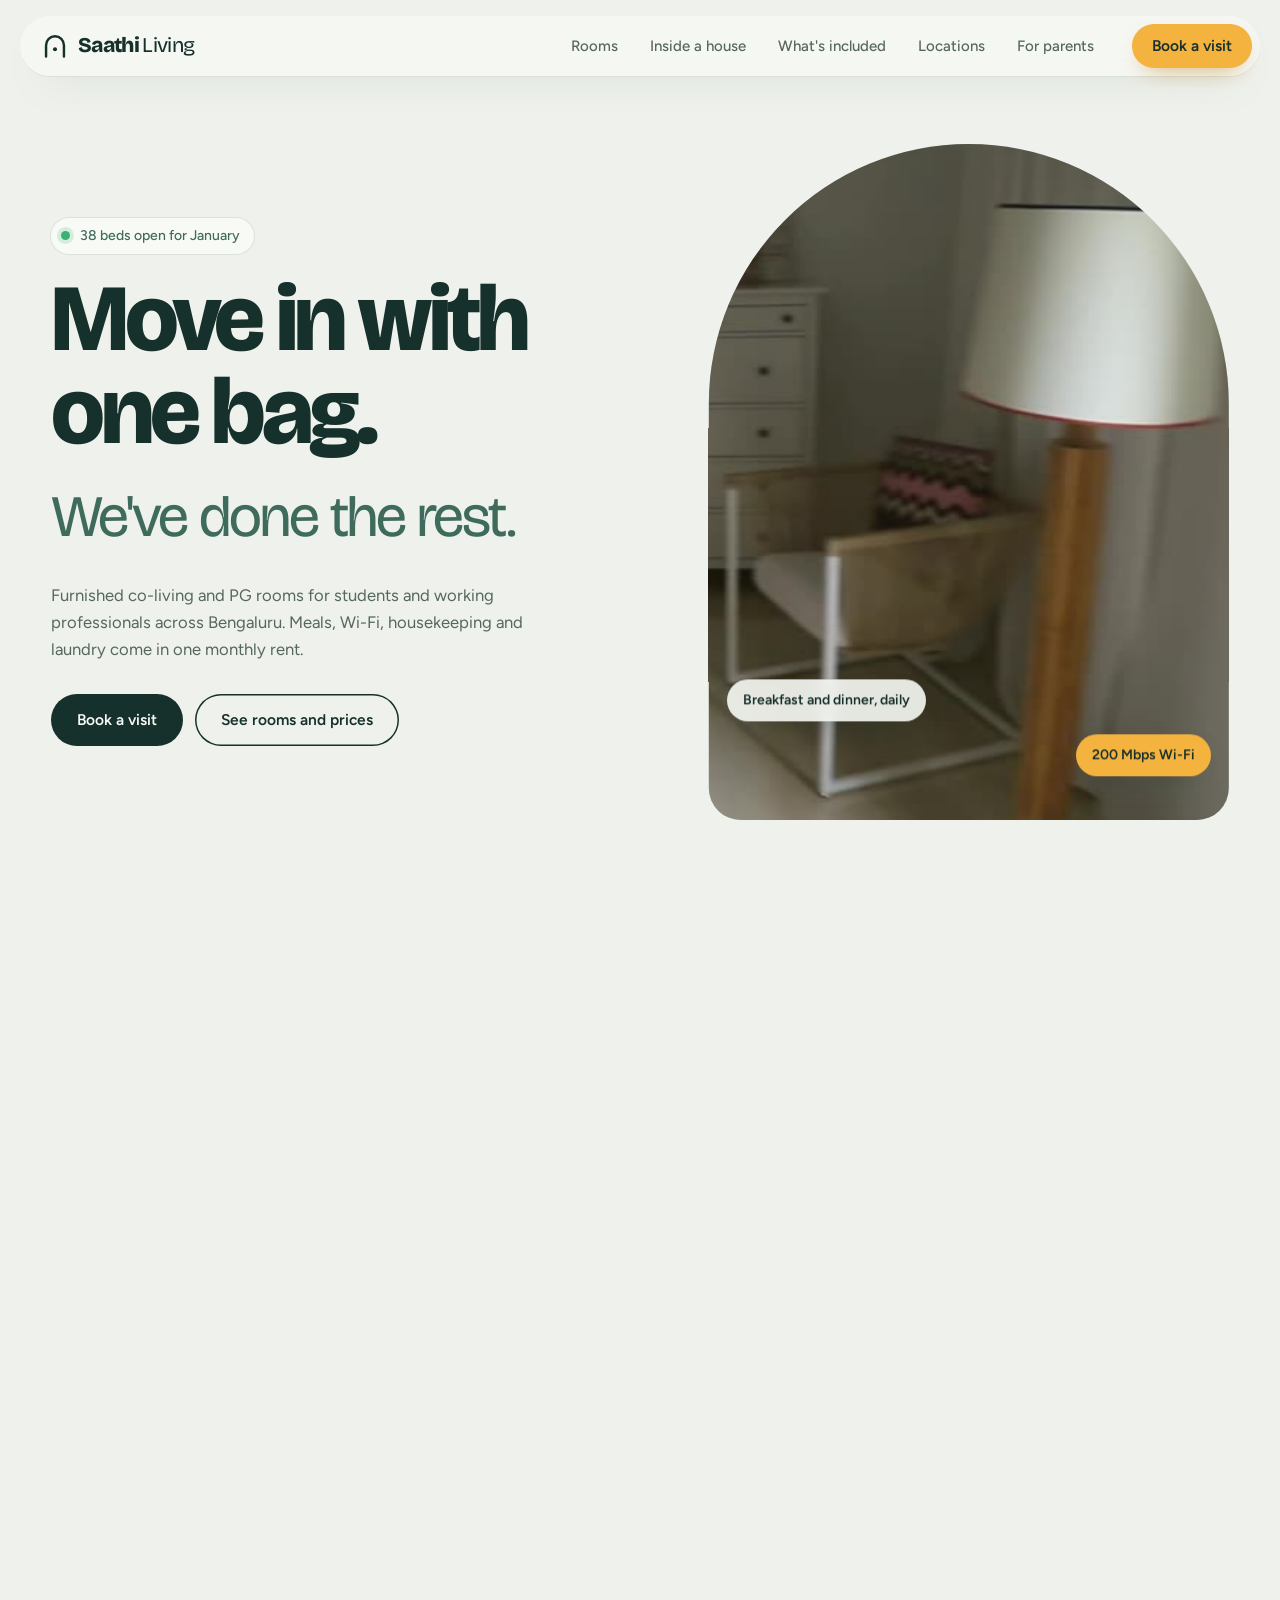
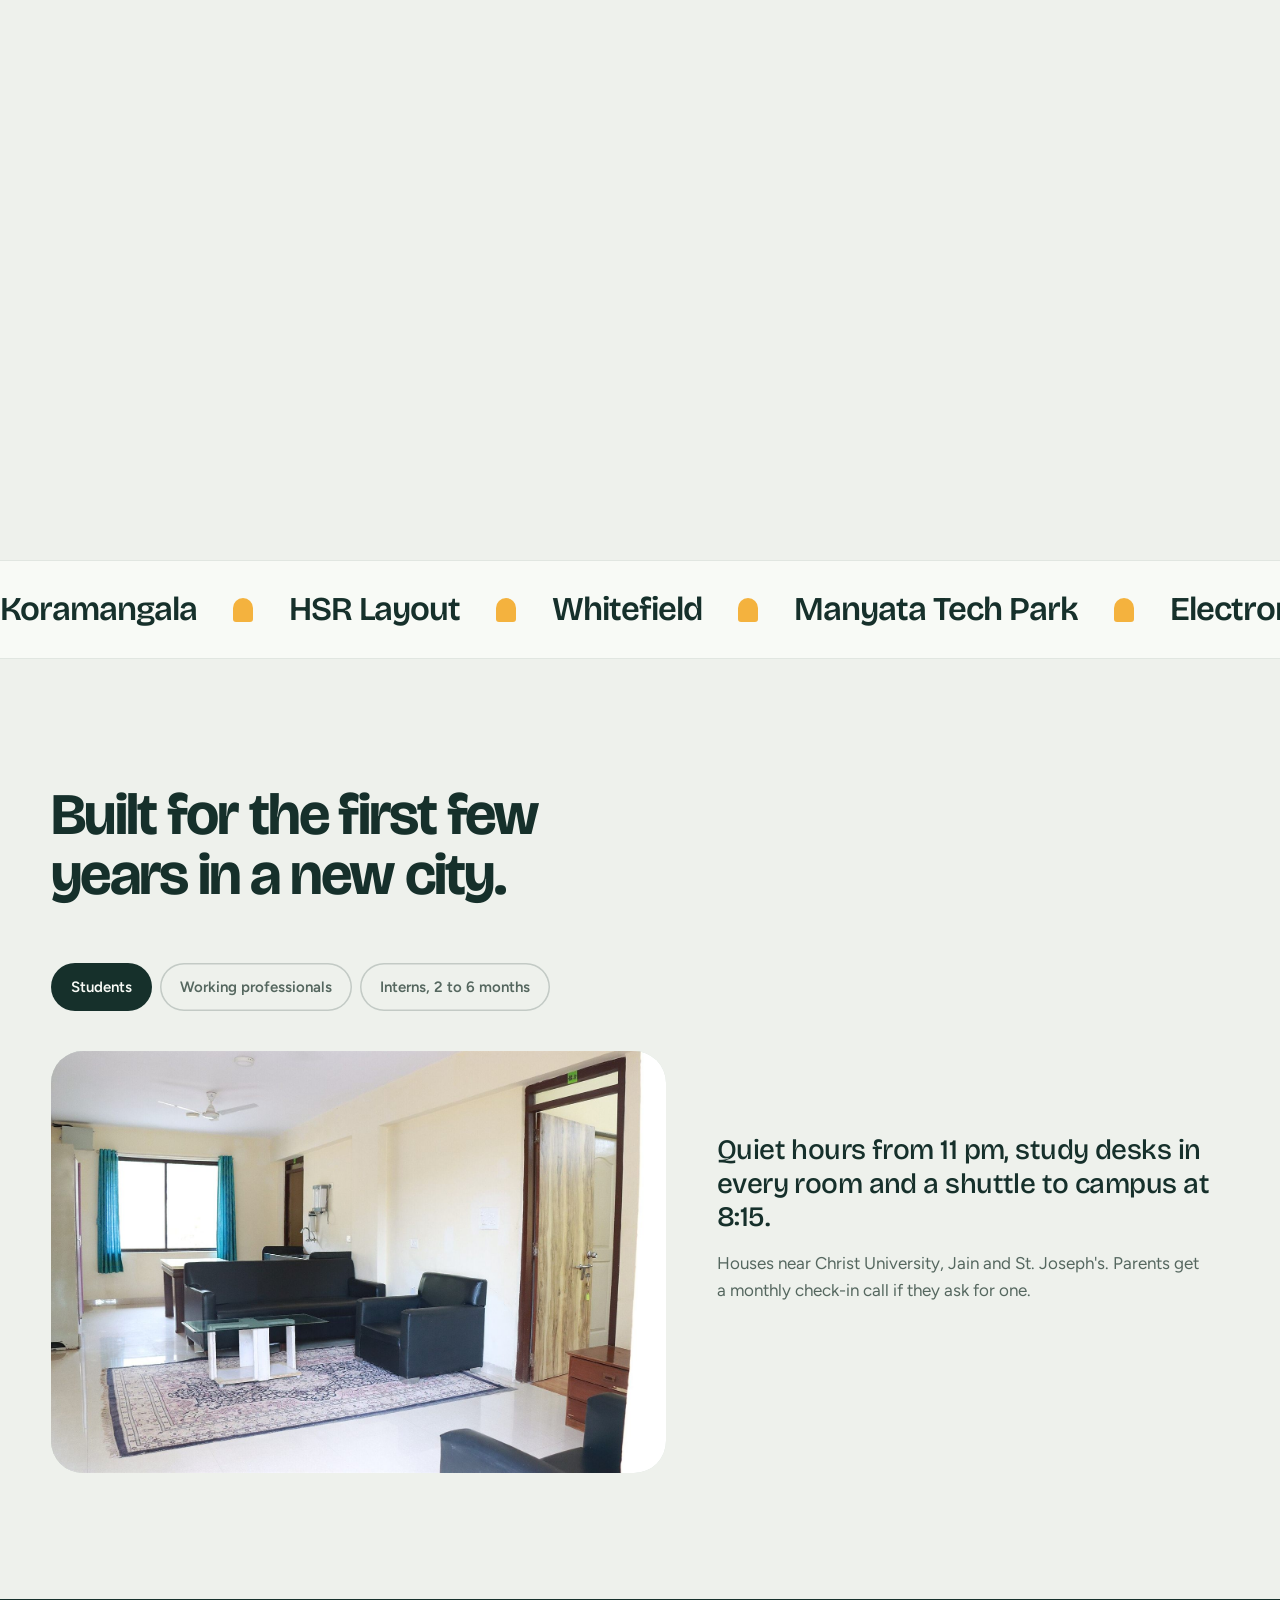
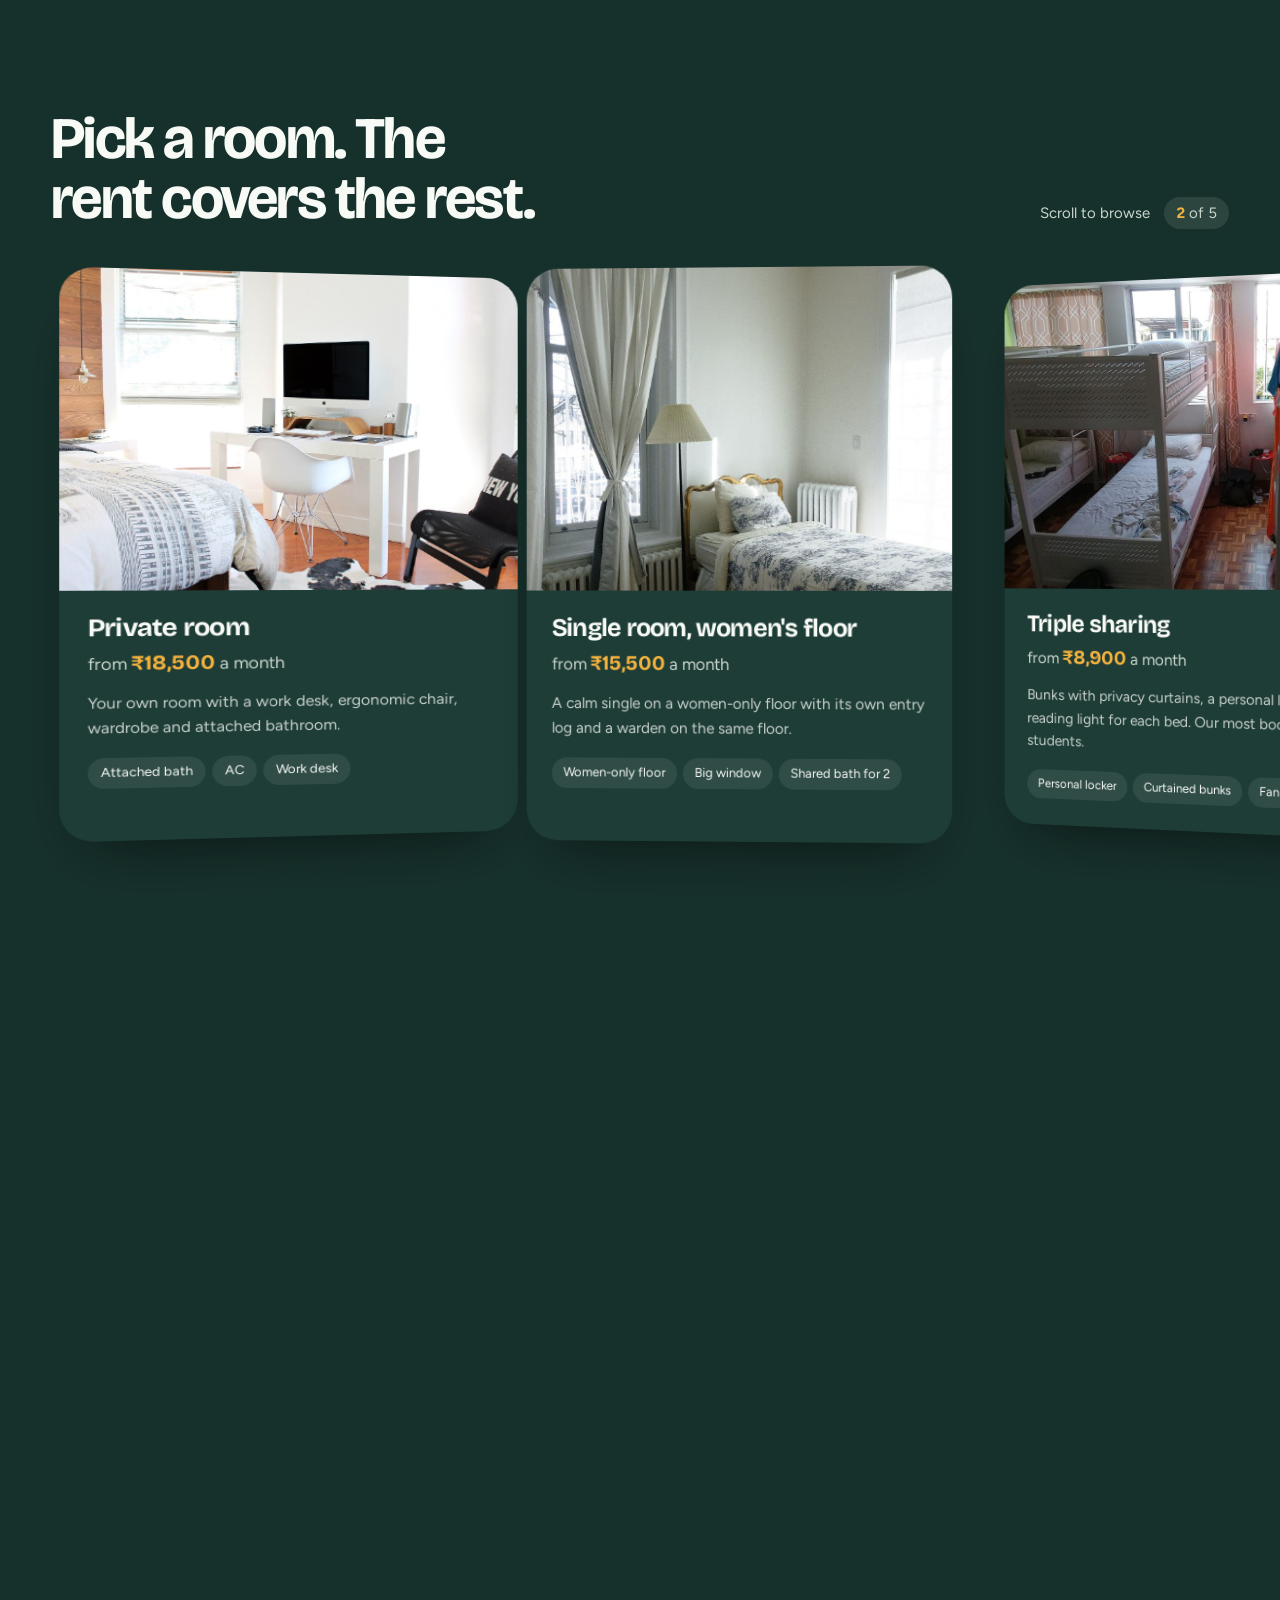
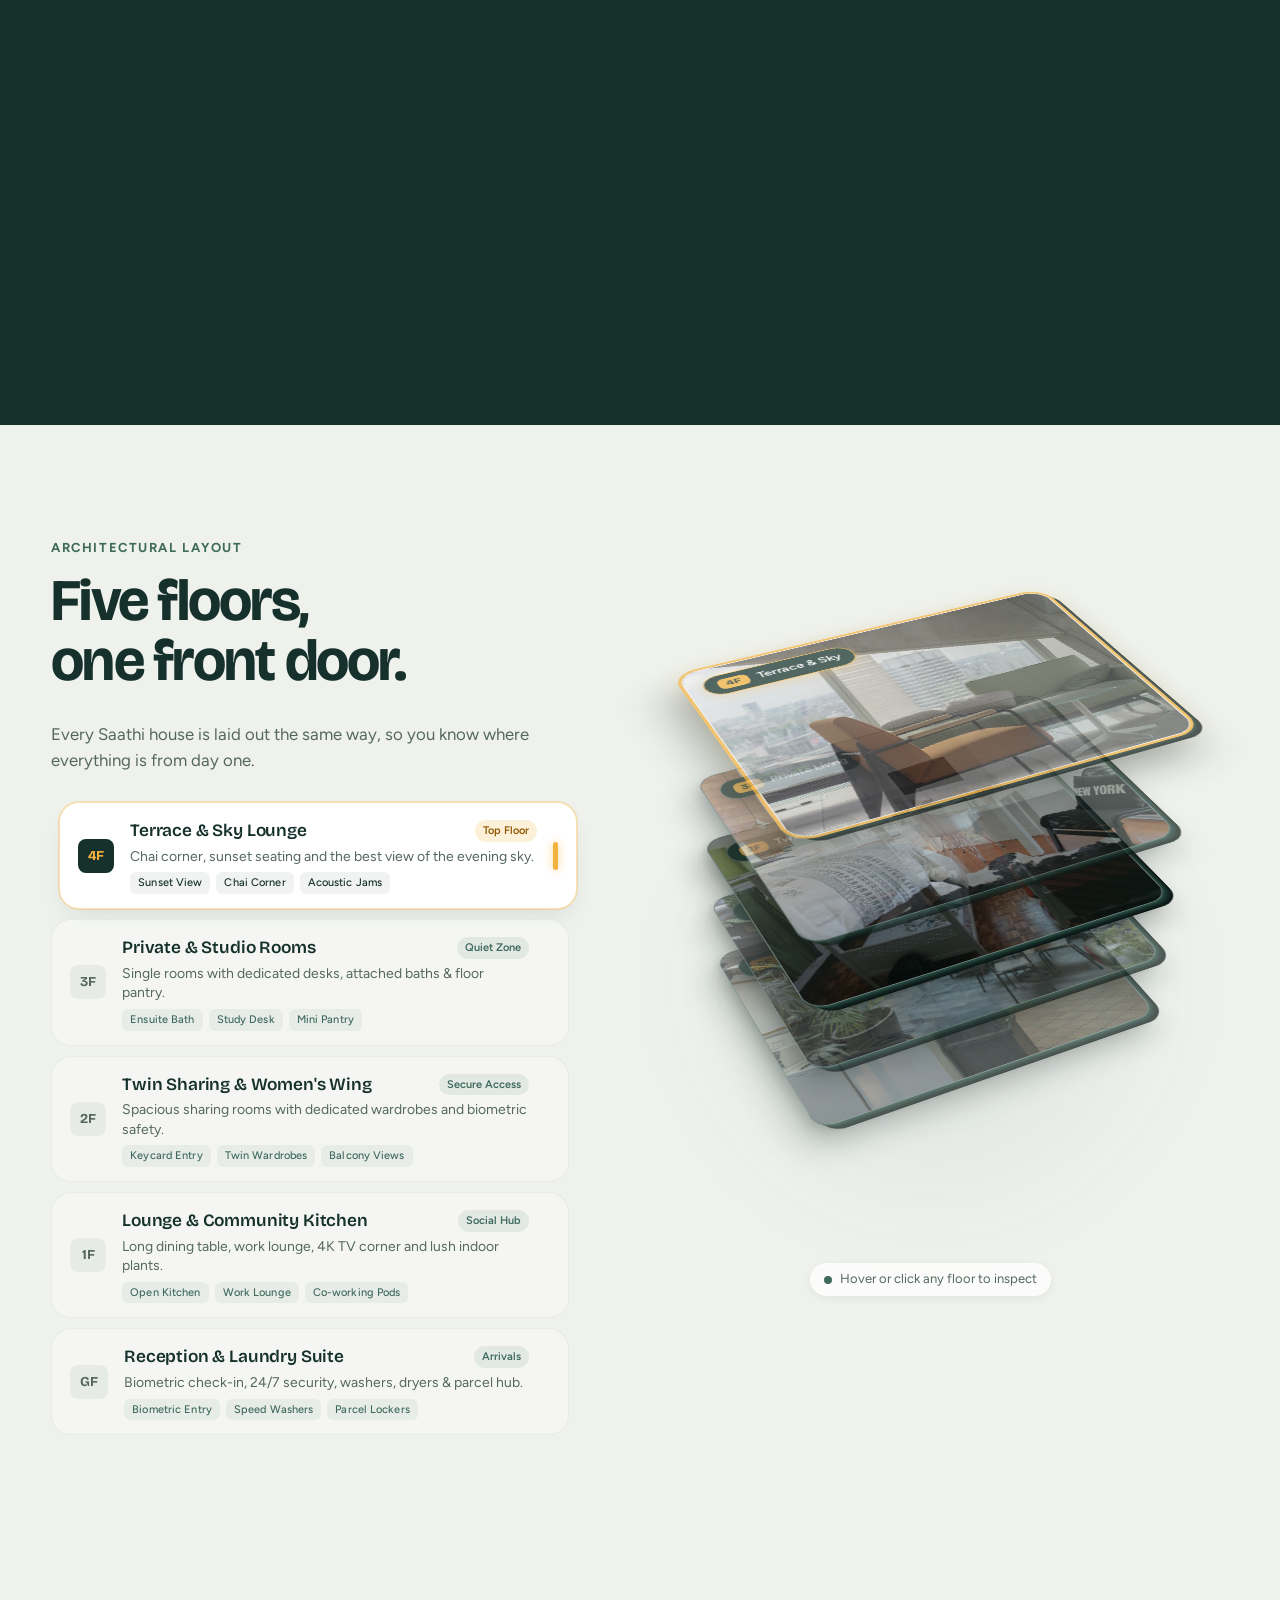
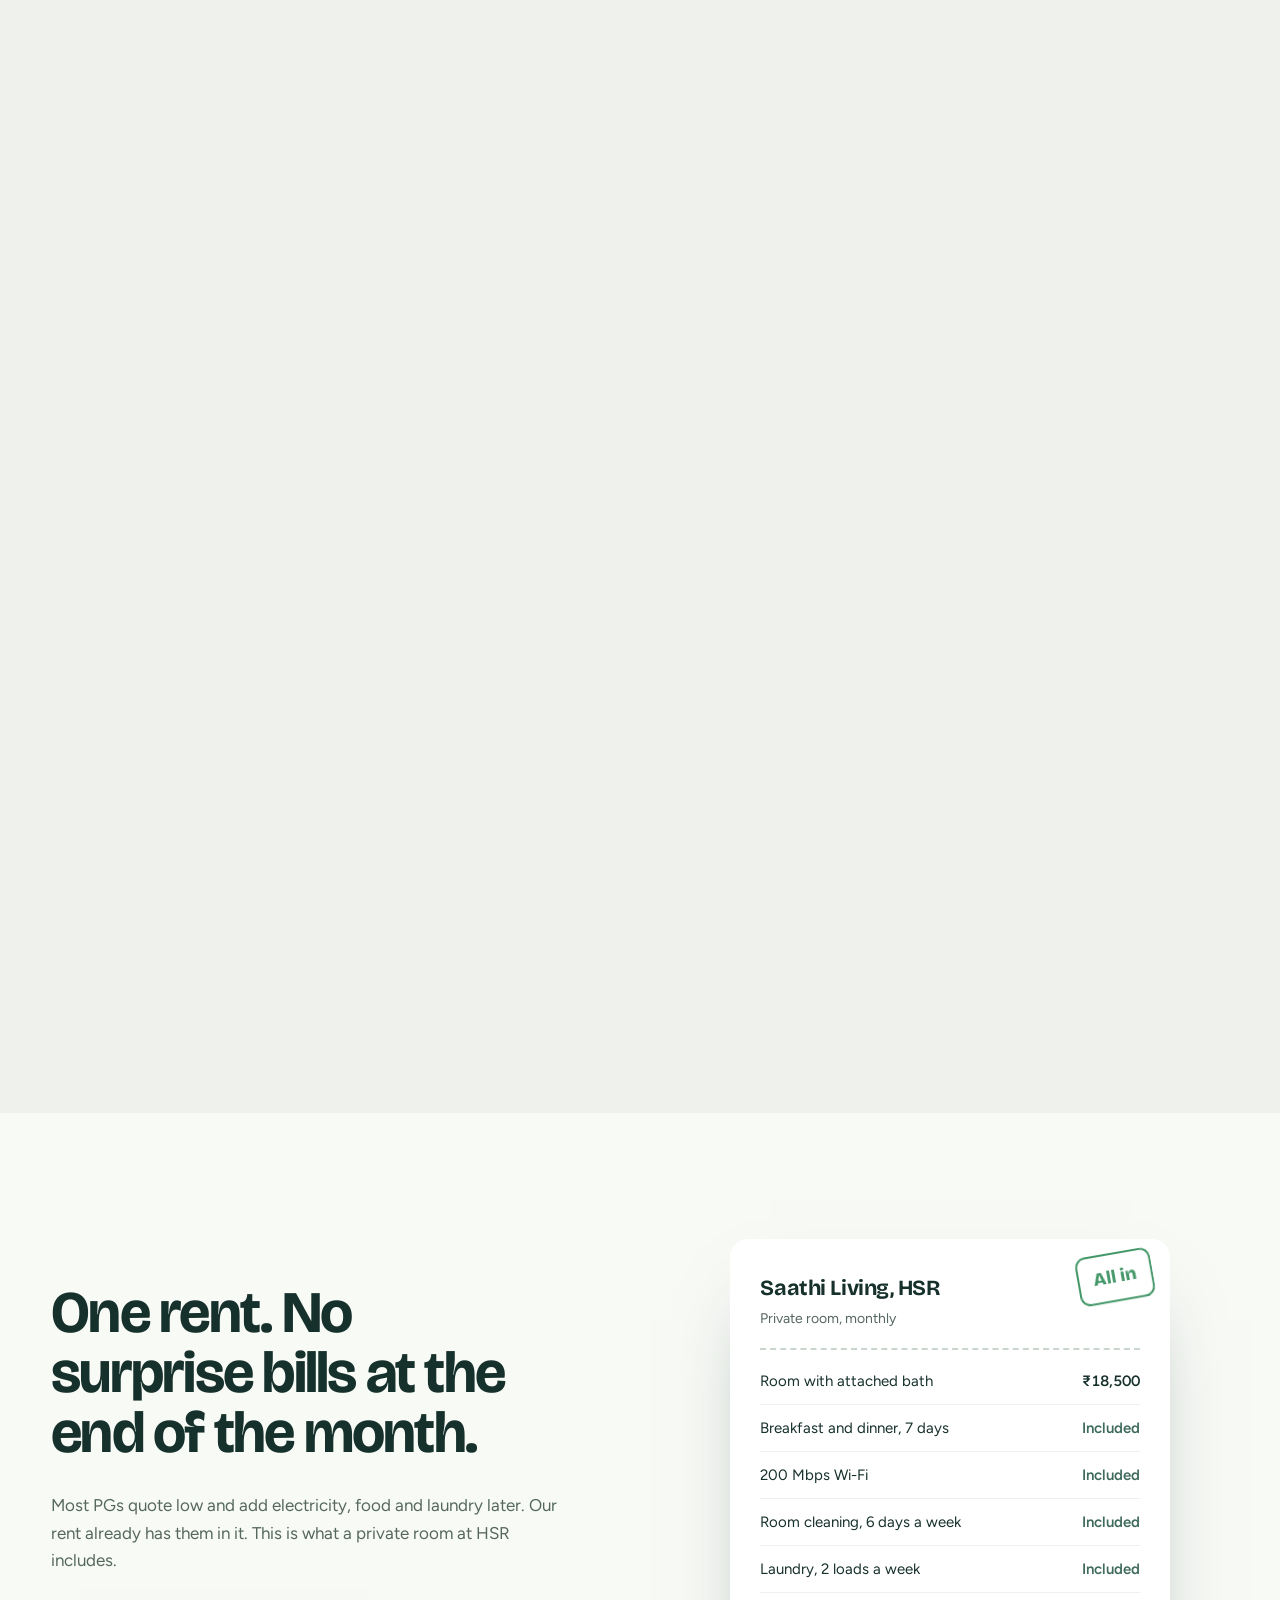
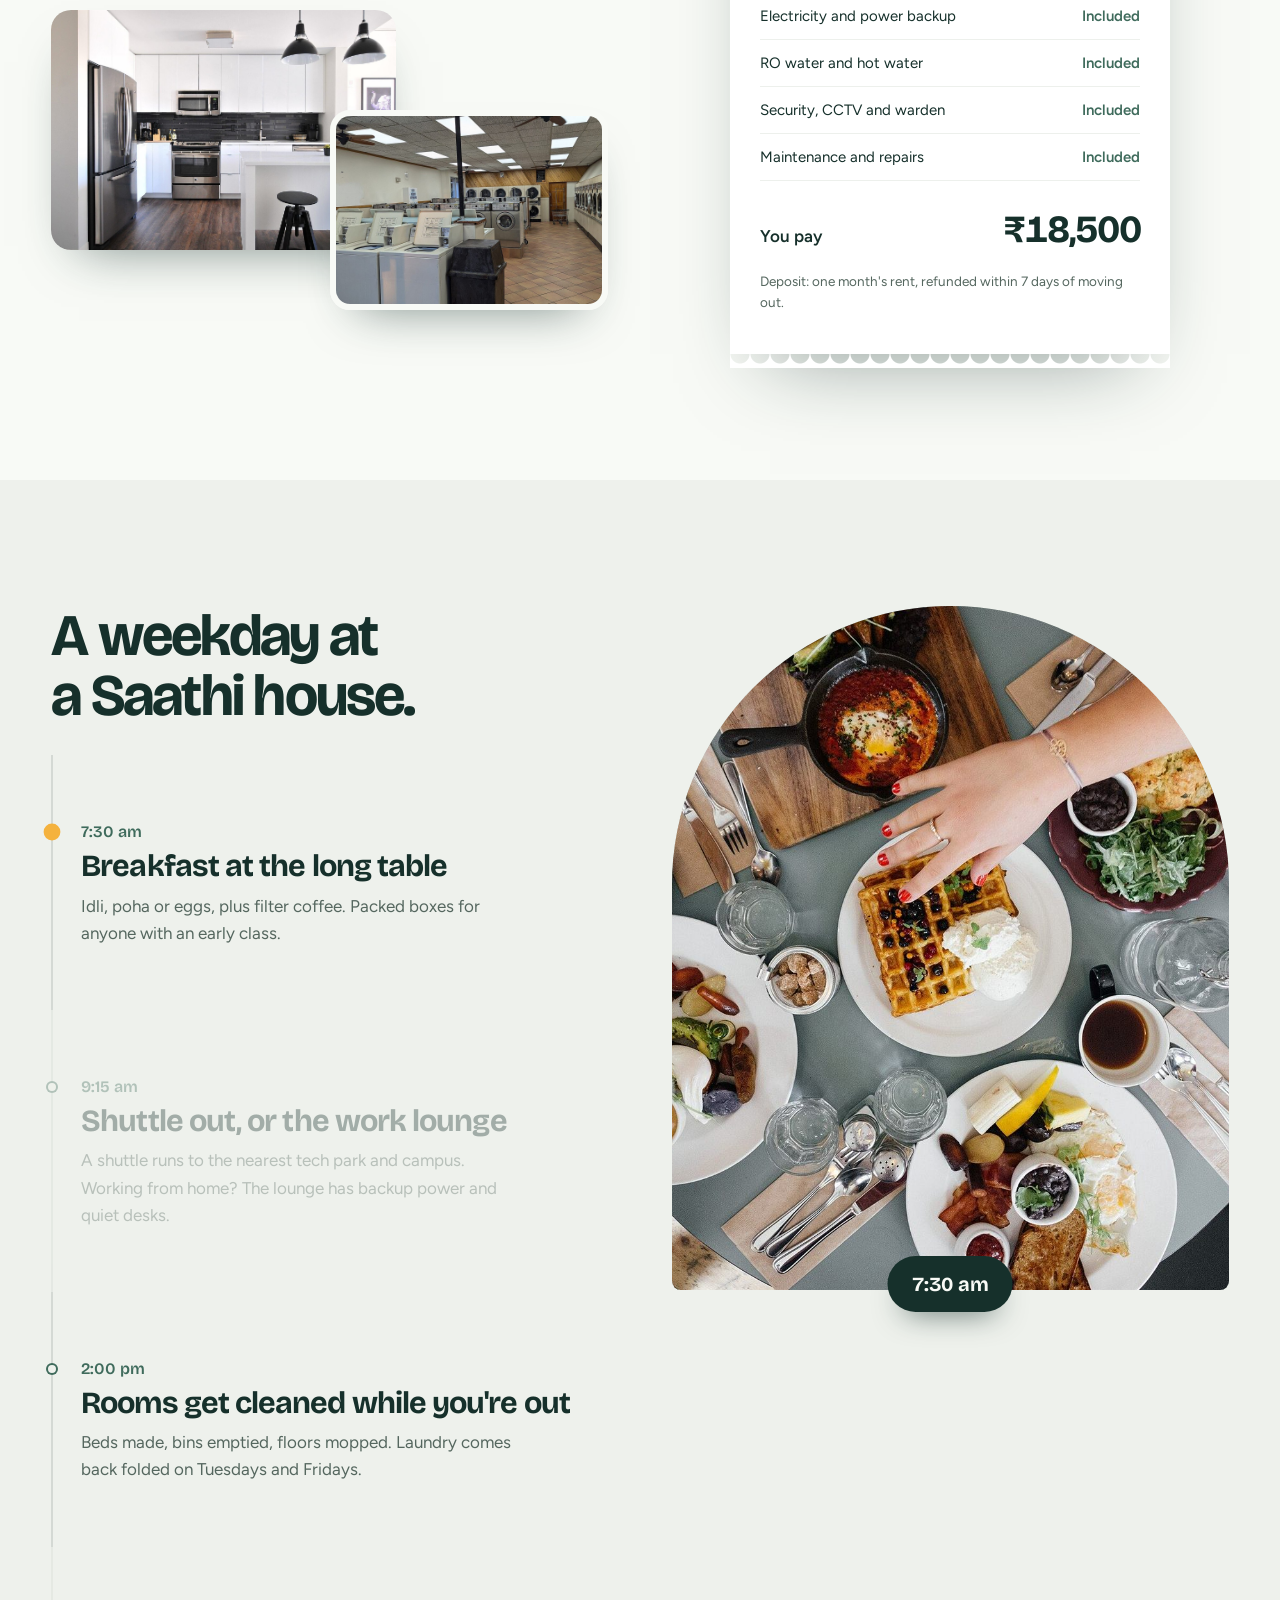
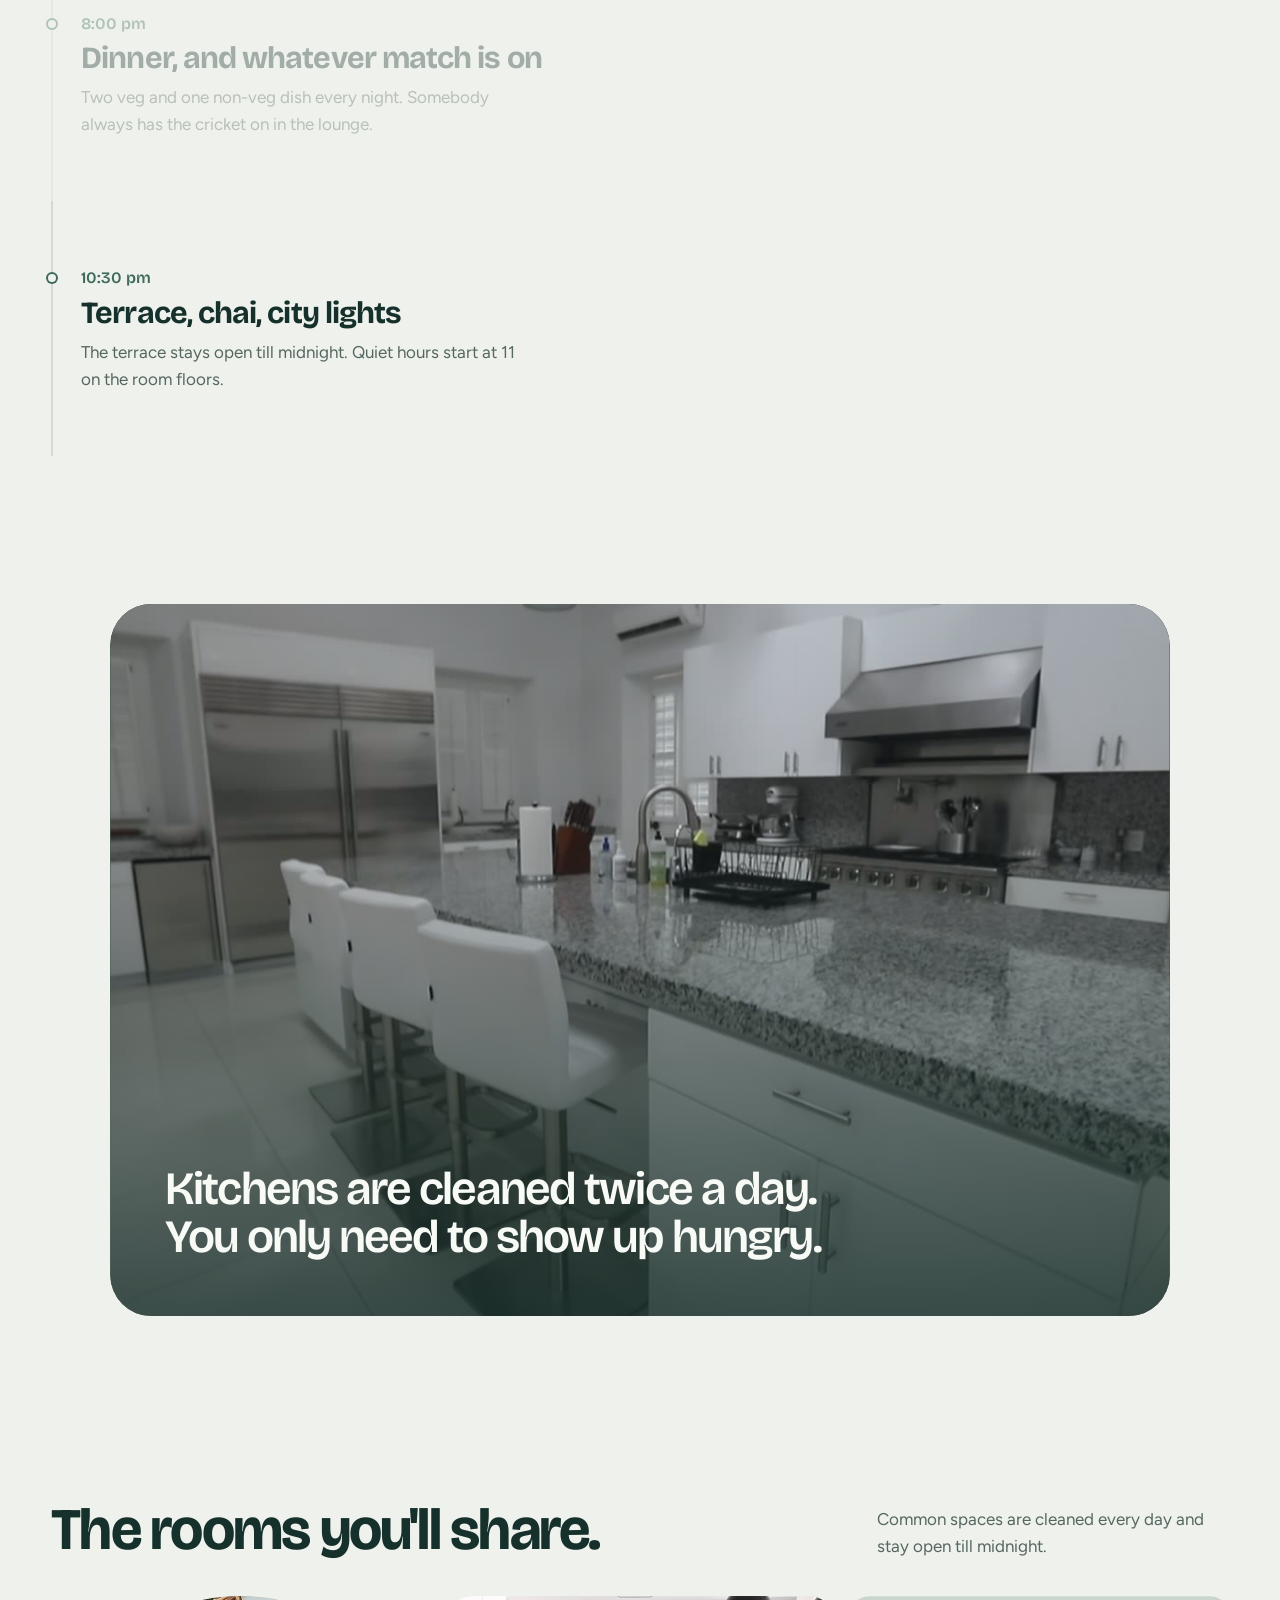
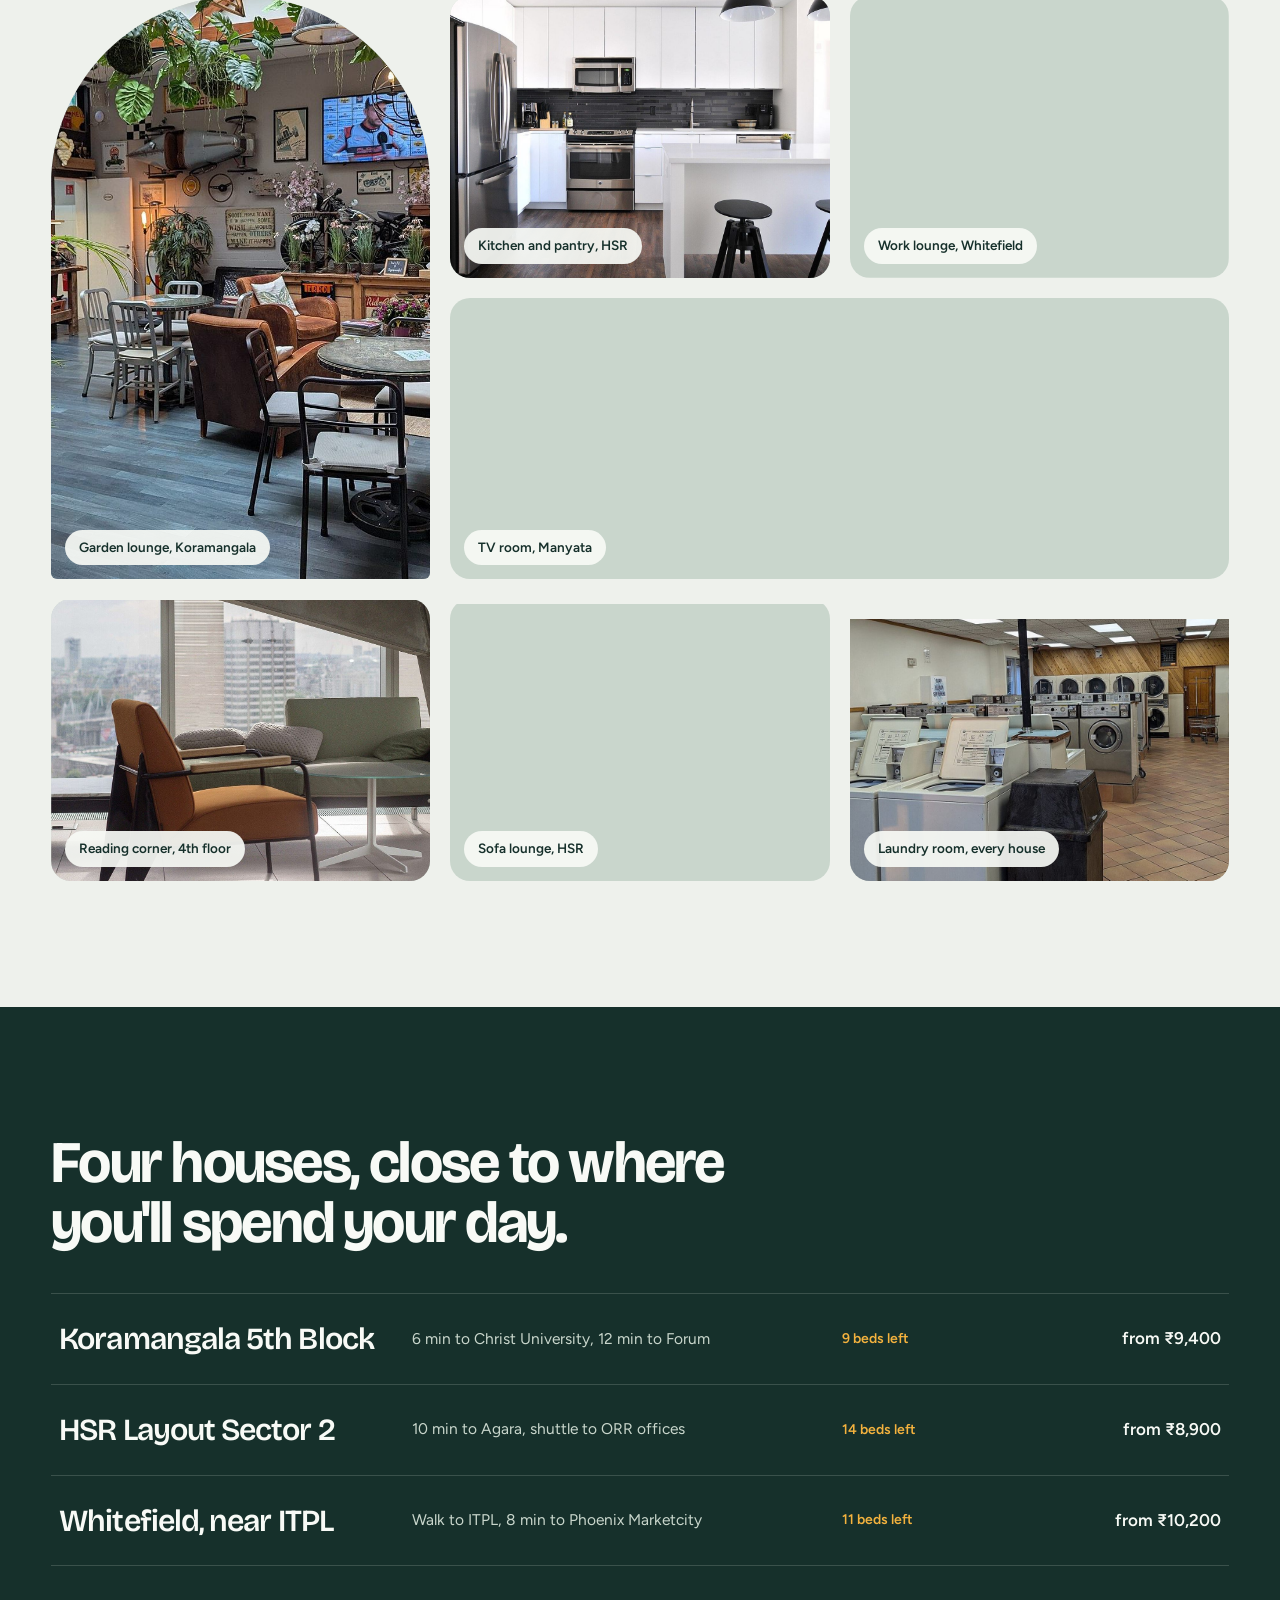
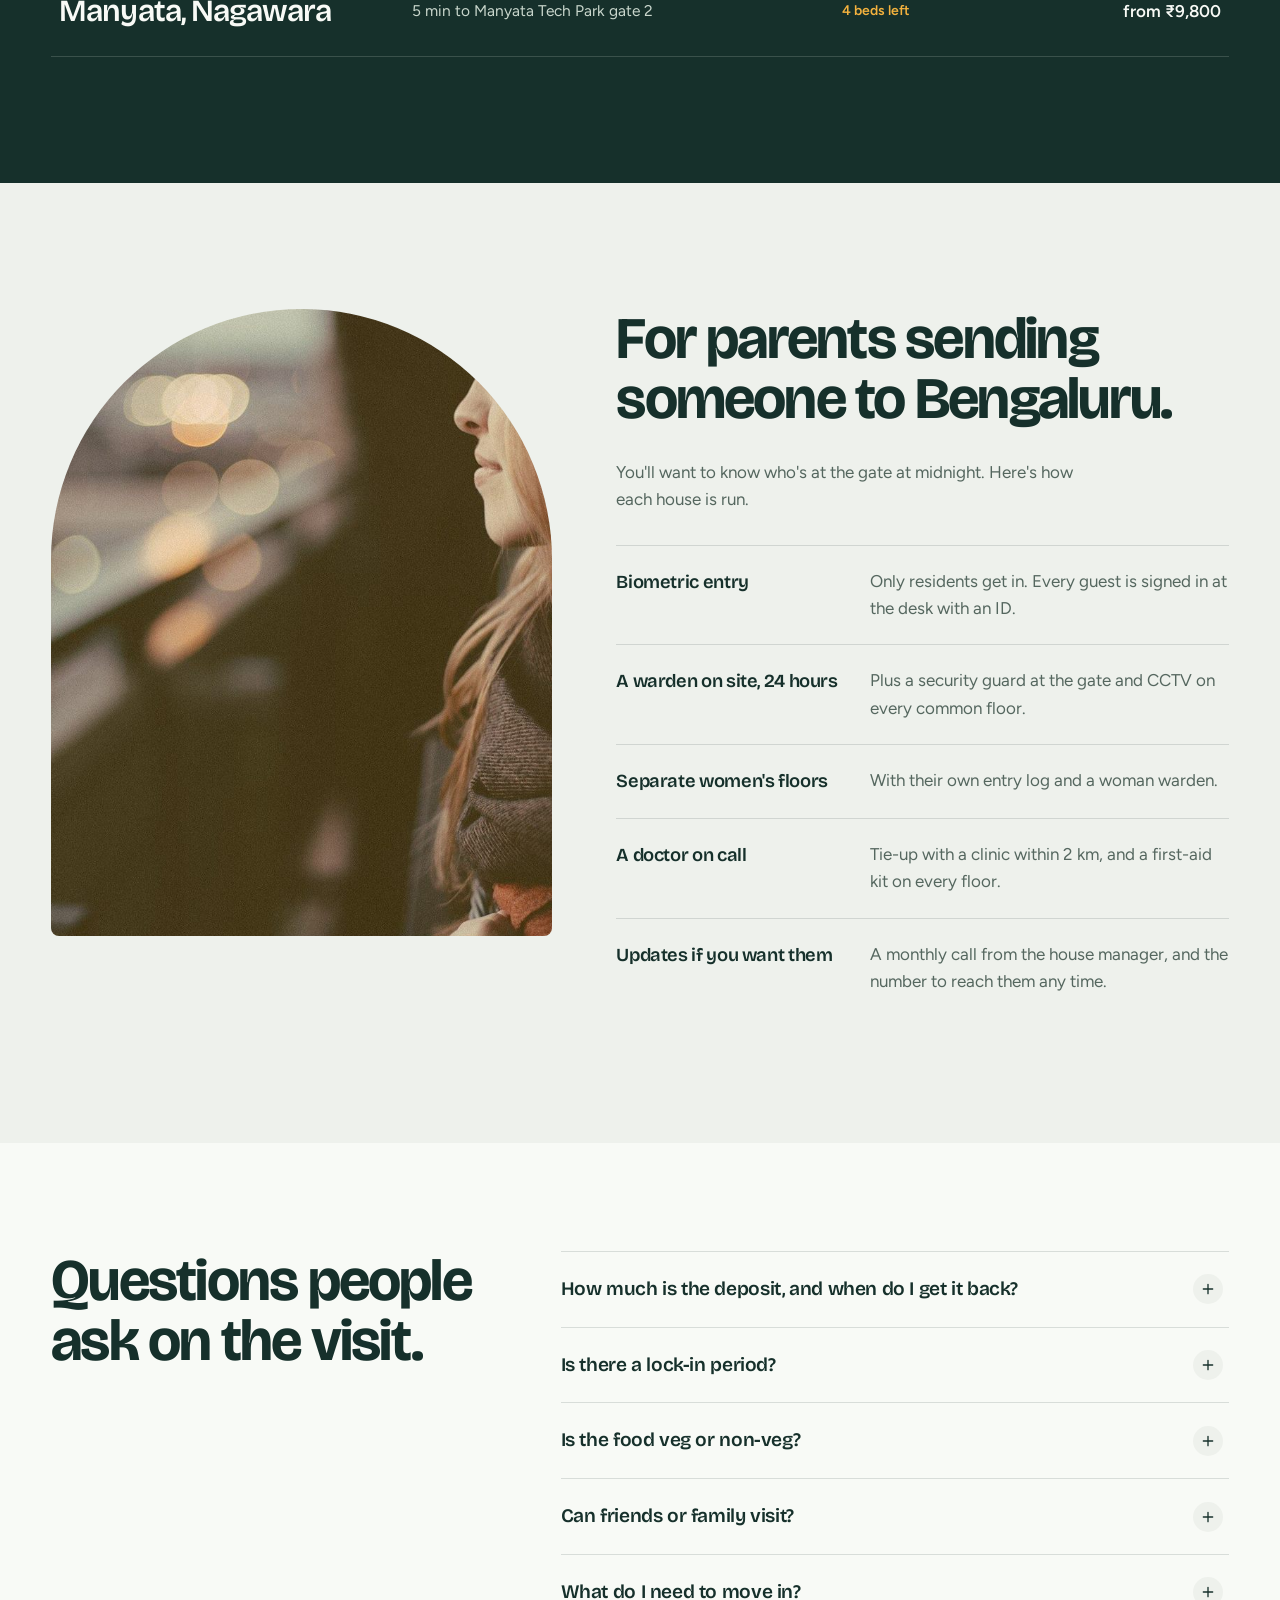
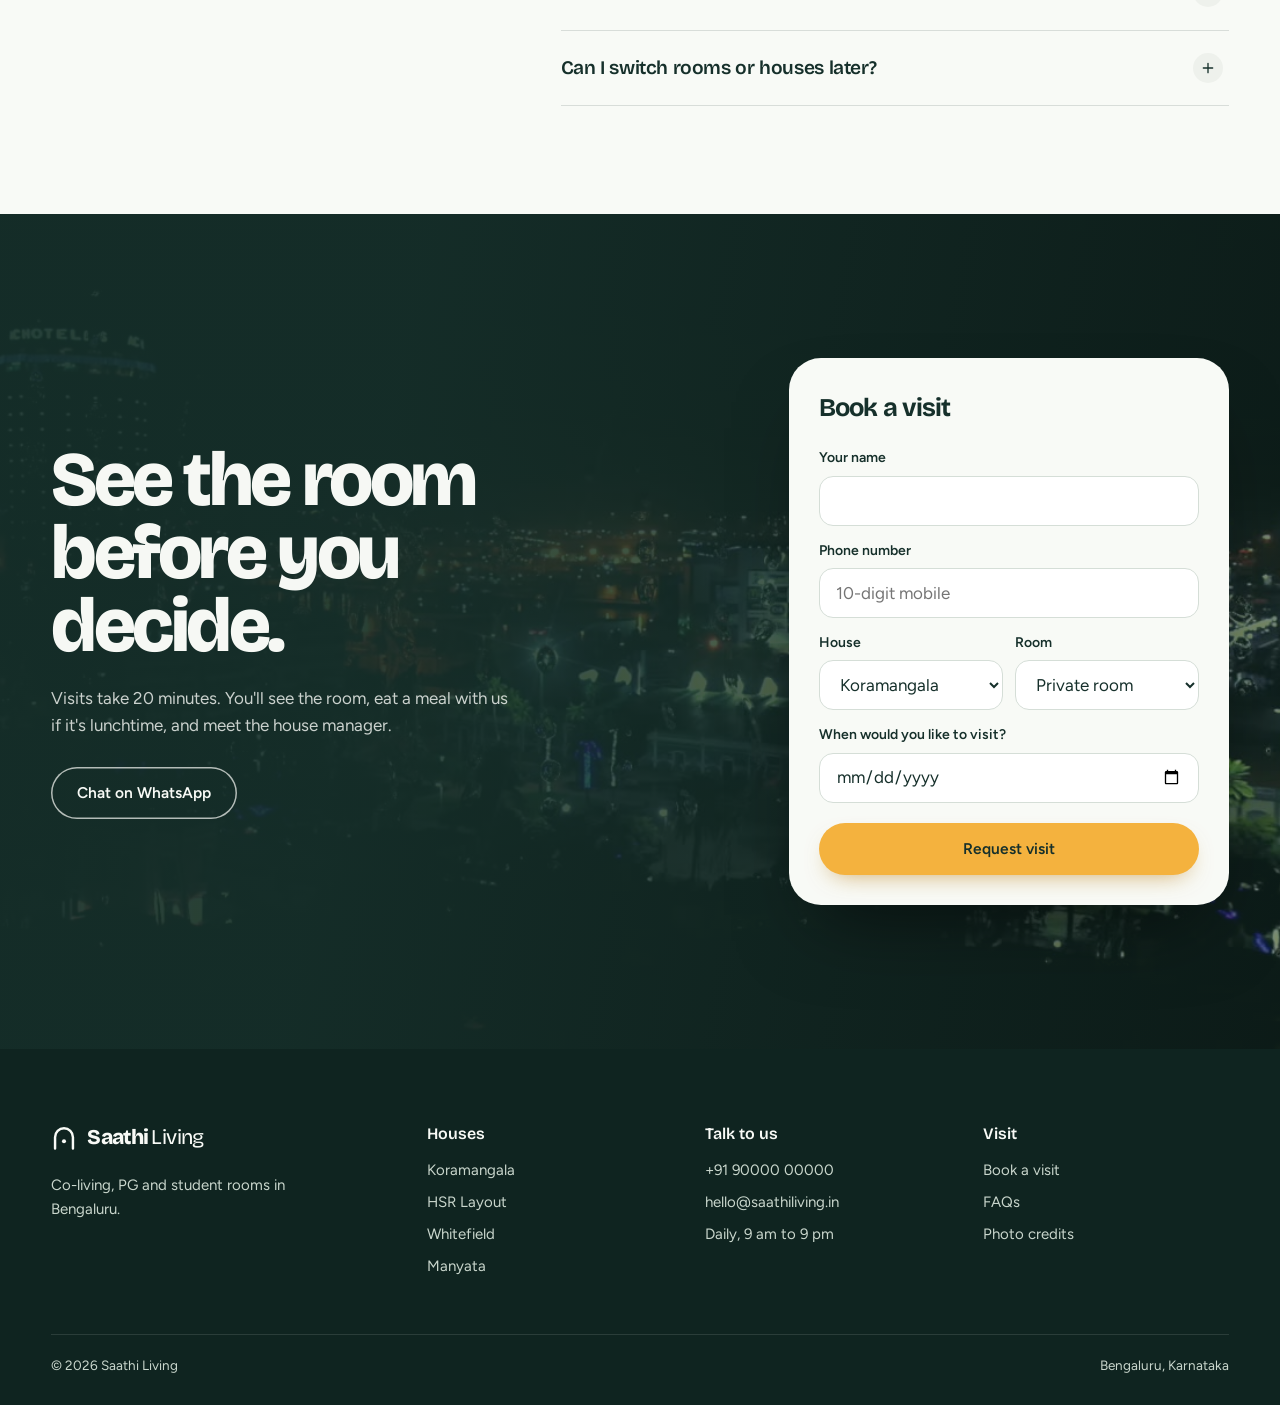
==== index.html @ 7ed51db3 "Initial commit: Co-living PG marketing site with reworked interactive 3D floor explorer" ====
<!DOCTYPE html>
<html lang="en-IN">
<head>
  <meta charset="utf-8" />
  <meta name="viewport" content="width=device-width, initial-scale=1" />
  <title>Saathi Living · Co-living, PG and student rooms in Bengaluru</title>
  <meta name="description" content="Fully furnished co-living, PG and student rooms in Koramangala, HSR Layout, Whitefield and Manyata. Meals, Wi-Fi, housekeeping and laundry in one monthly rent." />
  <meta name="theme-color" content="#16302B" />
  <meta property="og:title" content="Saathi Living · Co-living and PG rooms in Bengaluru" />
  <meta property="og:description" content="Move in with one bag. Meals, Wi-Fi, housekeeping and laundry in one monthly rent." />
  <meta property="og:image" content="/assets/img/room-private.jpg" />
  <link rel="icon" href="/assets/favicon.svg" type="image/svg+xml" />
  <link rel="preconnect" href="https://fonts.googleapis.com" />
  <link rel="preconnect" href="https://fonts.gstatic.com" crossorigin />
  <link href="https://fonts.googleapis.com/css2?family=Bricolage+Grotesque:opsz,wght@12..96,400..800&family=Figtree:wght@400;500;600;700&display=swap" rel="stylesheet" />
  <link rel="preload" as="image" href="/assets/video/hero-poster.jpg" />
  <link rel="stylesheet" href="/css/styles.css" />
</head>
<body class="is-loading">

  <!-- Loader: two doors swing open -->
  <div class="loader" id="loader" aria-hidden="true">
    <div class="loader__door loader__door--l"><span class="loader__knob"></span></div>
    <div class="loader__door loader__door--r"><span class="loader__knob"></span></div>
    <div class="loader__center">
      <svg class="loader__mark" viewBox="0 0 64 64" aria-hidden="true"><path d="M10 58V30a22 22 0 0 1 44 0v28" fill="none" stroke="currentColor" stroke-width="4" stroke-linecap="round"/><circle cx="32" cy="40" r="4" fill="currentColor"/></svg>
      <p class="loader__text">Unlocking your room <span id="loaderPct">0</span>%</p>
    </div>
  </div>

  <a class="skip" href="#main">Skip to content</a>

  <header class="nav" id="nav">
    <a class="nav__logo" href="#top" aria-label="Saathi Living home">
      <svg viewBox="0 0 64 64" aria-hidden="true"><path d="M10 58V30a22 22 0 0 1 44 0v28" fill="none" stroke="currentColor" stroke-width="6" stroke-linecap="round"/><circle cx="32" cy="40" r="5" fill="currentColor"/></svg>
      <span>Saathi<em>Living</em></span>
    </a>
    <nav class="nav__links" aria-label="Main">
      <a href="#rooms">Rooms</a>
      <a href="#house">Inside a house</a>
      <a href="#rent">What's included</a>
      <a href="#locations">Locations</a>
      <a href="#parents">For parents</a>
    </nav>
    <a class="btn btn--sun nav__cta" href="#visit">Book a visit</a>
    <button class="nav__burger" id="burger" aria-label="Open menu" aria-expanded="false" aria-controls="mobileMenu"><span></span><span></span></button>
  </header>

  <div class="mmenu" id="mobileMenu" hidden>
    <a href="#rooms">Rooms</a>
    <a href="#house">Inside a house</a>
    <a href="#rent">What's included</a>
    <a href="#locations">Locations</a>
    <a href="#parents">For parents</a>
    <a href="#visit" class="btn btn--sun">Book a visit</a>
  </div>

  <main id="main">

    <!-- HERO: arch window that opens into the room -->
    <section class="hero" id="top">
      <div class="hero__pin">
        <div class="hero__copy">
          <p class="hero__kicker"><span class="dot"></span> 38 beds open for January</p>
          <h1 class="hero__title">
            <span class="line"><span>Move in with</span></span>
            <span class="line"><span>one bag.</span></span>
            <span class="line"><span class="soft">We've done the rest.</span></span>
          </h1>
          <p class="hero__lede">Furnished co-living and PG rooms for students and working professionals across Bengaluru. Meals, Wi-Fi, housekeeping and laundry come in one monthly rent.</p>
          <div class="hero__ctas">
            <a class="btn btn--ink" href="#visit">Book a visit</a>
            <a class="btn btn--line" href="#rooms">See rooms and prices</a>
          </div>
        </div>

        <div class="hero__arch" id="heroArch">
          <video class="hero__video" id="heroVideo" autoplay muted loop playsinline preload="auto" poster="/assets/video/hero-poster.jpg">
            <source src="/assets/video/hero.mp4" type="video/mp4" />
          </video>
          <div class="hero__chip hero__chip--a">Breakfast and dinner, daily</div>
          <div class="hero__chip hero__chip--b">200 Mbps Wi-Fi</div>
          <p class="hero__caption" id="heroCaption">A private room at our HSR house, 7:40 on a weekday.</p>
        </div>
      </div>
    </section>

    <!-- Neighbourhood marquee -->
    <section class="marquee" aria-label="Neighbourhoods we're in">
      <div class="marquee__track">
        <span>Koramangala</span><i></i><span>HSR Layout</span><i></i><span>Whitefield</span><i></i><span>Manyata Tech Park</span><i></i><span>Electronic City</span><i></i><span>Near Christ University</span><i></i>
        <span>Koramangala</span><i></i><span>HSR Layout</span><i></i><span>Whitefield</span><i></i><span>Manyata Tech Park</span><i></i><span>Electronic City</span><i></i><span>Near Christ University</span><i></i>
      </div>
    </section>

    <!-- WHO -->
    <section class="who" id="who">
      <div class="wrap who__grid">
        <h2 class="h2 who__title">Built for the first few years in a new city.</h2>
        <div class="who__tabs" role="tablist" aria-label="Who lives here">
          <button role="tab" aria-selected="true" aria-controls="who-panel" data-who="0">Students</button>
          <button role="tab" aria-selected="false" aria-controls="who-panel" data-who="1">Working professionals</button>
          <button role="tab" aria-selected="false" aria-controls="who-panel" data-who="2">Interns, 2 to 6 months</button>
        </div>
        <div class="who__panel" id="who-panel" role="tabpanel">
          <div class="who__media tilt">
            <img class="who__img is-on" src="/assets/img/common-hall.jpg" alt="Bright common room with sofas and a rug" width="1920" height="1280" loading="lazy" decoding="async" />
            <img class="who__img" src="/assets/img/cowork.jpg" alt="Shared work area with long desks and ergonomic chairs" width="1920" height="1280" loading="lazy" decoding="async" />
            <img class="who__img" src="/assets/img/brick-lounge.jpg" alt="Lounge with a leather sofa, plants and exposed brick" width="1920" height="1280" loading="lazy" decoding="async" />
          </div>
          <div class="who__text">
            <div class="who__item is-on">
              <p class="who__big">Quiet hours from 11 pm, study desks in every room and a shuttle to campus at 8:15.</p>
              <p>Houses near Christ University, Jain and St. Joseph's. Parents get a monthly check-in call if they ask for one.</p>
            </div>
            <div class="who__item">
              <p class="who__big">Ten minutes to the tech park, a work lounge with backup power, and dinner kept warm till 11.</p>
              <p>Pay monthly on UPI, get a rent receipt for HRA, and switch houses if your office moves.</p>
            </div>
            <div class="who__item">
              <p class="who__big">Stay for one month or six. Move in tomorrow with a 15-day deposit.</p>
              <p>No lock-in on intern stays. Bring a laptop and a bag; sheets, towels and a cupboard are waiting.</p>
            </div>
          </div>
        </div>
      </div>
    </section>

    <!-- ROOMS: horizontal 3D reel -->
    <section class="rooms" id="rooms">
      <div class="rooms__pin">
        <div class="rooms__head wrap">
          <h2 class="h2">Pick a room. The rent covers the rest.</h2>
          <p class="rooms__hint"><span class="only-d">Scroll</span><span class="only-m">Swipe</span> to browse <span class="rooms__count"><b id="roomIdx">1</b> of 5</span></p>
        </div>
        <div class="rooms__track" id="roomsTrack">
          <article class="room">
            <div class="room__img"><img src="/assets/img/room-private.jpg" alt="Private room with a bed, white desk, monitor and wardrobe" width="1920" height="1280" loading="lazy" decoding="async" /></div>
            <div class="room__body">
              <h3>Private room</h3>
              <p class="room__price">from <b>₹18,500</b> a month</p>
              <p>Your own room with a work desk, ergonomic chair, wardrobe and attached bathroom.</p>
              <ul class="room__tags"><li>Attached bath</li><li>AC</li><li>Work desk</li></ul>
            </div>
          </article>
          <article class="room">
            <div class="room__img"><img src="/assets/img/room-single.jpg" alt="Single bed by a tall window with white curtains and a reading lamp" width="1920" height="1280" loading="lazy" decoding="async" /></div>
            <div class="room__body">
              <h3>Single room, women's floor</h3>
              <p class="room__price">from <b>₹15,500</b> a month</p>
              <p>A calm single on a women-only floor with its own entry log and a warden on the same floor.</p>
              <ul class="room__tags"><li>Women-only floor</li><li>Big window</li><li>Shared bath for 2</li></ul>
            </div>
          </article>
          <article class="room">
            <div class="room__img"><img src="/assets/img/room-twin.jpg" alt="Shared room with bunk beds, lockers and curtains" width="1920" height="1086" loading="lazy" decoding="async" /></div>
            <div class="room__body">
              <h3>Triple sharing</h3>
              <p class="room__price">from <b>₹8,900</b> a month</p>
              <p>Bunks with privacy curtains, a personal locker and reading light for each bed. Our most booked room for students.</p>
              <ul class="room__tags"><li>Personal locker</li><li>Curtained bunks</li><li>Fan + AC</li></ul>
            </div>
          </article>
          <article class="room">
            <div class="room__img"><img src="/assets/img/room-studio.jpg" alt="Studio with a sofa, TV wall and a balcony" width="1920" height="1280" loading="lazy" decoding="async" /></div>
            <div class="room__body">
              <h3>Studio with balcony</h3>
              <p class="room__price">from <b>₹26,000</b> a month</p>
              <p>A living area, kitchenette and balcony of your own, with every common space still open to you.</p>
              <ul class="room__tags"><li>Kitchenette</li><li>Balcony</li><li>Smart TV</li></ul>
            </div>
          </article>
          <article class="room room--ask">
            <div class="room__ask">
              <h3>Not sure which one fits?</h3>
              <p>Tell us your budget and where you study or work. We'll shortlist two rooms and hold them for 48 hours, free.</p>
              <a class="btn btn--sun" href="#visit">Get a shortlist</a>
            </div>
          </article>
        </div>
      </div>
    </section>

    <!-- HOUSE: exploded isometric building -->
    <section class="house" id="house">
      <div class="house__pin wrap">
        <div class="house__text">
          <div class="house__eyebrow">Architectural Layout</div>
          <h2 class="h2">Five floors, one front door.</h2>
          <p class="house__lede">Every Saathi house is laid out the same way, so you know where everything is from day one.</p>
          <ol class="floors" id="floorList" role="tablist" aria-label="Building Floors">
            <li class="floor-item is-on" data-floor="4" role="tab" tabindex="0" aria-selected="true">
              <span class="floor-item__badge">4F</span>
              <div class="floor-item__content">
                <div class="floor-item__title-row">
                  <b>Terrace & Sky Lounge</b>
                  <span class="floor-item__pill">Top Floor</span>
                </div>
                <span class="floor-item__desc">Chai corner, sunset seating and the best view of the evening sky.</span>
                <div class="floor-item__tags">
                  <span>Sunset View</span>
                  <span>Chai Corner</span>
                  <span>Acoustic Jams</span>
                </div>
              </div>
              <span class="floor-item__indicator" aria-hidden="true"></span>
            </li>
            <li class="floor-item" data-floor="3" role="tab" tabindex="0" aria-selected="false">
              <span class="floor-item__badge">3F</span>
              <div class="floor-item__content">
                <div class="floor-item__title-row">
                  <b>Private & Studio Rooms</b>
                  <span class="floor-item__pill">Quiet Zone</span>
                </div>
                <span class="floor-item__desc">Single rooms with dedicated desks, attached baths & floor pantry.</span>
                <div class="floor-item__tags">
                  <span>Ensuite Bath</span>
                  <span>Study Desk</span>
                  <span>Mini Pantry</span>
                </div>
              </div>
              <span class="floor-item__indicator" aria-hidden="true"></span>
            </li>
            <li class="floor-item" data-floor="2" role="tab" tabindex="0" aria-selected="false">
              <span class="floor-item__badge">2F</span>
              <div class="floor-item__content">
                <div class="floor-item__title-row">
                  <b>Twin Sharing & Women's Wing</b>
                  <span class="floor-item__pill">Secure Access</span>
                </div>
                <span class="floor-item__desc">Spacious sharing rooms with dedicated wardrobes and biometric safety.</span>
                <div class="floor-item__tags">
                  <span>Keycard Entry</span>
                  <span>Twin Wardrobes</span>
                  <span>Balcony Views</span>
                </div>
              </div>
              <span class="floor-item__indicator" aria-hidden="true"></span>
            </li>
            <li class="floor-item" data-floor="1" role="tab" tabindex="0" aria-selected="false">
              <span class="floor-item__badge">1F</span>
              <div class="floor-item__content">
                <div class="floor-item__title-row">
                  <b>Lounge & Community Kitchen</b>
                  <span class="floor-item__pill">Social Hub</span>
                </div>
                <span class="floor-item__desc">Long dining table, work lounge, 4K TV corner and lush indoor plants.</span>
                <div class="floor-item__tags">
                  <span>Open Kitchen</span>
                  <span>Work Lounge</span>
                  <span>Co-working Pods</span>
                </div>
              </div>
              <span class="floor-item__indicator" aria-hidden="true"></span>
            </li>
            <li class="floor-item" data-floor="0" role="tab" tabindex="0" aria-selected="false">
              <span class="floor-item__badge">GF</span>
              <div class="floor-item__content">
                <div class="floor-item__title-row">
                  <b>Reception & Laundry Suite</b>
                  <span class="floor-item__pill">Arrivals</span>
                </div>
                <span class="floor-item__desc">Biometric check-in, 24/7 security, washers, dryers & parcel hub.</span>
                <div class="floor-item__tags">
                  <span>Biometric Entry</span>
                  <span>Speed Washers</span>
                  <span>Parcel Lockers</span>
                </div>
              </div>
              <span class="floor-item__indicator" aria-hidden="true"></span>
            </li>
          </ol>
        </div>
        <div class="house__stage">
          <div class="house__backdrop" aria-hidden="true"></div>
          <div class="iso" id="iso">
            <div class="slab" data-floor="0" role="button" tabindex="0" aria-label="Ground Floor: Reception and Laundry">
              <div class="slab__card">
                <div class="slab__photo" style="background-image: url(/assets/img/laundry.jpg)"></div>
                <div class="slab__overlay"></div>
                <div class="slab__tag">
                  <span class="slab__badge">GF</span>
                  <span class="slab__title">Reception & Laundry</span>
                </div>
              </div>
            </div>
            <div class="slab" data-floor="1" role="button" tabindex="0" aria-label="Floor 1: Lounge and Kitchen">
              <div class="slab__card">
                <div class="slab__photo" style="background-image: url(/assets/img/garden-lounge.jpg)"></div>
                <div class="slab__overlay"></div>
                <div class="slab__tag">
                  <span class="slab__badge">1F</span>
                  <span class="slab__title">Lounge & Kitchen</span>
                </div>
              </div>
            </div>
            <div class="slab" data-floor="2" role="button" tabindex="0" aria-label="Floor 2: Twin Sharing">
              <div class="slab__card">
                <div class="slab__photo" style="background-image: url(/assets/img/room-twin.jpg)"></div>
                <div class="slab__overlay"></div>
                <div class="slab__tag">
                  <span class="slab__badge">2F</span>
                  <span class="slab__title">Twin Sharing</span>
                </div>
              </div>
            </div>
            <div class="slab" data-floor="3" role="button" tabindex="0" aria-label="Floor 3: Private Rooms">
              <div class="slab__card">
                <div class="slab__photo" style="background-image: url(/assets/img/room-private.jpg)"></div>
                <div class="slab__overlay"></div>
                <div class="slab__tag">
                  <span class="slab__badge">3F</span>
                  <span class="slab__title">Private Living</span>
                </div>
              </div>
            </div>
            <div class="slab is-on" data-floor="4" role="button" tabindex="0" aria-label="Floor 4: Terrace">
              <div class="slab__card">
                <div class="slab__photo" style="background-image: url(/assets/img/cityview.jpg)"></div>
                <div class="slab__overlay"></div>
                <div class="slab__tag">
                  <span class="slab__badge">4F</span>
                  <span class="slab__title">Terrace & Sky</span>
                </div>
              </div>
            </div>
          </div>
          <div class="house__hint">
            <span class="house__hint-dot"></span>
            <span>Hover or click any floor to inspect</span>
          </div>
        </div>
      </div>
    </section>

    <!-- RENT: receipt -->
    <section class="rent" id="rent">
      <div class="wrap rent__grid">
        <div class="rent__copy">
          <h2 class="h2">One rent. No surprise bills at the end of the month.</h2>
          <p>Most PGs quote low and add electricity, food and laundry later. Our rent already has them in it. This is what a private room at HSR includes.</p>
          <div class="rent__photos">
            <img class="rent__ph rent__ph--a" src="/assets/img/kitchen.jpg" alt="Clean white kitchen with bar stools" width="1920" height="1276" loading="lazy" decoding="async" />
            <img class="rent__ph rent__ph--b" src="/assets/img/laundry.jpg" alt="Row of washing machines in the laundry room" width="1920" height="1080" loading="lazy" decoding="async" />
          </div>
        </div>
        <div class="receipt-wrap">
          <div class="receipt" id="receipt">
            <div class="receipt__head">
              <p class="receipt__brand">Saathi Living, HSR</p>
              <p class="receipt__meta">Private room, monthly</p>
            </div>
            <ul class="receipt__lines">
              <li><span>Room with attached bath</span><b>₹18,500</b></li>
              <li><span>Breakfast and dinner, 7 days</span><b>Included</b></li>
              <li><span>200 Mbps Wi-Fi</span><b>Included</b></li>
              <li><span>Room cleaning, 6 days a week</span><b>Included</b></li>
              <li><span>Laundry, 2 loads a week</span><b>Included</b></li>
              <li><span>Electricity and power backup</span><b>Included</b></li>
              <li><span>RO water and hot water</span><b>Included</b></li>
              <li><span>Security, CCTV and warden</span><b>Included</b></li>
              <li><span>Maintenance and repairs</span><b>Included</b></li>
            </ul>
            <div class="receipt__total"><span>You pay</span><b id="rentTotal">₹18,500</b></div>
            <p class="receipt__foot">Deposit: one month's rent, refunded within 7 days of moving out.</p>
            <div class="receipt__stamp">All in</div>
          </div>
        </div>
      </div>
    </section>

    <!-- DAY: sticky timeline -->
    <section class="day" id="day">
      <div class="wrap day__grid">
        <div class="day__steps">
          <h2 class="h2">A weekday at a Saathi house.</h2>
          <div class="step is-on" data-step="0">
            <time>7:30 am</time>
            <h3>Breakfast at the long table</h3>
            <p>Idli, poha or eggs, plus filter coffee. Packed boxes for anyone with an early class.</p>
            <img class="step__mimg" src="/assets/img/breakfast.jpg" alt="" width="1920" height="1280" loading="lazy" decoding="async" />
          </div>
          <div class="step" data-step="1">
            <time>9:15 am</time>
            <h3>Shuttle out, or the work lounge</h3>
            <p>A shuttle runs to the nearest tech park and campus. Working from home? The lounge has backup power and quiet desks.</p>
            <img class="step__mimg" src="/assets/img/plant.jpg" alt="" width="1920" height="1080" loading="lazy" decoding="async" />
          </div>
          <div class="step" data-step="2">
            <time>2:00 pm</time>
            <h3>Rooms get cleaned while you're out</h3>
            <p>Beds made, bins emptied, floors mopped. Laundry comes back folded on Tuesdays and Fridays.</p>
            <img class="step__mimg" src="/assets/img/room-private.jpg" alt="" width="1920" height="1280" loading="lazy" decoding="async" />
          </div>
          <div class="step" data-step="3">
            <time>8:00 pm</time>
            <h3>Dinner, and whatever match is on</h3>
            <p>Two veg and one non-veg dish every night. Somebody always has the cricket on in the lounge.</p>
            <img class="step__mimg" src="/assets/img/lounge.jpg" alt="" width="1920" height="1281" loading="lazy" decoding="async" />
          </div>
          <div class="step" data-step="4">
            <time>10:30 pm</time>
            <h3>Terrace, chai, city lights</h3>
            <p>The terrace stays open till midnight. Quiet hours start at 11 on the room floors.</p>
            <img class="step__mimg" src="/assets/img/bengaluru-night.jpg" alt="" width="1920" height="1272" loading="lazy" decoding="async" />
          </div>
        </div>
        <div class="day__frame" aria-hidden="true">
          <div class="day__arch">
            <img class="day__img is-on" src="/assets/img/breakfast.jpg" alt="" width="1920" height="1280" loading="lazy" decoding="async" />
            <img class="day__img" src="/assets/img/plant.jpg" alt="" width="1920" height="1080" loading="lazy" decoding="async" />
            <img class="day__img" src="/assets/img/room-private.jpg" alt="" width="1920" height="1280" loading="lazy" decoding="async" />
            <img class="day__img" src="/assets/img/lounge.jpg" alt="" width="1920" height="1281" loading="lazy" decoding="async" />
            <img class="day__img" src="/assets/img/bengaluru-night.jpg" alt="" width="1920" height="1272" loading="lazy" decoding="async" />
          </div>
          <div class="day__clock"><span id="dayClock">7:30 am</span></div>
        </div>
      </div>
    </section>

    <!-- FILM: kitchen video band -->
    <section class="film" id="film">
      <div class="film__frame" id="filmFrame">
        <video class="film__video" muted loop playsinline preload="none" poster="/assets/video/kitchen-poster.jpg" data-lazy-video>
          <source data-src="/assets/video/kitchen.mp4" type="video/mp4" />
        </video>
        <div class="film__shade"></div>
        <p class="film__quote">Kitchens are cleaned twice a day. You only need to show up hungry.</p>
      </div>
    </section>

    <!-- SPACES gallery -->
    <section class="spaces" id="spaces">
      <div class="wrap">
        <div class="spaces__head">
          <h2 class="h2">The rooms you'll share.</h2>
          <p>Common spaces are cleaned every day and stay open till midnight.</p>
        </div>
        <div class="gallery">
          <figure class="g g--tall"><div class="g__in"><img src="/assets/img/garden-lounge.jpg" alt="Lounge full of plants with dining tables and a TV" width="1920" height="1446" loading="lazy" decoding="async" /></div><figcaption>Garden lounge, Koramangala</figcaption></figure>
          <figure class="g"><div class="g__in"><img src="/assets/img/kitchen.jpg" alt="White kitchen with pendant lights and bar stools" width="1920" height="1276" loading="lazy" decoding="async" /></div><figcaption>Kitchen and pantry, HSR</figcaption></figure>
          <figure class="g"><div class="g__in"><img src="/assets/img/cowork.jpg" alt="Work lounge with desks and chairs" width="1920" height="1280" loading="lazy" decoding="async" /></div><figcaption>Work lounge, Whitefield</figcaption></figure>
          <figure class="g g--wide"><div class="g__in"><img src="/assets/img/brick-lounge.jpg" alt="Brick-walled lounge with leather sofa and plants" width="1920" height="1280" loading="lazy" decoding="async" /></div><figcaption>TV room, Manyata</figcaption></figure>
          <figure class="g"><div class="g__in"><img src="/assets/img/cityview.jpg" alt="Armchair by a window with a city view" width="1920" height="1280" loading="lazy" decoding="async" /></div><figcaption>Reading corner, 4th floor</figcaption></figure>
          <figure class="g"><div class="g__in"><img src="/assets/img/lounge.jpg" alt="Living room with a blue sofa and big windows" width="1920" height="1281" loading="lazy" decoding="async" /></div><figcaption>Sofa lounge, HSR</figcaption></figure>
          <figure class="g"><div class="g__in"><img src="/assets/img/laundry.jpg" alt="Laundry room with rows of washers and dryers" width="1920" height="1080" loading="lazy" decoding="async" /></div><figcaption>Laundry room, every house</figcaption></figure>
        </div>
      </div>
    </section>

    <!-- LOCATIONS -->
    <section class="locations" id="locations">
      <div class="wrap">
        <h2 class="h2">Four houses, close to where you'll spend your day.</h2>
        <ul class="loc" id="locList">
          <li class="loc__row" data-img="/assets/img/garden-lounge.jpg">
            <span class="loc__name">Koramangala 5th Block</span>
            <span class="loc__near">6 min to Christ University, 12 min to Forum</span>
            <span class="loc__left">9 beds left</span>
            <span class="loc__price">from ₹9,400</span>
          </li>
          <li class="loc__row" data-img="/assets/img/room-private.jpg">
            <span class="loc__name">HSR Layout Sector 2</span>
            <span class="loc__near">10 min to Agara, shuttle to ORR offices</span>
            <span class="loc__left">14 beds left</span>
            <span class="loc__price">from ₹8,900</span>
          </li>
          <li class="loc__row" data-img="/assets/img/cowork.jpg">
            <span class="loc__name">Whitefield, near ITPL</span>
            <span class="loc__near">Walk to ITPL, 8 min to Phoenix Marketcity</span>
            <span class="loc__left">11 beds left</span>
            <span class="loc__price">from ₹10,200</span>
          </li>
          <li class="loc__row" data-img="/assets/img/brick-lounge.jpg">
            <span class="loc__name">Manyata, Nagawara</span>
            <span class="loc__near">5 min to Manyata Tech Park gate 2</span>
            <span class="loc__left">4 beds left</span>
            <span class="loc__price">from ₹9,800</span>
          </li>
        </ul>
        <div class="loc__float" id="locFloat" aria-hidden="true"><img alt="" /></div>
      </div>
    </section>

    <!-- PARENTS -->
    <section class="parents" id="parents">
      <div class="wrap parents__grid">
        <div class="parents__media">
          <img src="/assets/img/balcony.jpg" alt="Resident relaxing on a balcony in the evening" width="1920" height="1280" loading="lazy" decoding="async" />
        </div>
        <div class="parents__copy">
          <h2 class="h2">For parents sending someone to Bengaluru.</h2>
          <p class="parents__lede">You'll want to know who's at the gate at midnight. Here's how each house is run.</p>
          <dl class="safe">
            <div><dt>Biometric entry</dt><dd>Only residents get in. Every guest is signed in at the desk with an ID.</dd></div>
            <div><dt>A warden on site, 24 hours</dt><dd>Plus a security guard at the gate and CCTV on every common floor.</dd></div>
            <div><dt>Separate women's floors</dt><dd>With their own entry log and a woman warden.</dd></div>
            <div><dt>A doctor on call</dt><dd>Tie-up with a clinic within 2 km, and a first-aid kit on every floor.</dd></div>
            <div><dt>Updates if you want them</dt><dd>A monthly call from the house manager, and the number to reach them any time.</dd></div>
          </dl>
        </div>
      </div>
    </section>

    <!-- FAQ -->
    <section class="faq" id="faq">
      <div class="wrap faq__grid">
        <h2 class="h2">Questions people ask on the visit.</h2>
        <div class="faq__list">
          <details><summary>How much is the deposit, and when do I get it back?</summary><p>One month's rent for long stays, 15 days for interns. It comes back to your account within 7 days of moving out, minus any damage we've shown you in photos.</p></details>
          <details><summary>Is there a lock-in period?</summary><p>Three months for long stays, none for intern stays. After that, give us 30 days' notice.</p></details>
          <details><summary>Is the food veg or non-veg?</summary><p>Both. Every meal has a veg option, and non-veg is served on separate days and counters. Tell us about allergies and the kitchen plans around them.</p></details>
          <details><summary>Can friends or family visit?</summary><p>Yes, in the lounge between 9 am and 9 pm, signed in at the desk. Parents can stay over in a guest room if one is free.</p></details>
          <details><summary>What do I need to move in?</summary><p>A government ID, a college or office ID, and a passport photo. You can finish the paperwork online before you arrive.</p></details>
          <details><summary>Can I switch rooms or houses later?</summary><p>Yes. If your office or college changes, you can move to another Saathi house with the same deposit.</p></details>
        </div>
      </div>
    </section>

    <!-- VISIT -->
    <section class="visit" id="visit">
      <video class="visit__video" muted loop playsinline preload="none" poster="/assets/video/rain-poster.jpg" data-lazy-video aria-hidden="true">
        <source data-src="/assets/video/rain.mp4" type="video/mp4" />
      </video>
      <div class="visit__shade"></div>
      <div class="wrap visit__grid">
        <div class="visit__copy">
          <h2 class="visit__title">See the room before you decide.</h2>
          <p>Visits take 20 minutes. You'll see the room, eat a meal with us if it's lunchtime, and meet the house manager.</p>
          <a class="btn btn--line-light" id="waLink" href="https://wa.me/919000000000?text=Hi%20Saathi%20Living%2C%20I%27d%20like%20to%20visit%20a%20room." target="_blank" rel="noopener">Chat on WhatsApp</a>
        </div>
        <form class="form" id="visitForm" novalidate>
          <h3>Book a visit</h3>
          <div class="field">
            <label for="f-name">Your name</label>
            <input id="f-name" name="name" type="text" autocomplete="name" required />
            <p class="field__err" id="err-name">Enter your name so we know who to ask for.</p>
          </div>
          <div class="field">
            <label for="f-phone">Phone number</label>
            <input id="f-phone" name="phone" type="tel" inputmode="numeric" autocomplete="tel" placeholder="10-digit mobile" required />
            <p class="field__err" id="err-phone">Enter a 10-digit mobile number. We'll call this to confirm your visit time.</p>
          </div>
          <div class="field-row">
            <div class="field">
              <label for="f-area">House</label>
              <select id="f-area" name="area">
                <option>Koramangala</option><option>HSR Layout</option><option>Whitefield</option><option>Manyata</option><option>Not sure yet</option>
              </select>
            </div>
            <div class="field">
              <label for="f-room">Room</label>
              <select id="f-room" name="room">
                <option>Private room</option><option>Single, women's floor</option><option>Triple sharing</option><option>Studio</option><option>Not sure yet</option>
              </select>
            </div>
          </div>
          <div class="field">
            <label for="f-date">When would you like to visit?</label>
            <input id="f-date" name="date" type="date" required />
            <p class="field__err" id="err-date">Pick a date from today onwards.</p>
          </div>
          <button class="btn btn--sun btn--full" type="submit">Request visit</button>
          <p class="form__ok" id="formOk" role="status" hidden>Visit requested. We'll call you within 2 hours to confirm a time.</p>
        </form>
      </div>
    </section>
  </main>

  <footer class="foot">
    <div class="wrap foot__grid">
      <div>
        <a class="nav__logo nav__logo--light" href="#top">
          <svg viewBox="0 0 64 64" aria-hidden="true"><path d="M10 58V30a22 22 0 0 1 44 0v28" fill="none" stroke="currentColor" stroke-width="6" stroke-linecap="round"/><circle cx="32" cy="40" r="5" fill="currentColor"/></svg>
          <span>Saathi<em>Living</em></span>
        </a>
        <p class="foot__about">Co-living, PG and student rooms in Bengaluru.</p>
      </div>
      <div>
        <h4>Houses</h4>
        <ul><li>Koramangala</li><li>HSR Layout</li><li>Whitefield</li><li>Manyata</li></ul>
      </div>
      <div>
        <h4>Talk to us</h4>
        <ul><li><a href="tel:+919000000000">+91 90000 00000</a></li><li><a href="mailto:hello@saathiliving.in">hello@saathiliving.in</a></li><li>Daily, 9 am to 9 pm</li></ul>
      </div>
      <div>
        <h4>Visit</h4>
        <ul><li><a href="#visit">Book a visit</a></li><li><a href="#faq">FAQs</a></li><li><a href="/CREDITS.md">Photo credits</a></li></ul>
      </div>
    </div>
    <div class="wrap foot__base"><span>© 2026 Saathi Living</span><span>Bengaluru, Karnataka</span></div>
  </footer>

  <script src="/js/vendor/gsap.min.js" defer></script>
  <script src="/js/vendor/ScrollTrigger.min.js" defer></script>
  <script src="/js/vendor/lenis.min.js" defer></script>
  <script src="/js/main.js" defer></script>
</body>
</html>
---- css/styles.css ----
/* Saathi Living · co-living pg1
   Palette (60/30/10): porcelain 60, forest 30, marigold 10 */
:root {
  --porcelain: #EEF1EC;
  --paper: #F8FAF6;
  --forest: #16302B;
  --moss: #3F6B5C;
  --sage: #C9D6CC;
  --marigold: #F4B23E;
  --blush: #E9CFC2;
  --ink: #16302B;
  --muted: #55675F;

  --display: "Bricolage Grotesque", "Segoe UI", system-ui, sans-serif;
  --body: "Figtree", "Segoe UI", system-ui, sans-serif;

  --r-arch: 999px 999px 32px 32px;
  --r-lg: 32px;
  --r-md: 20px;
  --r-sm: 12px;

  --wrap: min(1240px, 100% - 2 * clamp(20px, 4vw, 56px));
  --ease: cubic-bezier(.22, 1, .36, 1);
}

*, *::before, *::after { box-sizing: border-box; }
html { -webkit-text-size-adjust: 100%; }
html.lenis, html.lenis body { height: auto; }
.lenis.lenis-smooth { scroll-behavior: auto !important; }
body {
  margin: 0;
  background: var(--porcelain);
  color: var(--ink);
  font-family: var(--body);
  font-size: 17px;
  line-height: 1.6;
  -webkit-font-smoothing: antialiased;
  overflow-x: hidden;
}
body.is-loading { overflow: hidden; }
main { overflow-x: clip; }
img, video { display: block; max-width: 100%; }
a { color: inherit; }
button, input, select { font: inherit; color: inherit; }
:focus-visible { outline: 3px solid var(--marigold); outline-offset: 3px; border-radius: 6px; }

.wrap { width: var(--wrap); margin-inline: auto; }
.h2 {
  font-family: var(--display);
  font-weight: 700;
  font-size: clamp(2.1rem, 4.6vw, 3.9rem);
  line-height: 1.02;
  letter-spacing: -0.03em;
  font-variation-settings: "opsz" 96;
  margin: 0 0 .5em;
  max-width: 18ch;
  text-wrap: balance;
}
.skip { position: absolute; left: -999px; top: 8px; z-index: 200; background: var(--marigold); padding: 10px 16px; border-radius: 999px; }
.skip:focus { left: 12px; }

/* ---------- Buttons ---------- */
.btn {
  display: inline-flex; align-items: center; justify-content: center; gap: .5em;
  height: 52px; padding: 0 26px; border-radius: 999px;
  font-weight: 600; font-size: 15.5px; text-decoration: none; border: 0; cursor: pointer;
  transition: transform .35s var(--ease), background-color .25s, color .25s, box-shadow .35s var(--ease);
  will-change: transform;
}
.btn:hover { transform: translateY(-2px); }
.btn:active { transform: translateY(0) scale(.98); }
.btn--sun { background: var(--marigold); color: var(--forest); box-shadow: 0 10px 24px -12px rgba(184, 120, 10, .7); }
.btn--sun:hover { background: #FFC352; }
.btn--ink { background: var(--forest); color: var(--paper); }
.btn--ink:hover { background: #21443D; }
.btn--line { background: transparent; color: var(--forest); box-shadow: inset 0 0 0 1.5px var(--forest); }
.btn--line:hover { background: var(--forest); color: var(--paper); }
.btn--line-light { background: transparent; color: var(--paper); box-shadow: inset 0 0 0 1.5px rgba(248, 250, 246, .7); }
.btn--line-light:hover { background: var(--paper); color: var(--forest); }
.btn--full { width: 100%; }

/* ---------- Loader (doors) ---------- */
.loader { position: fixed; inset: 0; z-index: 300; perspective: 1600px; pointer-events: none; }
.loader__door {
  position: absolute; top: 0; bottom: 0; width: 50.2%;
  background: var(--forest);
  backface-visibility: hidden;
}
.loader__door--l { left: 0; transform-origin: left center; border-right: 1px solid rgba(255, 255, 255, .06); }
.loader__door--r { right: 0; transform-origin: right center; }
.loader__door::after { /* panel moulding */
  content: ""; position: absolute; inset: 9vh 4vw; border-radius: 22px;
  box-shadow: inset 0 0 0 1px rgba(201, 214, 204, .14);
}
.loader__knob { position: absolute; top: 50%; width: 10px; height: 46px; border-radius: 10px; background: var(--marigold); transform: translateY(-50%); }
.loader__door--l .loader__knob { right: 22px; }
.loader__door--r .loader__knob { left: 22px; }
.loader__center { position: absolute; inset: 0; display: grid; place-content: center; justify-items: center; gap: 18px; color: var(--paper); z-index: 2; }
.loader__mark { width: 64px; height: 64px; color: var(--marigold); }
.loader__text { margin: 0; font-family: var(--display); font-size: 18px; letter-spacing: -0.01em; font-variant-numeric: tabular-nums; opacity: .85; }
.loader.is-done { display: none; }

/* ---------- Nav ---------- */
.nav {
  position: fixed; z-index: 100; top: 16px; left: 50%; transform: translateX(-50%);
  width: min(1240px, calc(100% - 24px));
  display: flex; align-items: center; gap: 24px;
  padding: 8px 8px 8px 22px; border-radius: 999px;
  background: rgba(248, 250, 246, .72);
  backdrop-filter: blur(16px) saturate(1.4); -webkit-backdrop-filter: blur(16px) saturate(1.4);
  box-shadow: 0 1px 0 rgba(22, 48, 43, .06), 0 18px 40px -28px rgba(22, 48, 43, .5);
  transition: transform .5s var(--ease);
}
.nav.is-hidden { transform: translate(-50%, -130%); }
.nav__logo { display: inline-flex; align-items: center; gap: 10px; text-decoration: none; color: var(--forest); }
.nav__logo svg { width: 26px; height: 26px; color: var(--forest); }
.nav__logo span { font-family: var(--display); font-weight: 800; font-size: 21px; letter-spacing: -0.03em; }
.nav__logo em { font-style: normal; font-weight: 400; margin-left: 3px; }
.nav__logo--light, .nav__logo--light svg { color: var(--paper); }
.nav__links { display: flex; gap: 4px; margin-left: auto; }
.nav__links a { padding: 10px 14px; border-radius: 999px; text-decoration: none; font-size: 15px; font-weight: 500; color: var(--muted); transition: background .2s, color .2s; }
.nav__links a:hover { background: rgba(22, 48, 43, .07); color: var(--forest); }
.nav__cta { height: 44px; padding: 0 20px; }
.nav__burger { display: none; margin-left: auto; width: 44px; height: 44px; border-radius: 50%; border: 0; background: var(--forest); cursor: pointer; position: relative; }
.nav__burger span { position: absolute; left: 13px; right: 13px; height: 2px; background: var(--paper); border-radius: 2px; transition: transform .3s var(--ease); }
.nav__burger span:first-child { top: 17px; }
.nav__burger span:last-child { top: 25px; }
.nav__burger[aria-expanded="true"] span:first-child { transform: translateY(4px) rotate(45deg); }
.nav__burger[aria-expanded="true"] span:last-child { transform: translateY(-4px) rotate(-45deg); }
.mmenu { position: fixed; inset: 0; z-index: 90; background: var(--forest); display: flex; flex-direction: column; justify-content: center; gap: 6px; padding: 0 28px; }
.mmenu[hidden] { display: none; }
.mmenu a { color: var(--paper); font-family: var(--display); font-size: 34px; font-weight: 700; letter-spacing: -0.03em; text-decoration: none; padding: 6px 0; }
.mmenu a.btn { padding: 0 26px; font-family: var(--body); font-size: 16px; margin-top: 24px; color: var(--forest); align-self: flex-start; }

/* ---------- Hero ---------- */
.hero { position: relative; }
.hero__pin {
  position: relative; min-height: 100vh; min-height: 100svh;
  width: var(--wrap); margin-inline: auto;
  display: grid; grid-template-columns: 1.05fr .95fr; align-items: center; gap: clamp(24px, 4vw, 64px);
  padding: 120px 0 56px;
}
.hero__kicker { display: inline-flex; align-items: center; gap: 10px; margin: 0 0 22px; padding: 7px 14px 7px 10px; border-radius: 999px; background: var(--paper); font-size: 14px; font-weight: 500; color: var(--moss); box-shadow: 0 0 0 1px rgba(22,48,43,.08); }
.dot { width: 9px; height: 9px; border-radius: 50%; background: #3BB273; box-shadow: 0 0 0 4px rgba(59, 178, 115, .18); animation: pulse 2.4s infinite; }
@keyframes pulse { 50% { box-shadow: 0 0 0 8px rgba(59, 178, 115, 0); } }
.hero__title {
  font-family: var(--display); font-weight: 800;
  font-size: clamp(3rem, 7.4vw, 7rem); line-height: .92; letter-spacing: -0.045em;
  font-variation-settings: "opsz" 96;
  margin: 0 0 28px;
}
.hero__title .line { display: block; overflow: hidden; padding-bottom: .06em; }
.hero__title .line > span { display: inline-block; }
.hero__title .soft { font-weight: 400; color: var(--moss); font-size: .62em; letter-spacing: -0.03em; }
.hero__lede { max-width: 46ch; font-size: clamp(1.02rem, 1.3vw, 1.15rem); color: var(--muted); margin: 0 0 32px; }
.hero__ctas { display: flex; flex-wrap: wrap; gap: 12px; }

.hero__arch {
  position: relative; justify-self: end;
  width: 100%; max-width: 520px; aspect-ratio: 4 / 5.2;
  border-radius: var(--r-arch); overflow: hidden;
  background: var(--sage);
  box-shadow: 0 40px 80px -40px rgba(22, 48, 43, .55);
  will-change: transform, border-radius;
}
/* Desktop scroll scene: the arch becomes a full-screen layer, clipped back to its window shape */
.hero.is-expand { height: 100vh; height: 100svh; overflow: hidden; }
.hero.is-expand .hero__pin { height: 100%; position: static; }
.hero.is-expand .hero__copy { position: relative; z-index: 2; }
.hero.is-expand .hero__arch {
  position: absolute; inset: 0; z-index: 1;
  width: 100%; height: 100%; max-width: none; aspect-ratio: auto;
  border-radius: 0; box-shadow: none;
}
.hero__video { position: absolute; inset: 0; width: 100%; height: 100%; object-fit: cover; }
.hero__chip {
  position: absolute; padding: 10px 16px; border-radius: 999px;
  background: rgba(248, 250, 246, .9); backdrop-filter: blur(8px);
  font-size: 14px; font-weight: 600; color: var(--forest);
  box-shadow: 0 12px 30px -16px rgba(22, 48, 43, .6);
}
.hero__chip--a { left: 18px; bottom: 96px; }
.hero__chip--b { right: 18px; bottom: 42px; background: var(--marigold); }
.hero__caption {
  position: absolute; left: 0; right: 0; bottom: 0; margin: 0;
  padding: 80px clamp(20px, 5vw, 64px) clamp(24px, 5vh, 56px);
  color: var(--paper); font-family: var(--display); font-weight: 600;
  font-size: clamp(1.4rem, 3vw, 2.6rem); letter-spacing: -0.03em; line-height: 1.05;
  background: linear-gradient(to top, rgba(22, 48, 43, .7), transparent);
  opacity: 0; max-width: none;
}

/* ---------- Marquee ---------- */
.marquee { overflow: hidden; padding: 22px 0; border-block: 1px solid rgba(22, 48, 43, .1); background: var(--paper); }
.marquee__track { display: flex; align-items: center; gap: 36px; width: max-content; animation: marquee 38s linear infinite; }
.marquee span { font-family: var(--display); font-size: clamp(1.4rem, 2.6vw, 2.2rem); font-weight: 600; letter-spacing: -0.03em; white-space: nowrap; color: var(--forest); }
.marquee i { width: 20px; height: 24px; border-radius: 10px 10px 3px 3px; background: var(--marigold); flex: none; }
@keyframes marquee { to { transform: translateX(-50%); } }

/* ---------- Who ---------- */
.who { padding: clamp(96px, 14vh, 160px) 0; }
.who__grid { display: grid; grid-template-columns: 1fr; gap: 28px; }
.who__tabs { display: flex; flex-wrap: wrap; gap: 8px; }
.who__tabs button {
  border: 0; cursor: pointer; padding: 12px 20px; border-radius: 999px;
  background: transparent; box-shadow: inset 0 0 0 1.5px rgba(22, 48, 43, .2);
  font-weight: 600; font-size: 15px; color: var(--muted);
  transition: background .3s, color .3s, box-shadow .3s;
}
.who__tabs button:hover { color: var(--forest); box-shadow: inset 0 0 0 1.5px var(--forest); }
.who__tabs button[aria-selected="true"] { background: var(--forest); color: var(--paper); box-shadow: none; }
.who__panel { display: grid; grid-template-columns: 1.2fr 1fr; gap: clamp(24px, 4vw, 64px); align-items: center; margin-top: 12px; }
.who__media { position: relative; aspect-ratio: 16 / 11; border-radius: var(--r-lg); overflow: hidden; background: var(--sage); transform-style: preserve-3d; }
.who__img { position: absolute; inset: 0; width: 100%; height: 100%; object-fit: cover; opacity: 0; transform: scale(1.08); transition: opacity .8s var(--ease), transform 1.2s var(--ease); }
.who__img.is-on { opacity: 1; transform: scale(1); }
.who__text { position: relative; min-height: 15em; }
.who__item { position: absolute; inset: 0; opacity: 0; transform: translateY(16px); transition: opacity .5s var(--ease), transform .6s var(--ease); pointer-events: none; }
.who__item.is-on { opacity: 1; transform: none; pointer-events: auto; position: relative; }
.who__big { font-family: var(--display); font-size: clamp(1.4rem, 2.2vw, 1.9rem); line-height: 1.18; letter-spacing: -0.02em; font-weight: 500; margin: 0 0 16px; color: var(--forest); }
.who__item p:last-child { color: var(--muted); margin: 0; max-width: 44ch; }

/* ---------- Rooms reel ---------- */
.rooms { background: var(--forest); color: var(--paper); }
.rooms__pin { min-height: 100vh; min-height: 100svh; display: flex; flex-direction: column; justify-content: center; padding: 110px 0 60px; overflow: hidden; }
.rooms__head { display: flex; align-items: end; justify-content: space-between; gap: 24px; margin-bottom: clamp(24px, 4vh, 48px); }
.rooms__head .h2 { margin: 0; color: var(--paper); }
.rooms__hint { margin: 0; color: var(--sage); font-size: 15px; white-space: nowrap; }
.only-m { display: none; }
@media (max-width: 900px) { .only-d { display: none; } .only-m { display: inline; } }
.rooms__count { display: inline-block; margin-left: 10px; padding: 4px 12px; border-radius: 999px; background: rgba(248, 250, 246, .1); font-variant-numeric: tabular-nums; }
.rooms__count b { color: var(--marigold); }
.rooms__track {
  display: flex; gap: clamp(16px, 2.4vw, 32px);
  padding-inline: max(calc((100vw - 1240px) / 2), clamp(20px, 4vw, 56px));
  perspective: 1400px; width: max-content;
}
.room {
  flex: none; width: clamp(300px, 34vw, 470px);
  border-radius: var(--r-lg); overflow: hidden;
  background: #1E3D37; transform-style: preserve-3d;
  box-shadow: 0 30px 60px -30px rgba(0, 0, 0, .6);
  will-change: transform;
}
.room__img { aspect-ratio: 4 / 3; overflow: hidden; }
.room__img img { width: 100%; height: 100%; object-fit: cover; transform: scale(1.12); transition: transform 1.2s var(--ease); }
.room:hover .room__img img { transform: scale(1.04); }
.room__body { padding: 24px 26px 28px; }
.room h3 { font-family: var(--display); font-size: 1.6rem; letter-spacing: -0.03em; margin: 0 0 4px; line-height: 1.1; }
.room__price { margin: 0 0 12px; color: var(--sage); }
.room__price b { color: var(--marigold); font-family: var(--display); font-size: 1.3rem; }
.room__body > p:not(.room__price) { margin: 0 0 18px; color: rgba(248, 250, 246, .78); font-size: 15.5px; }
.room__tags { list-style: none; margin: 0; padding: 0; display: flex; flex-wrap: wrap; gap: 6px; }
.room__tags li { font-size: 13px; padding: 5px 12px; border-radius: 999px; background: rgba(248, 250, 246, .08); color: var(--paper); }
.room--ask { background: var(--marigold); color: var(--forest); display: flex; align-items: flex-end; min-height: 100%; }
.room__ask { padding: 34px 30px; }
.room__ask h3 { font-size: 2.2rem; margin-bottom: 14px; }
.room__ask p { margin: 0 0 24px; }
.room__ask .btn { background: var(--forest); color: var(--paper); box-shadow: none; }

/* ---------- House: isometric architectural stack ---------- */
.house {
  position: relative;
  padding: clamp(80px, 12vh, 140px) 0;
  overflow: visible;
}
.house__pin {
  display: grid;
  grid-template-columns: 1fr 1.15fr;
  gap: clamp(32px, 5vw, 72px);
  align-items: center;
  min-height: 85vh;
}
.house__eyebrow {
  display: inline-block;
  font-size: 13px;
  font-weight: 700;
  text-transform: uppercase;
  letter-spacing: 0.12em;
  color: var(--moss);
  margin-bottom: 12px;
}
.house__lede {
  color: var(--muted);
  max-width: 44ch;
  margin: 0 0 28px;
  font-size: 1.05rem;
}

/* Floor list interactive tabs */
.floors {
  list-style: none;
  padding: 0;
  margin: 0;
  display: flex;
  flex-direction: column;
  gap: 10px;
}
.floor-item {
  display: grid;
  grid-template-columns: auto 1fr auto;
  align-items: center;
  gap: 16px;
  padding: 14px 18px;
  border-radius: var(--r-md);
  background: rgba(255, 255, 255, 0.4);
  border: 1px solid rgba(22, 48, 43, 0.06);
  cursor: pointer;
  transition: all 0.3s var(--ease);
  position: relative;
  user-select: none;
}
.floor-item:hover {
  background: rgba(255, 255, 255, 0.85);
  border-color: rgba(22, 48, 43, 0.14);
  transform: translateX(4px);
}
.floor-item.is-on {
  background: #FFFFFF;
  border-color: rgba(244, 178, 62, 0.4);
  box-shadow: 0 12px 28px -10px rgba(22, 48, 43, 0.12), 0 0 0 1px rgba(244, 178, 62, 0.3);
  transform: translateX(8px);
}
.floor-item__badge {
  font-family: var(--display);
  font-size: 0.85rem;
  font-weight: 700;
  color: var(--muted);
  background: rgba(22, 48, 43, 0.06);
  padding: 6px 10px;
  border-radius: 8px;
  min-width: 36px;
  text-align: center;
  transition: all 0.3s;
}
.floor-item.is-on .floor-item__badge {
  background: var(--forest);
  color: var(--marigold);
}
.floor-item__content {
  display: flex;
  flex-direction: column;
  gap: 2px;
}
.floor-item__title-row {
  display: flex;
  align-items: center;
  gap: 8px;
}
.floor-item__title-row b {
  font-family: var(--display);
  font-weight: 600;
  font-size: 1.08rem;
  letter-spacing: -0.01em;
  color: var(--forest);
}
.floor-item__pill {
  font-size: 11px;
  font-weight: 600;
  color: var(--moss);
  background: rgba(63, 107, 92, 0.1);
  padding: 2px 8px;
  border-radius: 999px;
  margin-left: auto;
}
.floor-item.is-on .floor-item__pill {
  background: rgba(244, 178, 62, 0.2);
  color: #925805;
}
.floor-item__desc {
  color: var(--muted);
  font-size: 14px;
  line-height: 1.4;
}
.floor-item__tags {
  display: flex;
  flex-wrap: wrap;
  gap: 6px;
  margin-top: 4px;
}
.floor-item__tags span {
  font-size: 11px;
  font-weight: 500;
  color: var(--moss);
  background: rgba(63, 107, 92, 0.07);
  padding: 2px 8px;
  border-radius: 6px;
  letter-spacing: 0.01em;
}
.floor-item.is-on .floor-item__tags span {
  background: rgba(22, 48, 43, 0.06);
  color: var(--forest);
}
.floor-item__indicator {
  width: 5px;
  height: 28px;
  border-radius: 999px;
  background: transparent;
  transition: all 0.3s;
}
.floor-item.is-on .floor-item__indicator {
  background: var(--marigold);
  box-shadow: 0 0 10px rgba(244, 178, 62, 0.6);
}

/* Stage & Iso Stack */
.house__stage {
  position: relative;
  height: clamp(520px, 72vh, 660px);
  display: flex;
  align-items: center;
  justify-content: center;
  perspective: 1600px;
  perspective-origin: 50% 45%;
}
.house__backdrop {
  position: absolute;
  width: 90%;
  height: 80%;
  border-radius: 50%;
  background: radial-gradient(circle at center, rgba(63, 107, 92, 0.12) 0%, transparent 70%);
  pointer-events: none;
  filter: blur(40px);
}
.iso {
  position: relative;
  width: min(34vw, 360px);
  aspect-ratio: 4 / 3;
  transform-style: preserve-3d;
  transform: rotateX(50deg) rotateZ(-26deg);
}

/* Slabs */
.slab {
  position: absolute;
  inset: 0;
  transform-style: preserve-3d;
  cursor: pointer;
  border-radius: 20px;
  user-select: none;
  transition: filter 0.4s ease, opacity 0.4s ease;
  will-change: transform;
}
.slab__card {
  position: absolute;
  inset: 0;
  border-radius: 20px;
  background: var(--forest);
  border: 1.5px solid rgba(255, 255, 255, 0.4);
  /* Seamless architectural 3D depth with zero jagged spikes */
  box-shadow:
    0 1px 0 #284c43,
    1px 2px 0 #23433b,
    2px 3px 0 #1e3a33,
    3px 4px 0 #19312b,
    4px 5px 0 #152924,
    5px 7px 0 #10201c,
    6px 9px 0 #0b1714,
    -14px 22px 32px rgba(10, 24, 21, 0.35),
    -4px 6px 12px rgba(10, 24, 21, 0.2);
  overflow: hidden;
  transition: box-shadow 0.4s var(--ease), border-color 0.4s var(--ease);
}
.slab__photo {
  position: absolute;
  inset: 0;
  background-size: cover;
  background-position: center;
  transition: transform 0.5s var(--ease), filter 0.4s ease;
  filter: saturate(0.85) brightness(0.92);
}
.slab__overlay {
  position: absolute;
  inset: 0;
  background: linear-gradient(135deg, rgba(255, 255, 255, 0.22) 0%, rgba(22, 48, 43, 0.15) 50%, rgba(22, 48, 43, 0.38) 100%);
  pointer-events: none;
}
.slab__tag {
  position: absolute;
  top: 14px;
  left: 14px;
  display: inline-flex;
  align-items: center;
  gap: 8px;
  padding: 5px 12px;
  border-radius: 999px;
  background: rgba(22, 48, 43, 0.88);
  backdrop-filter: blur(8px);
  -webkit-backdrop-filter: blur(8px);
  border: 1px solid rgba(255, 255, 255, 0.25);
  color: #FFFFFF;
  box-shadow: 0 4px 12px rgba(0, 0, 0, 0.25);
  transition: all 0.3s var(--ease);
  pointer-events: none;
}
.slab__badge {
  font-family: var(--display);
  font-size: 11px;
  font-weight: 700;
  background: var(--marigold);
  color: var(--forest);
  padding: 2px 7px;
  border-radius: 6px;
  line-height: 1.2;
}
.slab__title {
  font-size: 13px;
  font-weight: 600;
  letter-spacing: -0.01em;
}

/* Inactive vs Active states */
.slab:not(.is-on) {
  opacity: 0.72;
}
.slab:not(.is-on):hover {
  opacity: 0.95;
}
.slab:hover .slab__photo,
.slab.is-on .slab__photo {
  filter: saturate(1.1) brightness(1.02);
  transform: scale(1.05);
}
.slab.is-on {
  opacity: 1;
  z-index: 20 !important;
}
.slab.is-on .slab__card {
  border-color: rgba(255, 255, 255, 0.95);
  box-shadow:
    0 0 0 3px var(--marigold),
    0 1px 0 #284c43,
    1px 2px 0 #23433b,
    2px 3px 0 #1e3a33,
    3px 4px 0 #19312b,
    4px 5px 0 #152924,
    5px 7px 0 #10201c,
    6px 9px 0 #0b1714,
    -18px 28px 40px rgba(10, 24, 21, 0.45),
    0 0 25px rgba(244, 178, 62, 0.3);
}
.slab.is-on .slab__tag {
  background: var(--forest);
  border-color: var(--marigold);
  box-shadow: 0 4px 14px rgba(244, 178, 62, 0.35);
}

/* Hint */
.house__hint {
  position: absolute;
  bottom: 12px;
  display: inline-flex;
  align-items: center;
  gap: 8px;
  font-size: 13px;
  color: var(--muted);
  background: rgba(255, 255, 255, 0.75);
  backdrop-filter: blur(6px);
  -webkit-backdrop-filter: blur(6px);
  padding: 6px 14px;
  border-radius: 999px;
  box-shadow: 0 2px 8px rgba(22, 48, 43, 0.06);
  pointer-events: none;
}
.house__hint-dot {
  width: 8px;
  height: 8px;
  border-radius: 50%;
  background: var(--moss);
  animation: housePulse 2s infinite ease-in-out;
}
@keyframes housePulse {
  0%, 100% { opacity: 0.4; transform: scale(0.9); }
  50% { opacity: 1; transform: scale(1.2); }
}

/* ---------- Rent receipt ---------- */
.rent { padding: clamp(96px, 14vh, 160px) 0; background: var(--paper); }
.rent__grid { display: grid; grid-template-columns: 1fr 1fr; gap: clamp(32px, 5vw, 80px); align-items: center; }
.rent__copy > p { color: var(--muted); max-width: 46ch; margin: 0 0 36px; }
.rent__photos { position: relative; height: 300px; }
.rent__ph { position: absolute; object-fit: cover; border-radius: var(--r-md); box-shadow: 0 24px 50px -28px rgba(22, 48, 43, .6); }
.rent__ph--a { width: 62%; height: 240px; left: 0; top: 0; }
.rent__ph--b { width: 50%; height: 200px; right: 0; bottom: 0; border: 6px solid var(--paper); }
.receipt-wrap { perspective: 1200px; display: grid; place-items: center; }
.receipt {
  position: relative; width: min(100%, 440px);
  background: #FFFFFF; color: var(--forest);
  padding: 32px 30px 40px; border-radius: 18px 18px 0 0;
  box-shadow: 0 40px 80px -40px rgba(22, 48, 43, .5);
  transform-style: preserve-3d;
  --zig: radial-gradient(circle at 10px 0, transparent 9px, #fff 10px);
}
.receipt::after { /* torn bottom edge */
  content: ""; position: absolute; left: 0; right: 0; bottom: -14px; height: 14px;
  background: var(--zig); background-size: 20px 14px; background-repeat: repeat-x;
}
.receipt__head { padding-bottom: 18px; margin-bottom: 8px; border-bottom: 2px dashed var(--sage); }
.receipt__brand { margin: 0; font-family: var(--display); font-weight: 700; font-size: 1.35rem; letter-spacing: -0.02em; }
.receipt__meta { margin: 2px 0 0; color: var(--muted); font-size: 14px; }
.receipt__lines { list-style: none; padding: 0; margin: 0; }
.receipt__lines li { display: flex; justify-content: space-between; gap: 16px; padding: 11px 0; border-bottom: 1px solid #EDF0EC; font-size: 15px; }
.receipt__lines b { font-weight: 600; font-variant-numeric: tabular-nums; }
.receipt__lines li:not(:first-child) b { color: var(--moss); }
.receipt__total { display: flex; justify-content: space-between; align-items: baseline; padding-top: 18px; }
.receipt__total span { font-weight: 600; }
.receipt__total b { font-family: var(--display); font-size: 2.4rem; letter-spacing: -0.03em; font-variant-numeric: tabular-nums; }
.receipt__foot { margin: 10px 0 0; color: var(--muted); font-size: 13.5px; }
.receipt__stamp {
  position: absolute; right: 22px; top: 22px;
  padding: 8px 14px; border: 2.5px solid #2E8B57; border-radius: 10px;
  color: #2E8B57; font-family: var(--display); font-weight: 800; font-size: 1.1rem;
  transform: rotate(-10deg) translateZ(30px); opacity: .9;
}

/* ---------- Day ---------- */
.day { padding: clamp(96px, 14vh, 160px) 0 clamp(60px, 10vh, 120px); }
.day__grid { display: grid; grid-template-columns: 1fr 1fr; gap: clamp(32px, 5vw, 80px); }
.step { padding: 7vh 0 7vh 28px; border-left: 2px solid rgba(22, 48, 43, .12); position: relative; opacity: .35; transition: opacity .5s; }
.step::before { content: ""; position: absolute; left: -7px; top: calc(7vh + 8px); width: 12px; height: 12px; border-radius: 50%; background: var(--porcelain); box-shadow: inset 0 0 0 2px var(--moss); transition: background .4s, transform .4s var(--ease); }
.step.is-on { opacity: 1; }
.step.is-on::before { background: var(--marigold); box-shadow: none; transform: scale(1.4); }
.step time { font-family: var(--display); font-weight: 600; color: var(--moss); font-size: 1rem; }
.step h3 { font-family: var(--display); font-size: clamp(1.5rem, 2.4vw, 2.1rem); letter-spacing: -0.03em; line-height: 1.08; margin: 4px 0 10px; }
.step p { margin: 0; color: var(--muted); max-width: 40ch; }
.step__mimg { display: none; }
.day__frame { position: sticky; top: 12vh; height: 76vh; align-self: start; }
.day__arch { position: relative; height: 100%; border-radius: var(--r-arch); overflow: hidden; background: var(--sage); }
.day__img { position: absolute; inset: 0; width: 100%; height: 100%; object-fit: cover; clip-path: circle(0% at 50% 100%); transform: scale(1.15); transition: clip-path 1.1s var(--ease), transform 1.6s var(--ease); }
.day__img.is-on { clip-path: circle(150% at 50% 100%); transform: scale(1); }
.day__img.was-on { clip-path: circle(150% at 50% 100%); transform: scale(1); transition: none; }
.day__clock { z-index: 50; position: absolute; left: 50%; bottom: -22px; transform: translateX(-50%); background: var(--forest); color: var(--paper); font-family: var(--display); font-weight: 700; font-size: 1.25rem; padding: 12px 24px; border-radius: 999px; font-variant-numeric: tabular-nums; box-shadow: 0 16px 30px -16px rgba(22, 48, 43, .7); white-space: nowrap; }

/* ---------- Film ---------- */
.film { padding: 0 clamp(12px, 2vw, 24px); }
.film__frame { position: relative; height: 92vh; border-radius: var(--r-lg); overflow: hidden; background: var(--forest); transform-origin: center; }
.film__video { position: absolute; inset: -8% 0; width: 100%; height: 116%; object-fit: cover; }
.film__shade { position: absolute; inset: 0; background: linear-gradient(180deg, rgba(22, 48, 43, .1) 30%, rgba(22, 48, 43, .75)); }
.film__quote { position: absolute; left: clamp(20px, 5vw, 72px); bottom: clamp(28px, 7vh, 72px); margin: 0; max-width: 30ch; text-wrap: balance; color: var(--paper); font-family: var(--display); font-weight: 600; font-size: clamp(1.8rem, 4.2vw, 3.6rem); line-height: 1.04; letter-spacing: -0.035em; }

/* ---------- Spaces ---------- */
.spaces { padding: clamp(96px, 14vh, 160px) 0; }
.spaces__head { display: flex; justify-content: space-between; align-items: end; gap: 24px; margin-bottom: 36px; }
.spaces__head .h2 { margin: 0; }
.spaces__head p { margin: 0; color: var(--muted); max-width: 32ch; }
.gallery { display: grid; grid-template-columns: repeat(3, 1fr); grid-auto-rows: clamp(200px, 22vw, 300px); gap: clamp(12px, 1.6vw, 20px); }
.g { margin: 0; position: relative; border-radius: var(--r-md); overflow: hidden; background: var(--sage); }
.g--tall { grid-row: span 2; border-radius: var(--r-arch); }
.g--wide { grid-column: span 2; }
.g__in { position: absolute; inset: -10% 0; }
.g__in img { width: 100%; height: 100%; object-fit: cover; transition: transform 1s var(--ease); }
.g:hover .g__in img { transform: scale(1.05); }
.g figcaption { position: absolute; left: 14px; bottom: 14px; padding: 7px 14px; border-radius: 999px; background: rgba(248, 250, 246, .92); font-size: 13.5px; font-weight: 600; color: var(--forest); }

/* ---------- Locations ---------- */
.locations { padding: clamp(96px, 14vh, 160px) 0; background: var(--forest); color: var(--paper); position: relative; }
.locations .h2 { color: var(--paper); max-width: 20ch; }
.loc { list-style: none; padding: 0; margin: 40px 0 0; }
.loc__row {
  display: grid; grid-template-columns: 1.3fr 1.6fr .7fr .7fr; gap: 20px; align-items: center;
  padding: 28px 8px; border-top: 1px solid rgba(201, 214, 204, .2);
  cursor: default; transition: padding .5s var(--ease), color .3s;
}
.loc__row:last-child { border-bottom: 1px solid rgba(201, 214, 204, .2); }
.loc__name { font-family: var(--display); font-weight: 600; font-size: clamp(1.4rem, 2.4vw, 2.1rem); letter-spacing: -0.03em; line-height: 1.1; }
.loc__near { color: var(--sage); font-size: 15.5px; }
.loc__left { font-size: 14px; font-weight: 600; color: var(--marigold); }
.loc__price { text-align: right; font-weight: 600; }
.loc__row:hover { padding-left: 24px; }
.loc__row:hover .loc__name { color: var(--marigold); }
.loc__float {
  position: absolute; left: 0; top: 0; z-index: 5; pointer-events: none;
  width: 300px; height: 220px; border-radius: var(--r-md); overflow: hidden;
  opacity: 0; transform: scale(.7) rotate(-6deg);
  transition: opacity .3s, transform .5s var(--ease);
  box-shadow: 0 30px 60px -20px rgba(0, 0, 0, .6);
}
.loc__float.is-on { opacity: 1; transform: scale(1) rotate(-3deg); }
.loc__float img { width: 100%; height: 100%; object-fit: cover; }

/* ---------- Parents ---------- */
.parents { padding: clamp(96px, 14vh, 160px) 0; }
.parents__grid { display: grid; grid-template-columns: .9fr 1.1fr; gap: clamp(32px, 5vw, 80px); align-items: start; }
.parents__media { position: sticky; top: 14vh; border-radius: var(--r-arch); overflow: hidden; aspect-ratio: 4 / 5; }
.parents__media img { width: 100%; height: 100%; object-fit: cover; }
.parents__lede { color: var(--muted); max-width: 44ch; margin: 0 0 32px; }
.safe { margin: 0; display: grid; gap: 0; }
.safe div { padding: 22px 0; border-top: 1px solid rgba(22, 48, 43, .14); display: grid; grid-template-columns: 14em 1fr; gap: 16px; }
.safe dt { font-family: var(--display); font-weight: 600; font-size: 1.15rem; letter-spacing: -0.02em; }
.safe dd { margin: 0; color: var(--muted); }

/* ---------- FAQ ---------- */
.faq { padding: clamp(80px, 12vh, 140px) 0; background: var(--paper); }
.faq__grid { display: grid; grid-template-columns: .8fr 1.2fr; gap: clamp(32px, 5vw, 80px); align-items: start; }
.faq details { border-top: 1px solid rgba(22, 48, 43, .14); }
.faq details:last-child { border-bottom: 1px solid rgba(22, 48, 43, .14); }
.faq summary { list-style: none; cursor: pointer; padding: 22px 48px 22px 0; position: relative; font-family: var(--display); font-weight: 600; font-size: 1.2rem; letter-spacing: -0.02em; }
.faq summary::-webkit-details-marker { display: none; }
.faq summary::after { content: ""; position: absolute; right: 6px; top: 50%; width: 30px; height: 30px; margin-top: -15px; border-radius: 50%; background: var(--porcelain) url("data:image/svg+xml,%3Csvg xmlns='http://www.w3.org/2000/svg' viewBox='0 0 24 24'%3E%3Cpath d='M12 5v14M5 12h14' stroke='%2316302B' stroke-width='2' stroke-linecap='round'/%3E%3C/svg%3E") center / 16px no-repeat; transition: transform .4s var(--ease), background-color .3s; }
.faq details[open] summary::after { transform: rotate(45deg); background-color: var(--marigold); }
.faq details p { margin: 0; padding: 0 48px 24px 0; color: var(--muted); max-width: 60ch; }

/* ---------- Visit ---------- */
.visit { position: relative; padding: clamp(100px, 16vh, 180px) 0; color: var(--paper); overflow: hidden; background: var(--forest); }
.visit__video { position: absolute; inset: 0; width: 100%; height: 100%; object-fit: cover; }
.visit__shade { position: absolute; inset: 0; background: linear-gradient(100deg, rgba(22, 48, 43, .92) 30%, rgba(22, 48, 43, .55)); }
.visit__grid { position: relative; display: grid; grid-template-columns: 1fr 440px; gap: clamp(32px, 5vw, 80px); align-items: center; }
.visit__title { font-family: var(--display); font-weight: 800; font-size: clamp(2.6rem, 6vw, 5.4rem); line-height: .95; letter-spacing: -0.045em; margin: 0 0 22px; max-width: 12ch; }
.visit__copy p { color: rgba(248, 250, 246, .8); max-width: 42ch; margin: 0 0 28px; }
.form { background: var(--paper); color: var(--forest); border-radius: var(--r-lg); padding: 30px; box-shadow: 0 40px 80px -30px rgba(0, 0, 0, .55); }
.form h3 { font-family: var(--display); font-size: 1.6rem; letter-spacing: -0.03em; margin: 0 0 18px; }
.field { margin-bottom: 14px; }
.field-row { display: grid; grid-template-columns: 1fr 1fr; gap: 12px; }
.field label { display: block; font-size: 14px; font-weight: 600; margin-bottom: 6px; }
.field input, .field select { width: 100%; height: 50px; padding: 0 16px; border-radius: 14px; border: 1.5px solid #D5DED7; background: #fff; transition: border-color .2s, box-shadow .2s; }
.field input:focus, .field select:focus { outline: none; border-color: var(--moss); box-shadow: 0 0 0 4px rgba(63, 107, 92, .15); }
.field__err { display: none; margin: 6px 0 0; font-size: 13.5px; color: #B3261E; }
.field.has-err input { border-color: #B3261E; }
.field.has-err .field__err { display: block; }
.form .btn { margin-top: 6px; }
.form__ok { margin: 14px 0 0; padding: 12px 14px; border-radius: 12px; background: #E3F2E8; color: #1F6B43; font-weight: 600; font-size: 15px; }

/* ---------- Footer ---------- */
.foot { background: #0F2420; color: var(--sage); padding: 72px 0 28px; }
.foot__grid { display: grid; grid-template-columns: 1.4fr 1fr 1fr 1fr; gap: 32px; }
.foot h4 { margin: 0 0 12px; color: var(--paper); font-family: var(--display); font-weight: 600; font-size: 1rem; }
.foot ul { list-style: none; padding: 0; margin: 0; display: grid; gap: 8px; font-size: 15px; }
.foot a { text-decoration: none; }
.foot a:hover { color: var(--marigold); }
.foot__about { margin: 14px 0 0; font-size: 15px; max-width: 28ch; }
.foot__base { display: flex; justify-content: space-between; margin-top: 56px; padding-top: 20px; border-top: 1px solid rgba(201, 214, 204, .14); font-size: 13.5px; }

/* ---------- Responsive ---------- */
@media (max-width: 1080px) {
  .nav__links { display: none; }
  .nav__cta { margin-left: auto; }
}
@media (max-width: 900px) {
  body { font-size: 16px; }
  .nav { padding: 6px 6px 6px 18px; gap: 10px; }
  .nav__cta { display: none; }
  .nav__burger { display: block; }
  .hero__pin { grid-template-columns: 1fr; padding-top: 108px; gap: 32px; }
  .hero__arch { justify-self: stretch; max-width: none; aspect-ratio: 4 / 4.4; }
  .who__panel { grid-template-columns: 1fr; }
  .who__text { min-height: 0; }
  .rooms__pin { min-height: 0; padding: 96px 0 72px; }
  .rooms__head { flex-direction: column; align-items: start; }
  .rooms__track { width: auto; overflow-x: auto; scroll-snap-type: x mandatory; padding-bottom: 12px; scrollbar-width: none; }
  .rooms__track::-webkit-scrollbar { display: none; }
  .room { width: 82vw; scroll-snap-align: center; }
  .house { padding: 60px 0; }
  .house__pin { grid-template-columns: 1fr; min-height: 0; gap: 28px; }
  .house__stage { order: -1; height: 380px; padding: 0; }
  .iso { width: min(70vw, 300px); transform: rotateX(46deg) rotateZ(-22deg) scale(0.92); }
  .floor-item { padding: 12px 14px; gap: 12px; }
  .floor-item__tags { display: none; }
  .rent__grid, .day__grid, .parents__grid, .faq__grid, .visit__grid { grid-template-columns: 1fr; }
  .day__frame { display: none; }
  .step { opacity: 1; padding: 28px 0 28px 22px; }
  .step::before { top: 36px; }
  .step__mimg { display: block; margin-top: 16px; border-radius: var(--r-md); aspect-ratio: 16 / 10; object-fit: cover; width: 100%; height: auto; }
  .film__frame { height: 70vh; }
  .gallery { grid-template-columns: 1fr 1fr; grid-auto-rows: 200px; }
  .g--wide { grid-column: span 2; }
  .spaces__head { flex-direction: column; align-items: start; }
  .loc__row { grid-template-columns: 1fr auto; gap: 6px 16px; }
  .loc__near { grid-column: 1 / -1; grid-row: 2; }
  .loc__price { grid-row: 1; grid-column: 2; }
  .loc__left { grid-row: 3; }
  .loc__float { display: none; }
  .parents__media { position: relative; top: 0; aspect-ratio: 16 / 11; }
  .safe div { grid-template-columns: 1fr; gap: 4px; }
  .foot__grid { grid-template-columns: 1fr 1fr; }
}
@media (max-width: 520px) {
  .gallery { grid-template-columns: 1fr; }
  .g--tall { grid-row: span 2; }
  .g--wide { grid-column: span 1; }
  .field-row { grid-template-columns: 1fr; }
  .form { padding: 22px; }
  .foot__grid { grid-template-columns: 1fr; }
  .foot__base { flex-direction: column; gap: 6px; }
}

@media (prefers-reduced-motion: reduce) {
  *, *::before, *::after { animation-duration: .01ms !important; animation-iteration-count: 1 !important; transition-duration: .01ms !important; scroll-behavior: auto !important; }
  .marquee__track { animation: none; }
}
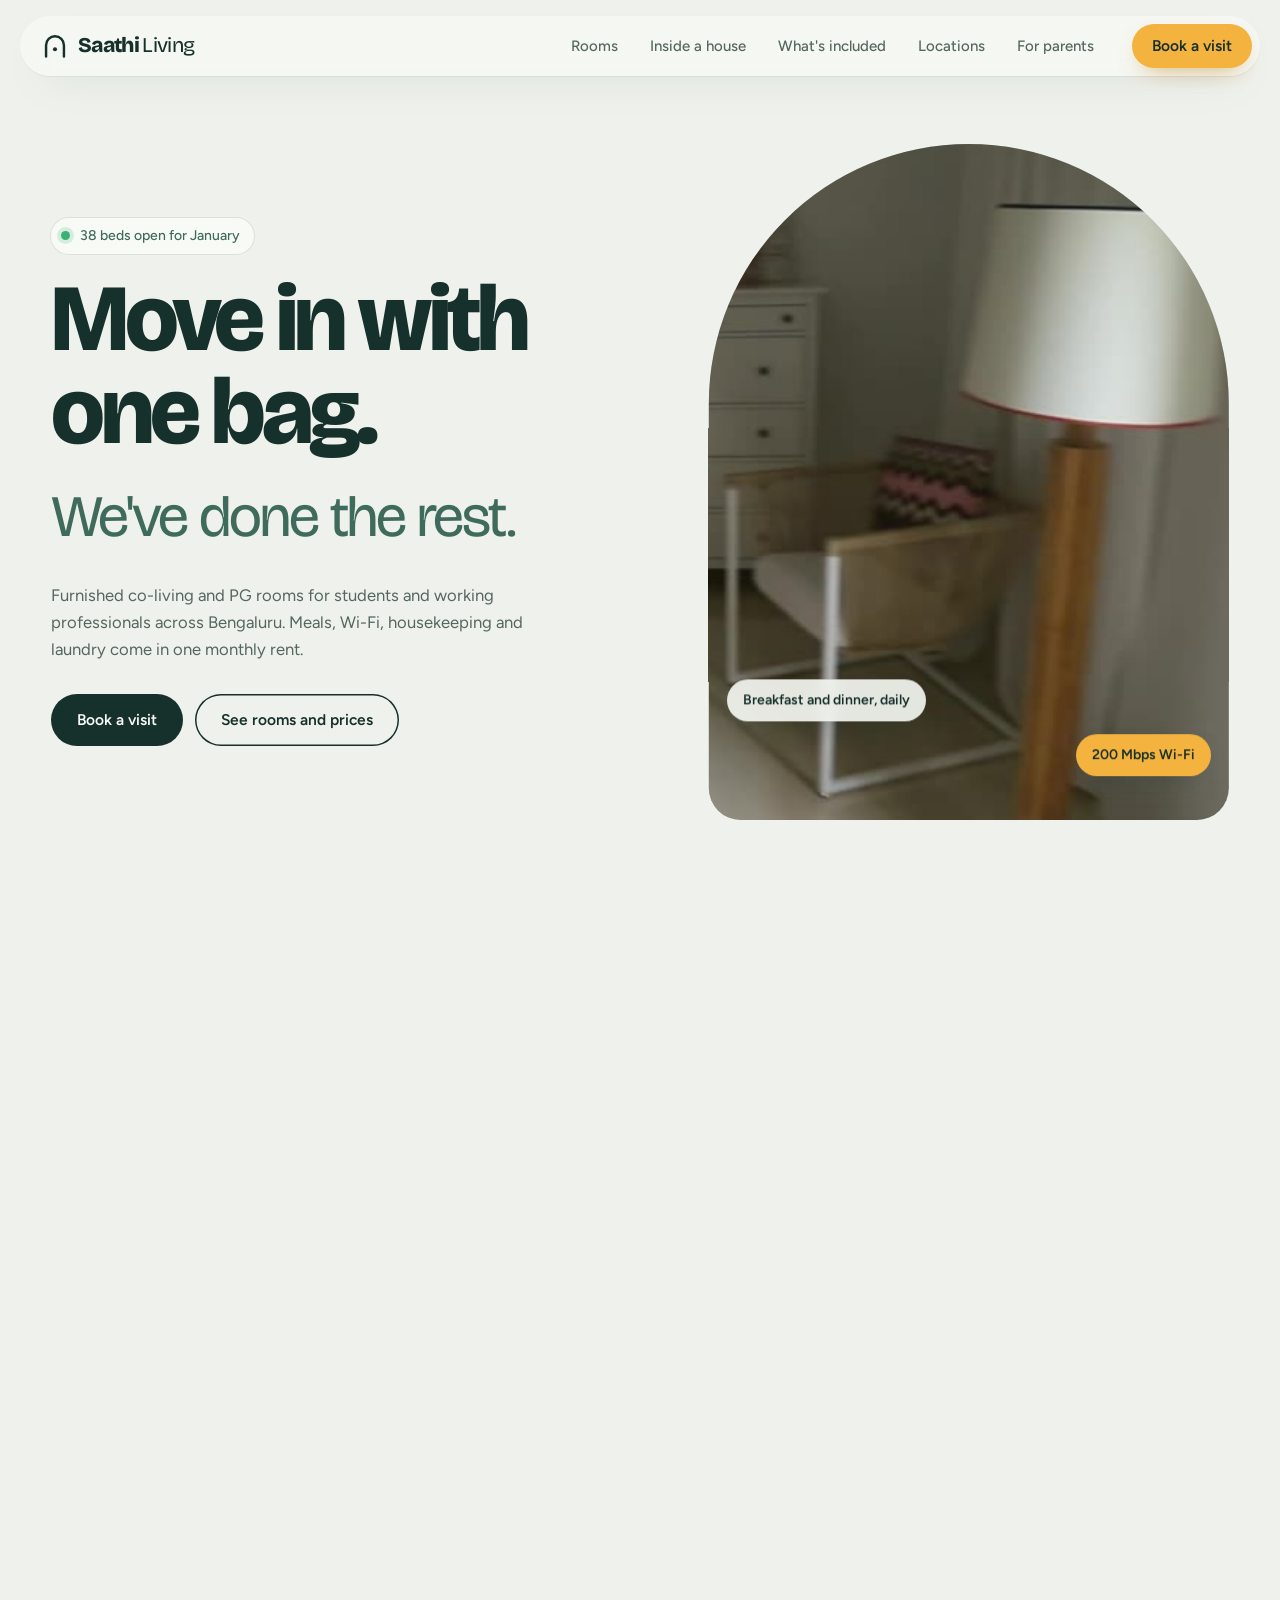
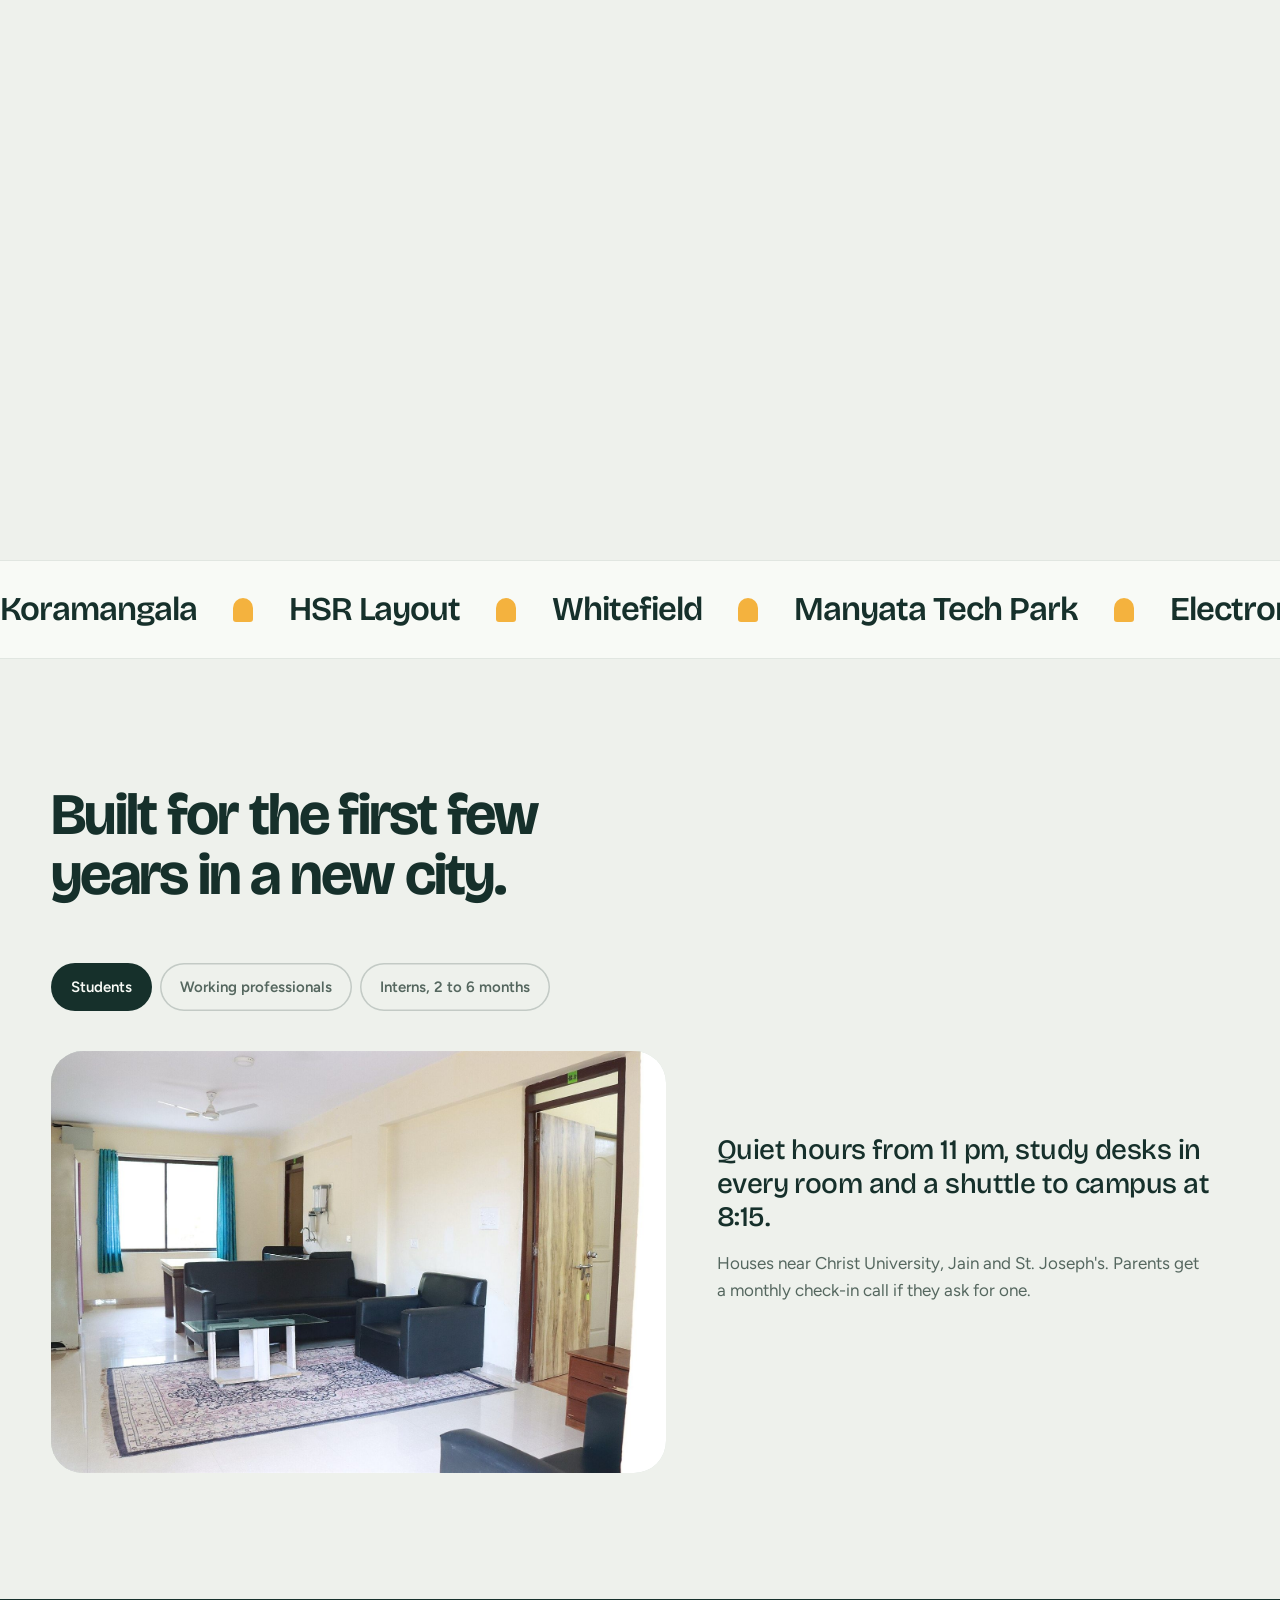
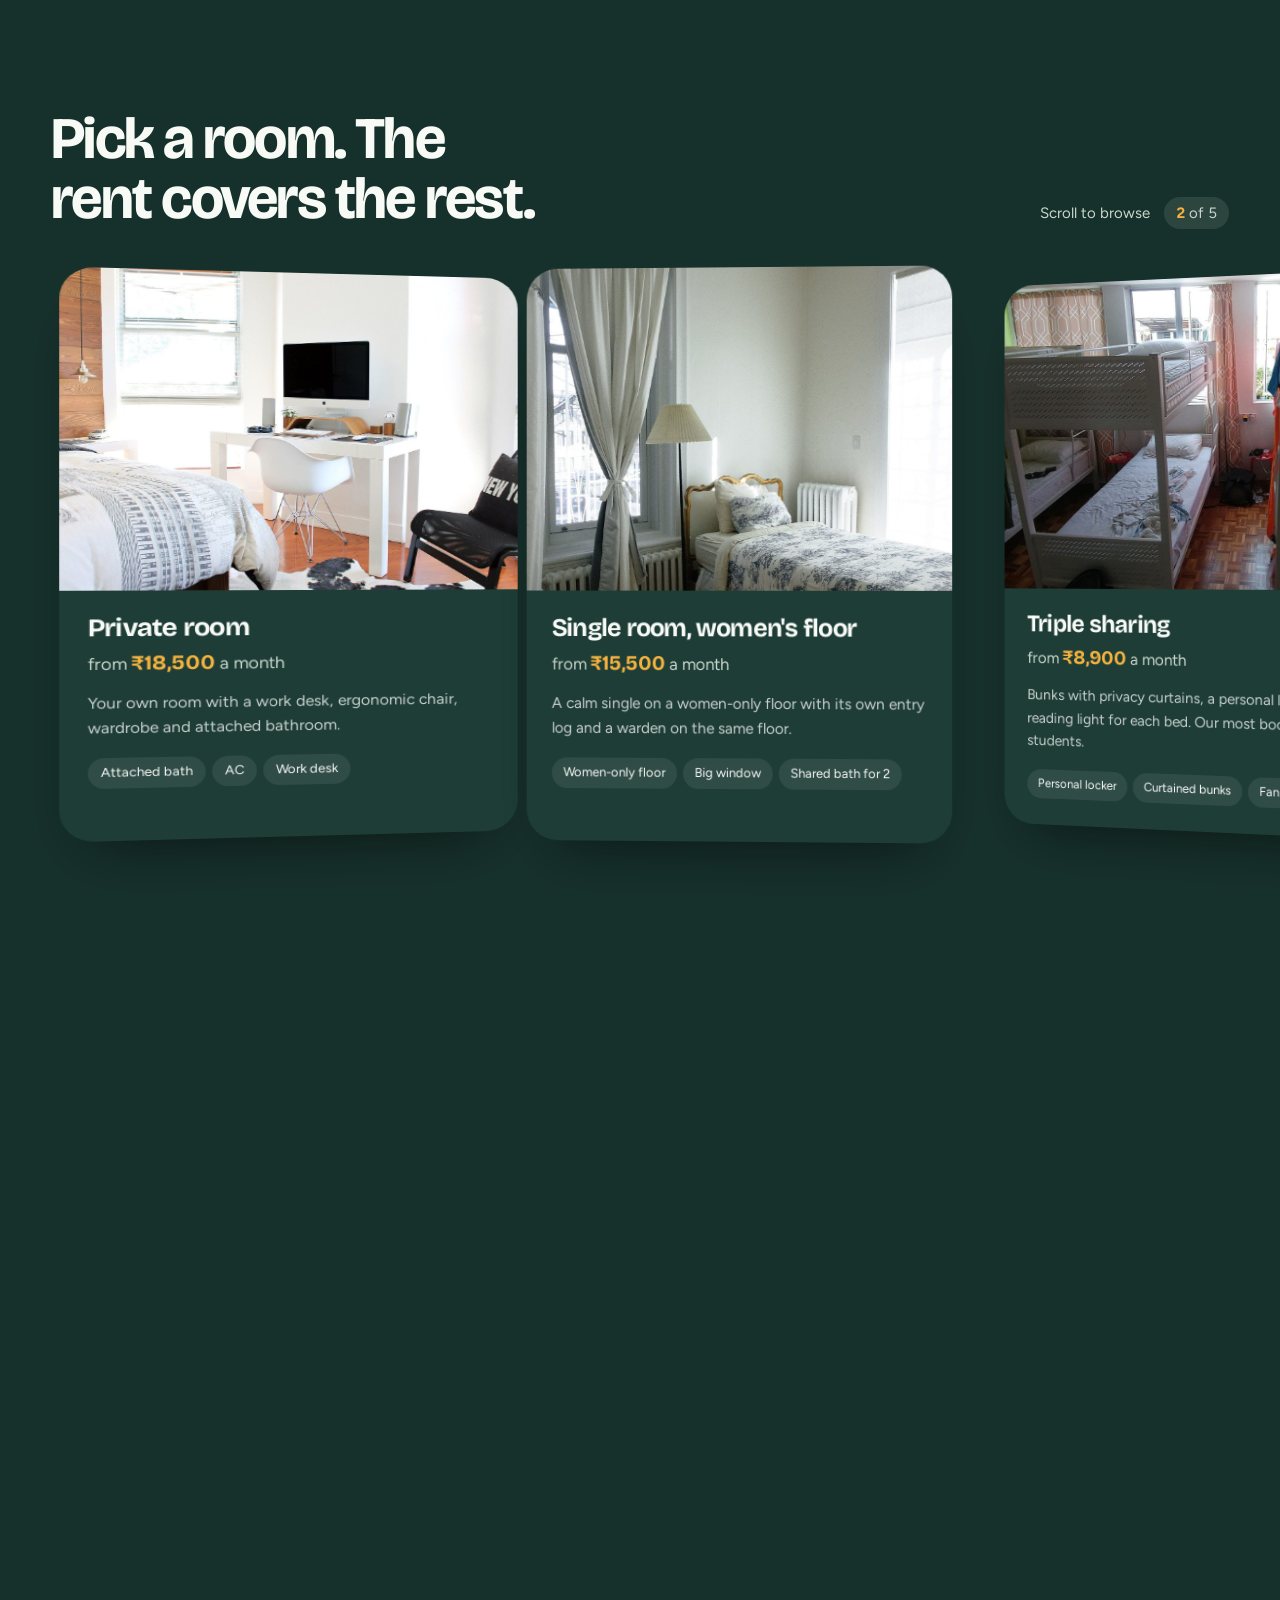
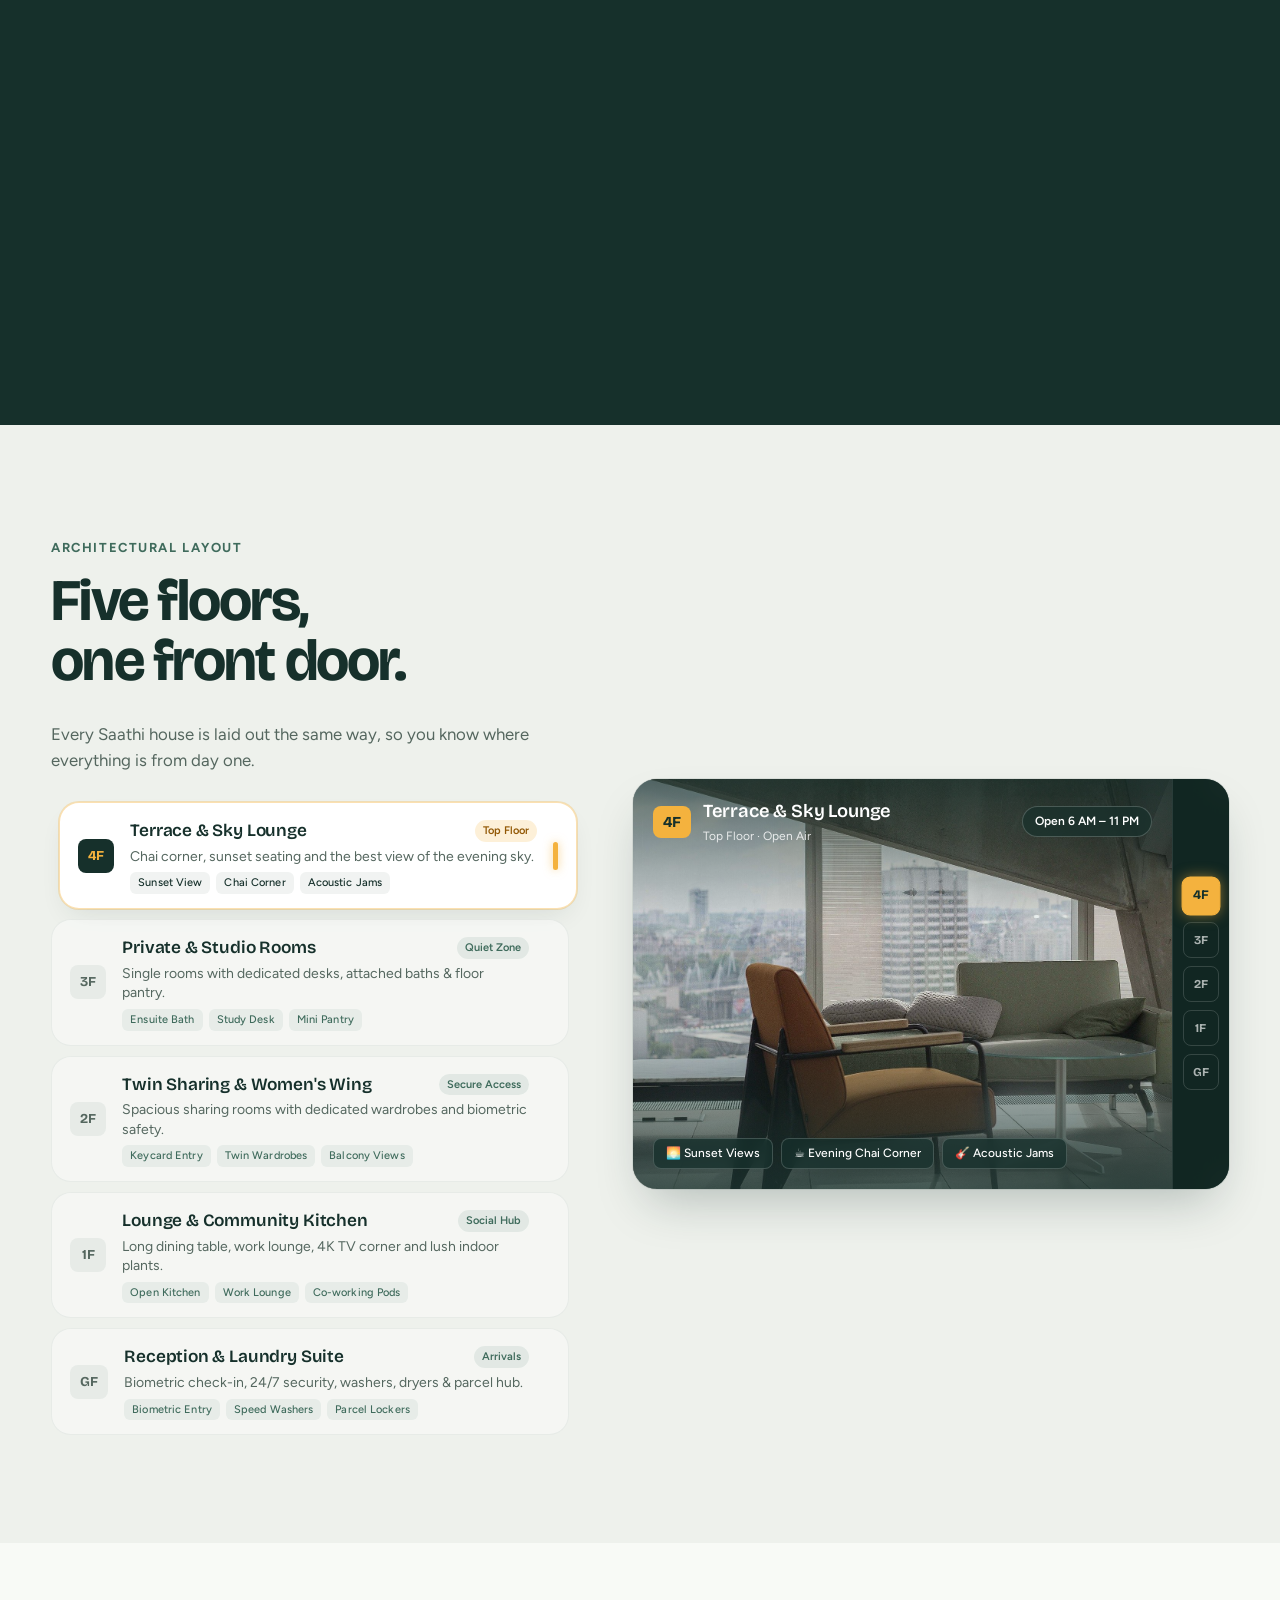
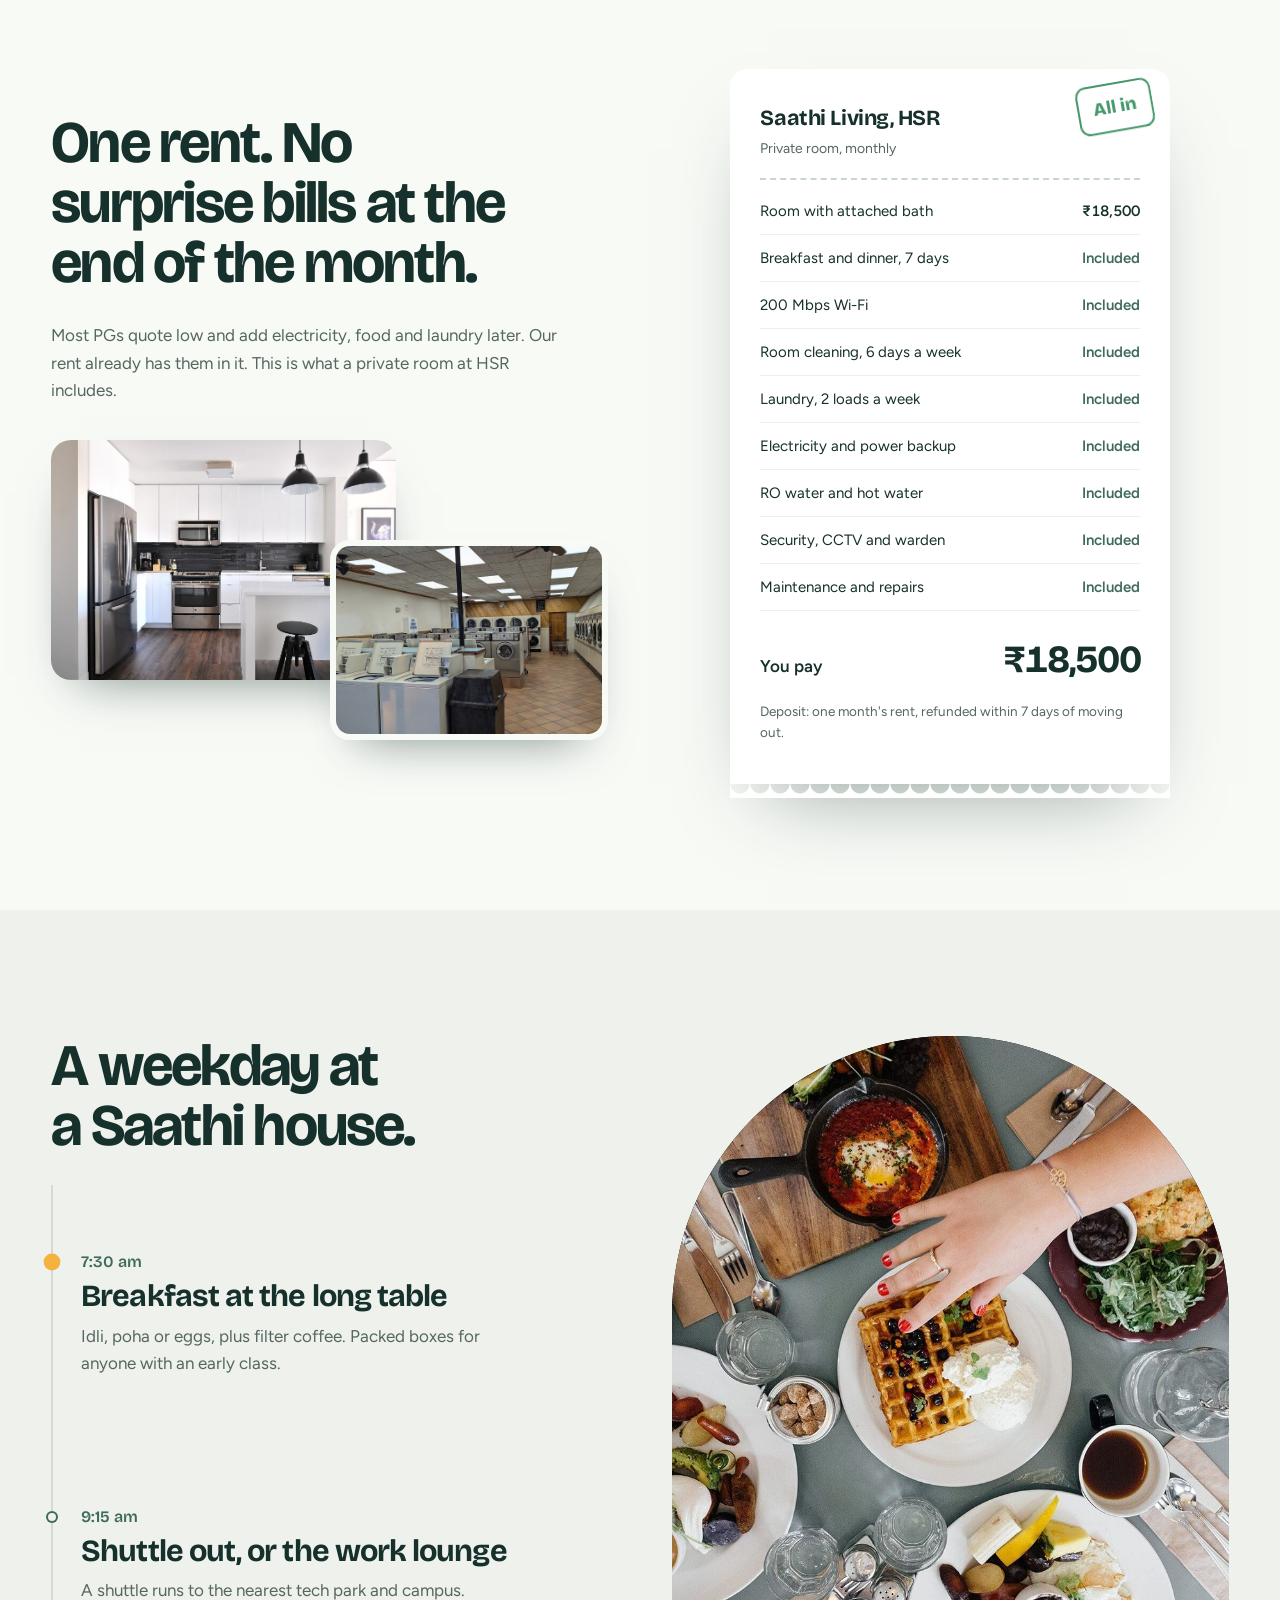
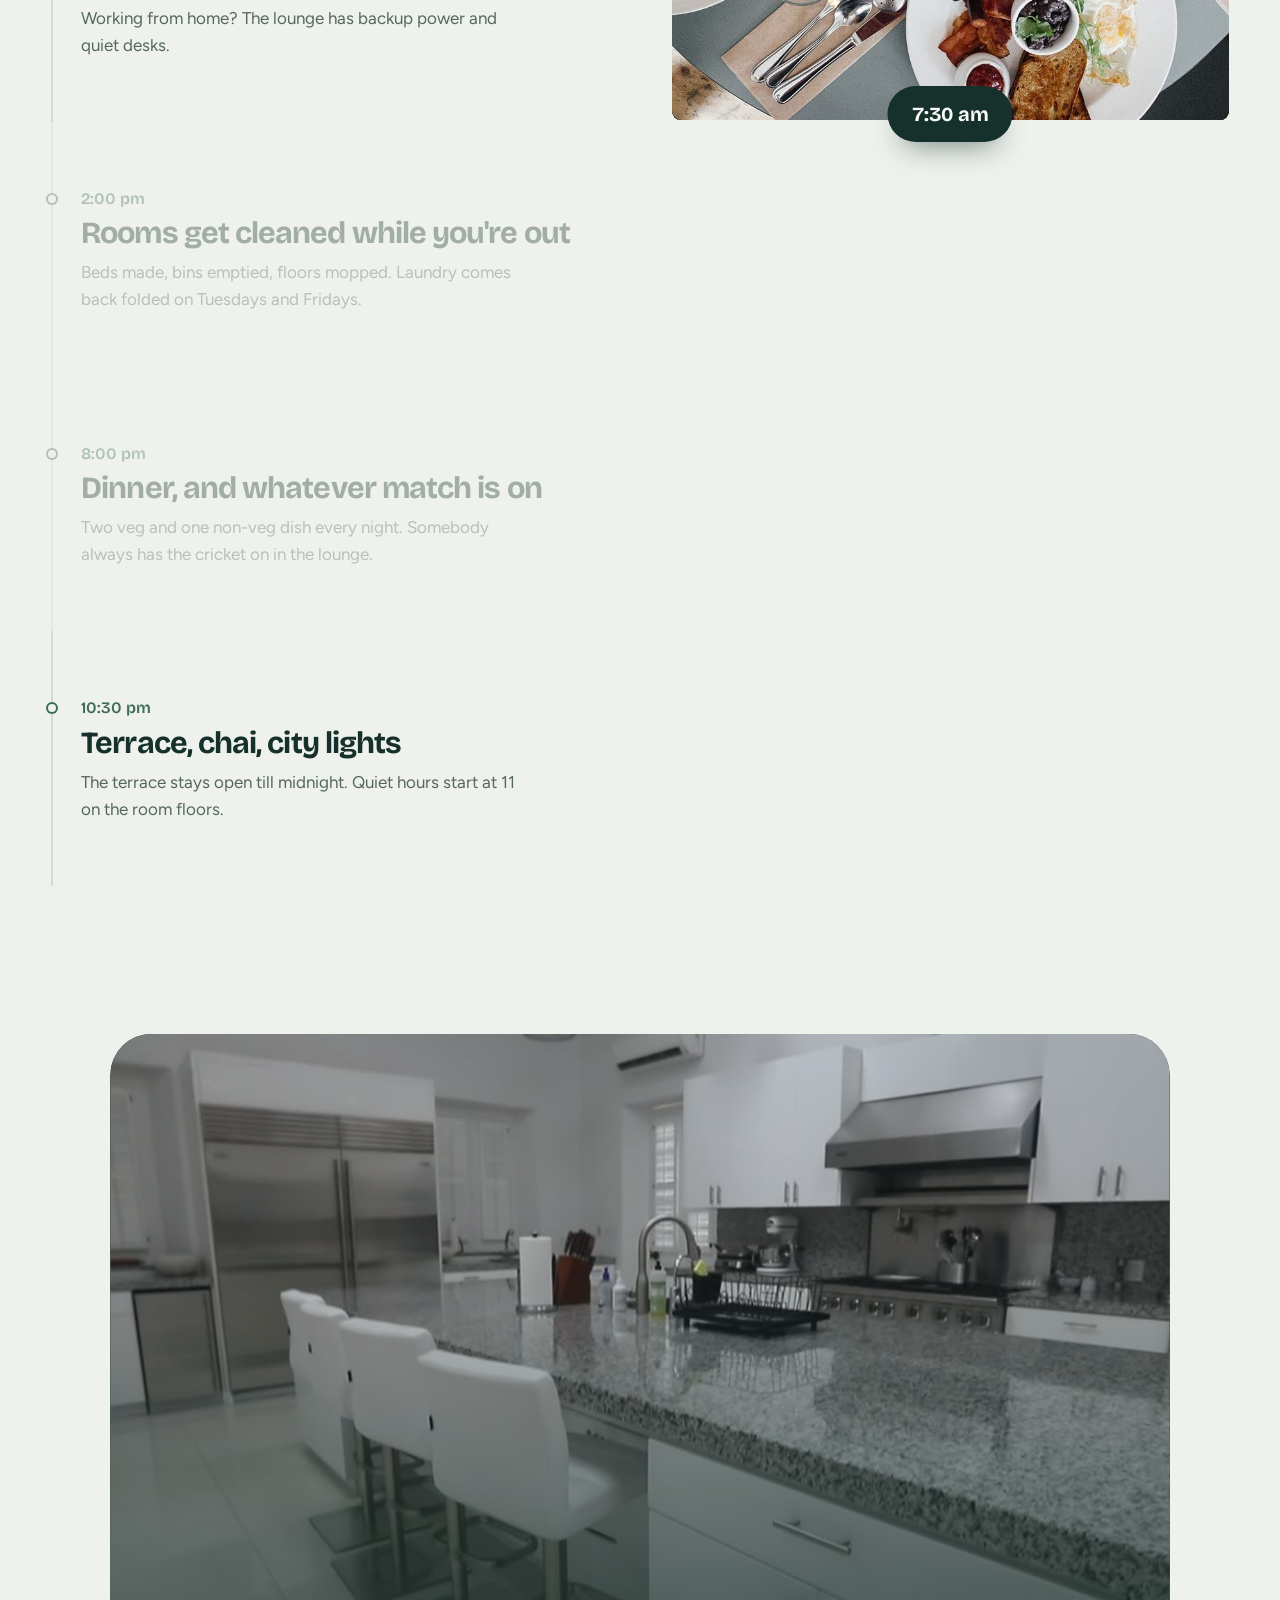
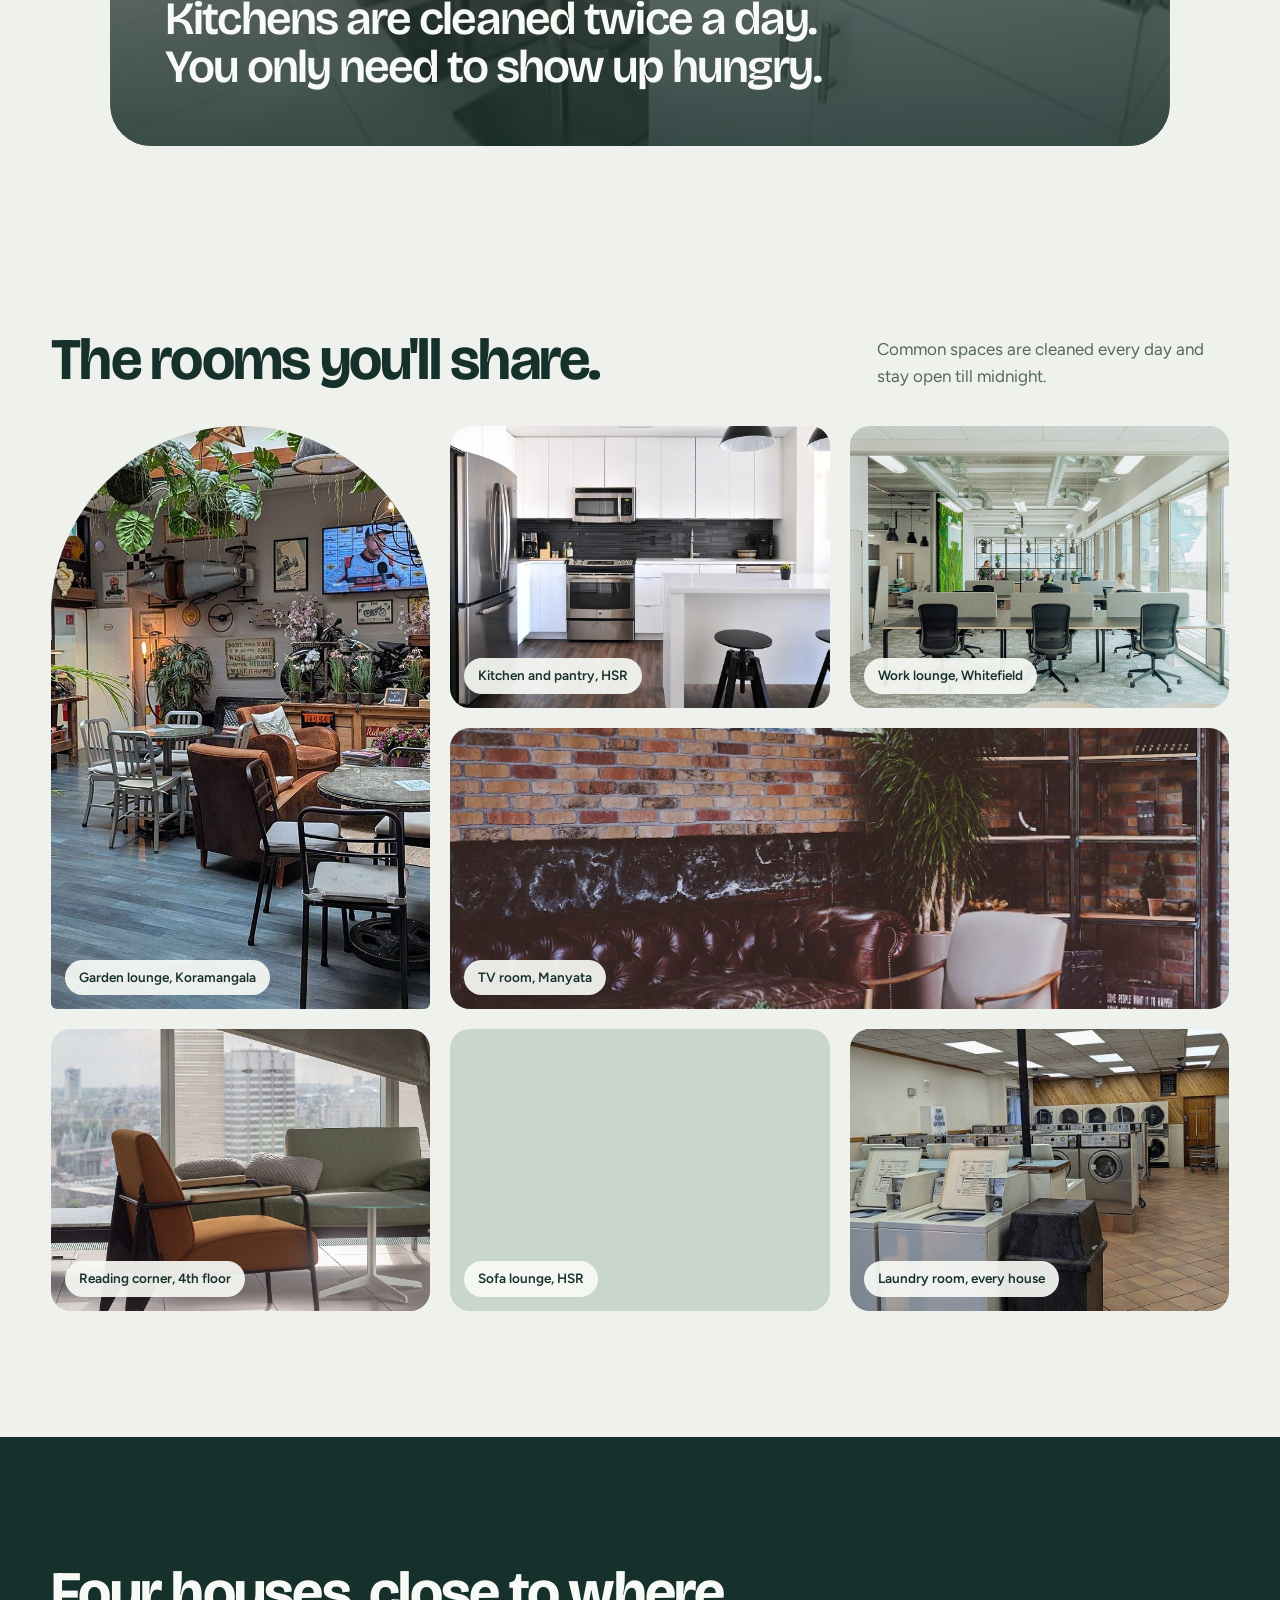
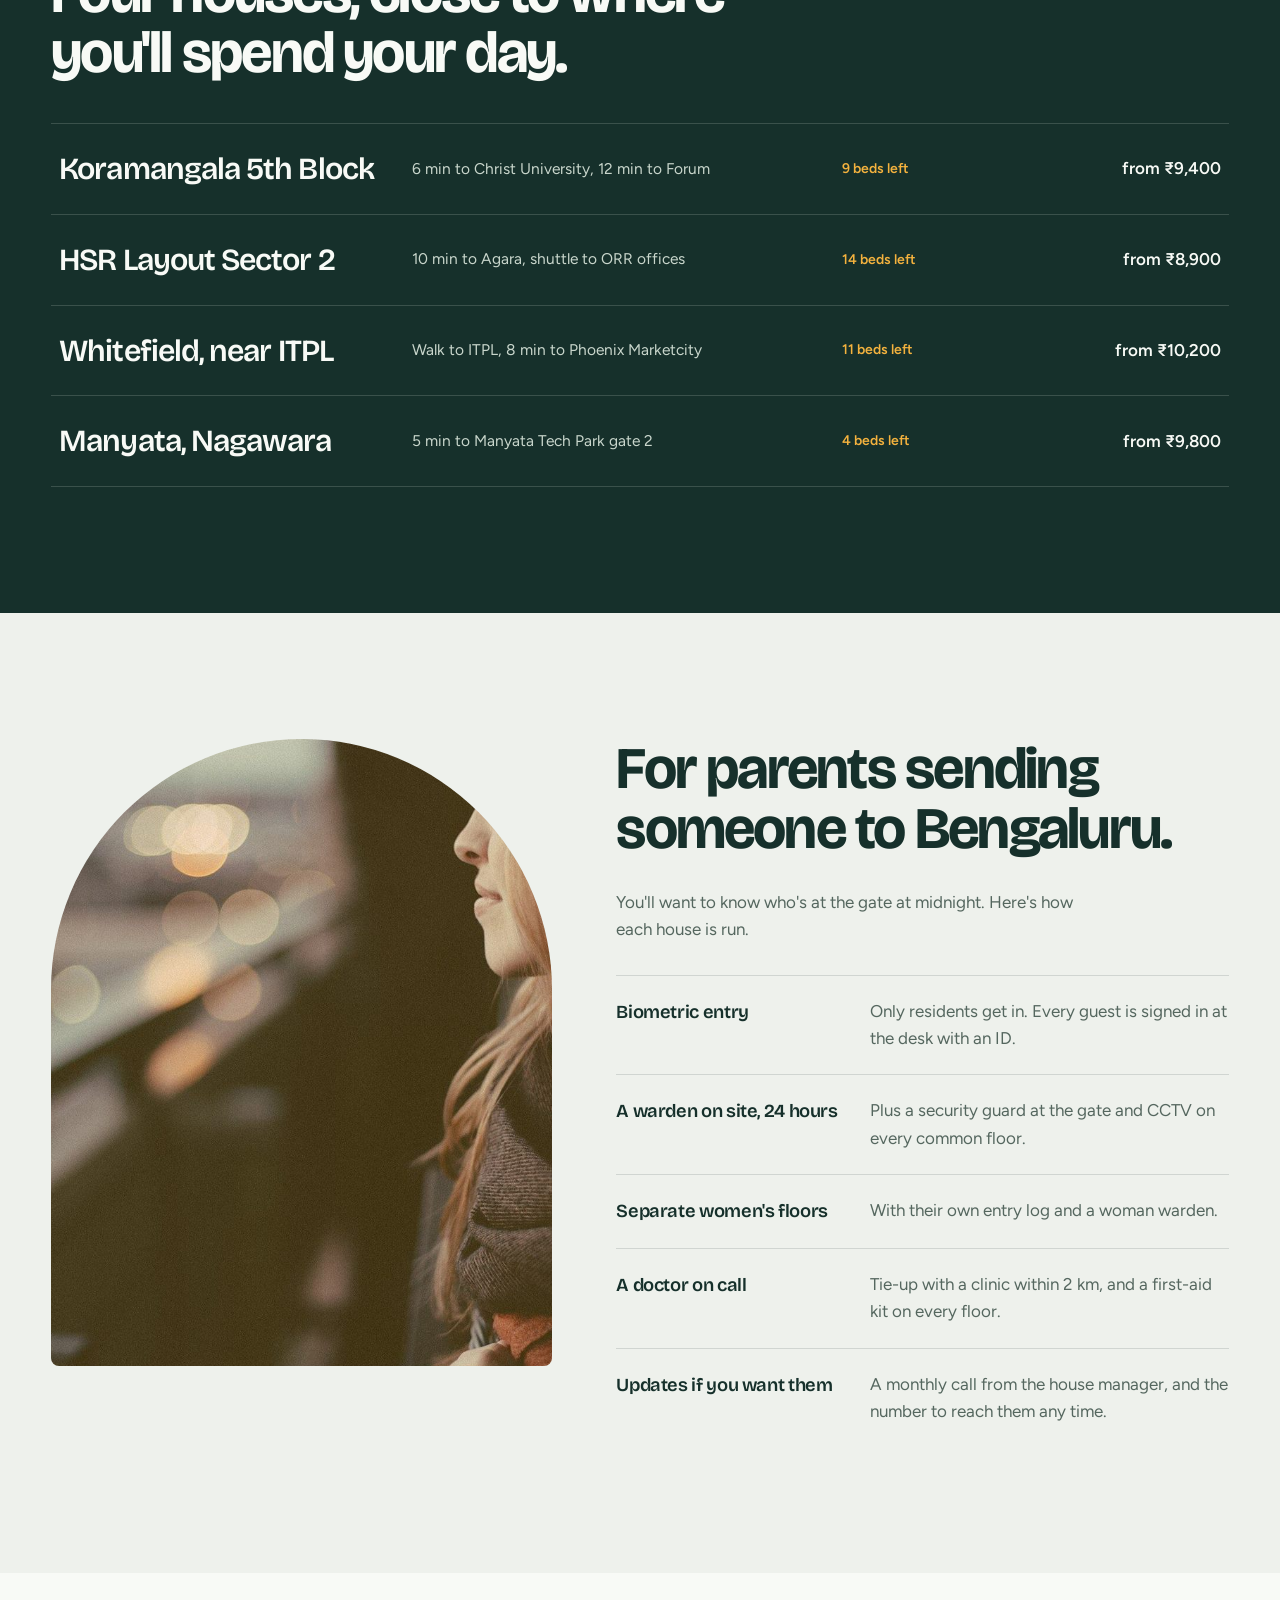
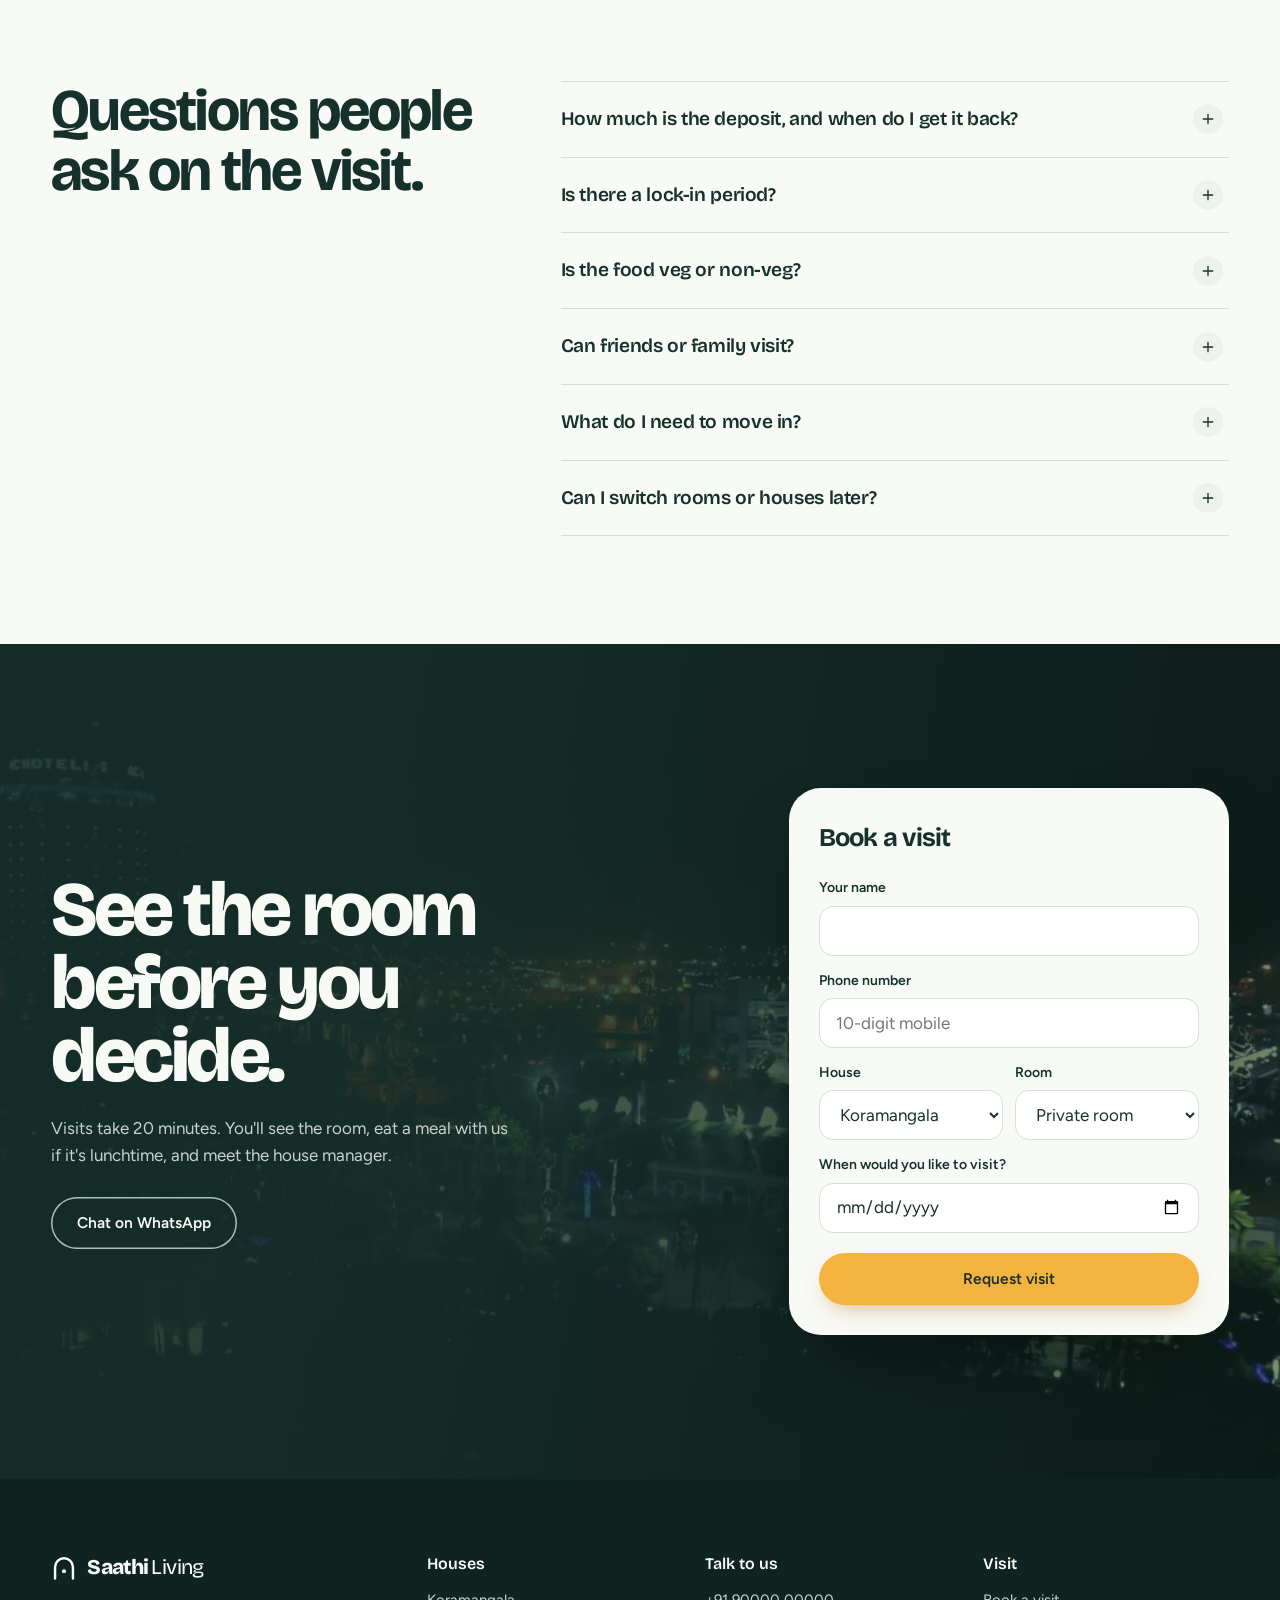
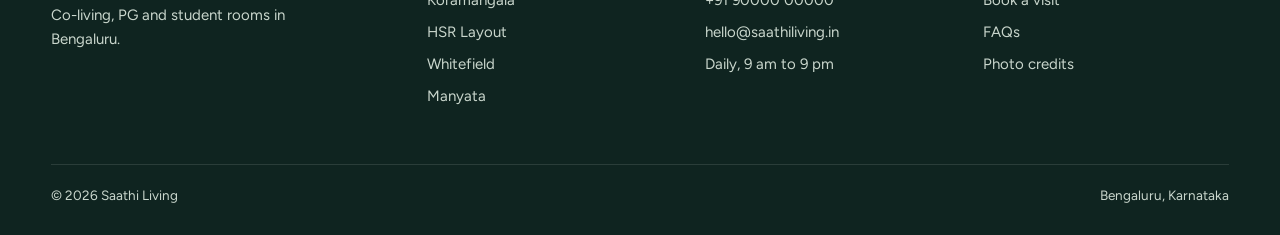
==== commit b0536154: "Optimize architectural floor explorer: replace glitchy 3D stack with crisp high-res showcase and lev" ====
--- a/index.html
+++ b/index.html
@@ -272,62 +272,123 @@
           </ol>
         </div>
         <div class="house__stage">
-          <div class="house__backdrop" aria-hidden="true"></div>
-          <div class="iso" id="iso">
-            <div class="slab" data-floor="0" role="button" tabindex="0" aria-label="Ground Floor: Reception and Laundry">
-              <div class="slab__card">
-                <div class="slab__photo" style="background-image: url(/assets/img/laundry.jpg)"></div>
-                <div class="slab__overlay"></div>
-                <div class="slab__tag">
-                  <span class="slab__badge">GF</span>
-                  <span class="slab__title">Reception & Laundry</span>
-                </div>
-              </div>
-            </div>
-            <div class="slab" data-floor="1" role="button" tabindex="0" aria-label="Floor 1: Lounge and Kitchen">
-              <div class="slab__card">
-                <div class="slab__photo" style="background-image: url(/assets/img/garden-lounge.jpg)"></div>
-                <div class="slab__overlay"></div>
-                <div class="slab__tag">
-                  <span class="slab__badge">1F</span>
-                  <span class="slab__title">Lounge & Kitchen</span>
-                </div>
-              </div>
-            </div>
-            <div class="slab" data-floor="2" role="button" tabindex="0" aria-label="Floor 2: Twin Sharing">
-              <div class="slab__card">
-                <div class="slab__photo" style="background-image: url(/assets/img/room-twin.jpg)"></div>
-                <div class="slab__overlay"></div>
-                <div class="slab__tag">
-                  <span class="slab__badge">2F</span>
-                  <span class="slab__title">Twin Sharing</span>
-                </div>
-              </div>
-            </div>
-            <div class="slab" data-floor="3" role="button" tabindex="0" aria-label="Floor 3: Private Rooms">
-              <div class="slab__card">
-                <div class="slab__photo" style="background-image: url(/assets/img/room-private.jpg)"></div>
-                <div class="slab__overlay"></div>
-                <div class="slab__tag">
-                  <span class="slab__badge">3F</span>
-                  <span class="slab__title">Private Living</span>
-                </div>
-              </div>
-            </div>
-            <div class="slab is-on" data-floor="4" role="button" tabindex="0" aria-label="Floor 4: Terrace">
-              <div class="slab__card">
-                <div class="slab__photo" style="background-image: url(/assets/img/cityview.jpg)"></div>
-                <div class="slab__overlay"></div>
-                <div class="slab__tag">
-                  <span class="slab__badge">4F</span>
-                  <span class="slab__title">Terrace & Sky</span>
-                </div>
-              </div>
-            </div>
-          </div>
-          <div class="house__hint">
-            <span class="house__hint-dot"></span>
-            <span>Hover or click any floor to inspect</span>
+          <div class="house__showcase" id="houseShowcase">
+            <!-- Floor Slides -->
+            <div class="house__slides">
+              <!-- Floor 4 -->
+              <div class="house__slide is-active" data-floor="4">
+                <img src="/assets/img/cityview.jpg" alt="Terrace & Sky Lounge with city view" class="house__img" loading="lazy" />
+                <div class="house__scrim"></div>
+                <div class="house__overlay-top">
+                  <span class="house__badge">4F</span>
+                  <div class="house__overlay-titles">
+                    <h3>Terrace & Sky Lounge</h3>
+                    <span>Top Floor · Open Air</span>
+                  </div>
+                  <span class="house__status-pill">Open 6 AM – 11 PM</span>
+                </div>
+                <div class="house__overlay-bottom">
+                  <div class="house__amenity-chips">
+                    <span>🌅 Sunset Views</span>
+                    <span>☕ Evening Chai Corner</span>
+                    <span>🎸 Acoustic Jams</span>
+                  </div>
+                </div>
+              </div>
+
+              <!-- Floor 3 -->
+              <div class="house__slide" data-floor="3">
+                <img src="/assets/img/room-private.jpg" alt="Private and Studio Room" class="house__img" loading="lazy" />
+                <div class="house__scrim"></div>
+                <div class="house__overlay-top">
+                  <span class="house__badge">3F</span>
+                  <div class="house__overlay-titles">
+                    <h3>Private & Studio Rooms</h3>
+                    <span>Third Floor · Executive Living</span>
+                  </div>
+                  <span class="house__status-pill">Quiet Zone</span>
+                </div>
+                <div class="house__overlay-bottom">
+                  <div class="house__amenity-chips">
+                    <span>🚿 Ensuite Bathroom</span>
+                    <span>💻 Dedicated Study Desk</span>
+                    <span>🫖 Floor Mini Pantry</span>
+                  </div>
+                </div>
+              </div>
+
+              <!-- Floor 2 -->
+              <div class="house__slide" data-floor="2">
+                <img src="/assets/img/room-twin.jpg" alt="Twin Sharing and Women's Floor" class="house__img" loading="lazy" />
+                <div class="house__scrim"></div>
+                <div class="house__overlay-top">
+                  <span class="house__badge">2F</span>
+                  <div class="house__overlay-titles">
+                    <h3>Twin Sharing & Women's Wing</h3>
+                    <span>Second Floor · Community Living</span>
+                  </div>
+                  <span class="house__status-pill">Biometric Access</span>
+                </div>
+                <div class="house__overlay-bottom">
+                  <div class="house__amenity-chips">
+                    <span>🔒 Dual Biometric Safety</span>
+                    <span>👗 Twin Lockable Wardrobes</span>
+                    <span>🪴 Balcony Access</span>
+                  </div>
+                </div>
+              </div>
+
+              <!-- Floor 1 -->
+              <div class="house__slide" data-floor="1">
+                <img src="/assets/img/garden-lounge.jpg" alt="Lounge and Community Kitchen" class="house__img" loading="lazy" />
+                <div class="house__scrim"></div>
+                <div class="house__overlay-top">
+                  <span class="house__badge">1F</span>
+                  <div class="house__overlay-titles">
+                    <h3>Lounge & Community Kitchen</h3>
+                    <span>First Floor · Social Hub</span>
+                  </div>
+                  <span class="house__status-pill">24/7 Common Area</span>
+                </div>
+                <div class="house__overlay-bottom">
+                  <div class="house__amenity-chips">
+                    <span>🍳 Modular Kitchen</span>
+                    <span>📺 85" 4K Screening Lounge</span>
+                    <span>🌿 Co-working & Dining</span>
+                  </div>
+                </div>
+              </div>
+
+              <!-- Floor 0 -->
+              <div class="house__slide" data-floor="0">
+                <img src="/assets/img/laundry.jpg" alt="Reception and Laundry Room" class="house__img" loading="lazy" />
+                <div class="house__scrim"></div>
+                <div class="house__overlay-top">
+                  <span class="house__badge">GF</span>
+                  <div class="house__overlay-titles">
+                    <h3>Reception & Laundry Suite</h3>
+                    <span>Ground Floor · Arrivals & Utilities</span>
+                  </div>
+                  <span class="house__status-pill">24/7 Security</span>
+                </div>
+                <div class="house__overlay-bottom">
+                  <div class="house__amenity-chips">
+                    <span>🛡️ Front Desk Security</span>
+                    <span>🧺 High-Speed Washers</span>
+                    <span>📦 Delivery Parcel Hub</span>
+                  </div>
+                </div>
+              </div>
+            </div>
+
+            <!-- Floor Level Indicator Strip -->
+            <div class="house__levels" role="tablist" aria-label="Floor quick switcher">
+              <button class="house__level is-active" data-floor="4" role="tab" aria-label="Floor 4">4F</button>
+              <button class="house__level" data-floor="3" role="tab" aria-label="Floor 3">3F</button>
+              <button class="house__level" data-floor="2" role="tab" aria-label="Floor 2">2F</button>
+              <button class="house__level" data-floor="1" role="tab" aria-label="Floor 1">1F</button>
+              <button class="house__level" data-floor="0" role="tab" aria-label="Ground Floor">GF</button>
+            </div>
           </div>
         </div>
       </div>
--- a/css/styles.css
+++ b/css/styles.css
@@ -402,175 +402,182 @@
   box-shadow: 0 0 10px rgba(244, 178, 62, 0.6);
 }
 
-/* Stage & Iso Stack */
+/* ---------- House: Architectural Floor Showcase ---------- */
 .house__stage {
   position: relative;
-  height: clamp(520px, 72vh, 660px);
   display: flex;
   align-items: center;
   justify-content: center;
-  perspective: 1600px;
-  perspective-origin: 50% 45%;
-}
-.house__backdrop {
-  position: absolute;
-  width: 90%;
-  height: 80%;
-  border-radius: 50%;
-  background: radial-gradient(circle at center, rgba(63, 107, 92, 0.12) 0%, transparent 70%);
-  pointer-events: none;
-  filter: blur(40px);
-}
-.iso {
+  width: 100%;
+}
+.house__showcase {
   position: relative;
-  width: min(34vw, 360px);
-  aspect-ratio: 4 / 3;
-  transform-style: preserve-3d;
-  transform: rotateX(50deg) rotateZ(-26deg);
-}
-
-/* Slabs */
-.slab {
+  width: 100%;
+  aspect-ratio: 16 / 11;
+  max-height: 540px;
+  border-radius: 24px;
+  overflow: hidden;
+  background: var(--forest);
+  box-shadow: 0 24px 50px -15px rgba(22, 48, 43, 0.28), 0 0 0 1px rgba(22, 48, 43, 0.08);
+  display: flex;
+  transition: transform 0.4s var(--ease), box-shadow 0.4s var(--ease);
+}
+.house__showcase:hover {
+  box-shadow: 0 30px 60px -18px rgba(22, 48, 43, 0.35), 0 0 0 1px rgba(244, 178, 62, 0.3);
+}
+.house__slides {
+  position: relative;
+  flex: 1;
+  height: 100%;
+  overflow: hidden;
+}
+.house__slide {
   position: absolute;
   inset: 0;
-  transform-style: preserve-3d;
-  cursor: pointer;
-  border-radius: 20px;
-  user-select: none;
-  transition: filter 0.4s ease, opacity 0.4s ease;
-  will-change: transform;
-}
-.slab__card {
+  opacity: 0;
+  visibility: hidden;
+  transform: scale(1.03);
+  transition: opacity 0.4s ease, transform 0.45s var(--ease), visibility 0.4s;
+  pointer-events: none;
+}
+.house__slide.is-active {
+  opacity: 1;
+  visibility: visible;
+  transform: scale(1);
+  pointer-events: auto;
+  z-index: 2;
+}
+.house__img {
+  width: 100%;
+  height: 100%;
+  object-fit: cover;
+  display: block;
+}
+.house__scrim {
   position: absolute;
   inset: 0;
-  border-radius: 20px;
-  background: var(--forest);
-  border: 1.5px solid rgba(255, 255, 255, 0.4);
-  /* Seamless architectural 3D depth with zero jagged spikes */
-  box-shadow:
-    0 1px 0 #284c43,
-    1px 2px 0 #23433b,
-    2px 3px 0 #1e3a33,
-    3px 4px 0 #19312b,
-    4px 5px 0 #152924,
-    5px 7px 0 #10201c,
-    6px 9px 0 #0b1714,
-    -14px 22px 32px rgba(10, 24, 21, 0.35),
-    -4px 6px 12px rgba(10, 24, 21, 0.2);
-  overflow: hidden;
-  transition: box-shadow 0.4s var(--ease), border-color 0.4s var(--ease);
-}
-.slab__photo {
+  background: linear-gradient(
+    180deg,
+    rgba(22, 48, 43, 0.7) 0%,
+    rgba(22, 48, 43, 0.05) 35%,
+    rgba(22, 48, 43, 0.15) 60%,
+    rgba(22, 48, 43, 0.8) 100%
+  );
+  pointer-events: none;
+}
+.house__overlay-top {
   position: absolute;
-  inset: 0;
-  background-size: cover;
-  background-position: center;
-  transition: transform 0.5s var(--ease), filter 0.4s ease;
-  filter: saturate(0.85) brightness(0.92);
-}
-.slab__overlay {
-  position: absolute;
-  inset: 0;
-  background: linear-gradient(135deg, rgba(255, 255, 255, 0.22) 0%, rgba(22, 48, 43, 0.15) 50%, rgba(22, 48, 43, 0.38) 100%);
-  pointer-events: none;
-}
-.slab__tag {
-  position: absolute;
-  top: 14px;
-  left: 14px;
-  display: inline-flex;
+  top: 18px;
+  left: 20px;
+  right: 20px;
+  display: flex;
   align-items: center;
-  gap: 8px;
-  padding: 5px 12px;
-  border-radius: 999px;
-  background: rgba(22, 48, 43, 0.88);
-  backdrop-filter: blur(8px);
-  -webkit-backdrop-filter: blur(8px);
-  border: 1px solid rgba(255, 255, 255, 0.25);
-  color: #FFFFFF;
-  box-shadow: 0 4px 12px rgba(0, 0, 0, 0.25);
-  transition: all 0.3s var(--ease);
-  pointer-events: none;
-}
-.slab__badge {
+  gap: 12px;
+  z-index: 3;
+}
+.house__badge {
   font-family: var(--display);
-  font-size: 11px;
+  font-size: 0.95rem;
   font-weight: 700;
   background: var(--marigold);
   color: var(--forest);
-  padding: 2px 7px;
-  border-radius: 6px;
-  line-height: 1.2;
-}
-.slab__title {
-  font-size: 13px;
+  padding: 4px 10px;
+  border-radius: 8px;
+  letter-spacing: -0.01em;
+}
+.house__overlay-titles {
+  display: flex;
+  flex-direction: column;
+}
+.house__overlay-titles h3 {
+  margin: 0;
+  font-family: var(--display);
+  font-size: 1.15rem;
   font-weight: 600;
+  color: #FFFFFF;
   letter-spacing: -0.01em;
 }
-
-/* Inactive vs Active states */
-.slab:not(.is-on) {
-  opacity: 0.72;
-}
-.slab:not(.is-on):hover {
-  opacity: 0.95;
-}
-.slab:hover .slab__photo,
-.slab.is-on .slab__photo {
-  filter: saturate(1.1) brightness(1.02);
-  transform: scale(1.05);
-}
-.slab.is-on {
-  opacity: 1;
-  z-index: 20 !important;
-}
-.slab.is-on .slab__card {
-  border-color: rgba(255, 255, 255, 0.95);
-  box-shadow:
-    0 0 0 3px var(--marigold),
-    0 1px 0 #284c43,
-    1px 2px 0 #23433b,
-    2px 3px 0 #1e3a33,
-    3px 4px 0 #19312b,
-    4px 5px 0 #152924,
-    5px 7px 0 #10201c,
-    6px 9px 0 #0b1714,
-    -18px 28px 40px rgba(10, 24, 21, 0.45),
-    0 0 25px rgba(244, 178, 62, 0.3);
-}
-.slab.is-on .slab__tag {
-  background: var(--forest);
-  border-color: var(--marigold);
-  box-shadow: 0 4px 14px rgba(244, 178, 62, 0.35);
-}
-
-/* Hint */
-.house__hint {
+.house__overlay-titles span {
+  font-size: 12px;
+  color: rgba(255, 255, 255, 0.82);
+}
+.house__status-pill {
+  margin-left: auto;
+  font-size: 12px;
+  font-weight: 600;
+  color: #FFFFFF;
+  background: rgba(22, 48, 43, 0.65);
+  backdrop-filter: blur(8px);
+  -webkit-backdrop-filter: blur(8px);
+  padding: 5px 12px;
+  border-radius: 999px;
+  border: 1px solid rgba(255, 255, 255, 0.2);
+}
+.house__overlay-bottom {
   position: absolute;
-  bottom: 12px;
-  display: inline-flex;
+  bottom: 20px;
+  left: 20px;
+  right: 20px;
+  z-index: 3;
+}
+.house__amenity-chips {
+  display: flex;
+  flex-wrap: wrap;
+  gap: 8px;
+}
+.house__amenity-chips span {
+  font-size: 12px;
+  font-weight: 500;
+  color: #FFFFFF;
+  background: rgba(22, 48, 43, 0.72);
+  backdrop-filter: blur(6px);
+  -webkit-backdrop-filter: blur(6px);
+  padding: 5px 12px;
+  border-radius: 8px;
+  border: 1px solid rgba(255, 255, 255, 0.18);
+}
+
+/* Vertical Level Strip on the Right */
+.house__levels {
+  display: flex;
+  flex-direction: column;
+  justify-content: center;
   align-items: center;
   gap: 8px;
-  font-size: 13px;
-  color: var(--muted);
-  background: rgba(255, 255, 255, 0.75);
-  backdrop-filter: blur(6px);
-  -webkit-backdrop-filter: blur(6px);
-  padding: 6px 14px;
-  border-radius: 999px;
-  box-shadow: 0 2px 8px rgba(22, 48, 43, 0.06);
-  pointer-events: none;
-}
-.house__hint-dot {
-  width: 8px;
-  height: 8px;
-  border-radius: 50%;
-  background: var(--moss);
-  animation: housePulse 2s infinite ease-in-out;
-}
-@keyframes housePulse {
-  0%, 100% { opacity: 0.4; transform: scale(0.9); }
-  50% { opacity: 1; transform: scale(1.2); }
+  padding: 12px 10px;
+  background: rgba(18, 38, 34, 0.92);
+  backdrop-filter: blur(10px);
+  -webkit-backdrop-filter: blur(10px);
+  border-left: 1px solid rgba(255, 255, 255, 0.1);
+  z-index: 4;
+}
+.house__level {
+  background: transparent;
+  border: 1px solid rgba(255, 255, 255, 0.15);
+  color: rgba(255, 255, 255, 0.65);
+  font-family: var(--display);
+  font-size: 12px;
+  font-weight: 700;
+  width: 36px;
+  height: 36px;
+  border-radius: 8px;
+  cursor: pointer;
+  transition: all 0.2s var(--ease);
+  display: flex;
+  align-items: center;
+  justify-content: center;
+}
+.house__level:hover {
+  background: rgba(255, 255, 255, 0.15);
+  color: #FFFFFF;
+  border-color: rgba(255, 255, 255, 0.4);
+}
+.house__level.is-active {
+  background: var(--marigold);
+  color: var(--forest);
+  border-color: var(--marigold);
+  box-shadow: 0 0 12px rgba(244, 178, 62, 0.5);
+  transform: scale(1.08);
 }
 
 /* ---------- Rent receipt ---------- */
@@ -748,10 +755,13 @@
   .rooms__track { width: auto; overflow-x: auto; scroll-snap-type: x mandatory; padding-bottom: 12px; scrollbar-width: none; }
   .rooms__track::-webkit-scrollbar { display: none; }
   .room { width: 82vw; scroll-snap-align: center; }
-  .house { padding: 60px 0; }
-  .house__pin { grid-template-columns: 1fr; min-height: 0; gap: 28px; }
-  .house__stage { order: -1; height: 380px; padding: 0; }
-  .iso { width: min(70vw, 300px); transform: rotateX(46deg) rotateZ(-22deg) scale(0.92); }
+  .house { padding: 50px 0; }
+  .house__pin { grid-template-columns: 1fr; min-height: 0; gap: 24px; }
+  .house__stage { order: -1; }
+  .house__showcase { aspect-ratio: 16 / 10; max-height: 380px; }
+  .house__status-pill { display: none; }
+  .house__overlay-titles h3 { font-size: 1rem; }
+  .house__amenity-chips span { font-size: 11px; padding: 4px 8px; }
   .floor-item { padding: 12px 14px; gap: 12px; }
   .floor-item__tags { display: none; }
   .rent__grid, .day__grid, .parents__grid, .faq__grid, .visit__grid { grid-template-columns: 1fr; }
